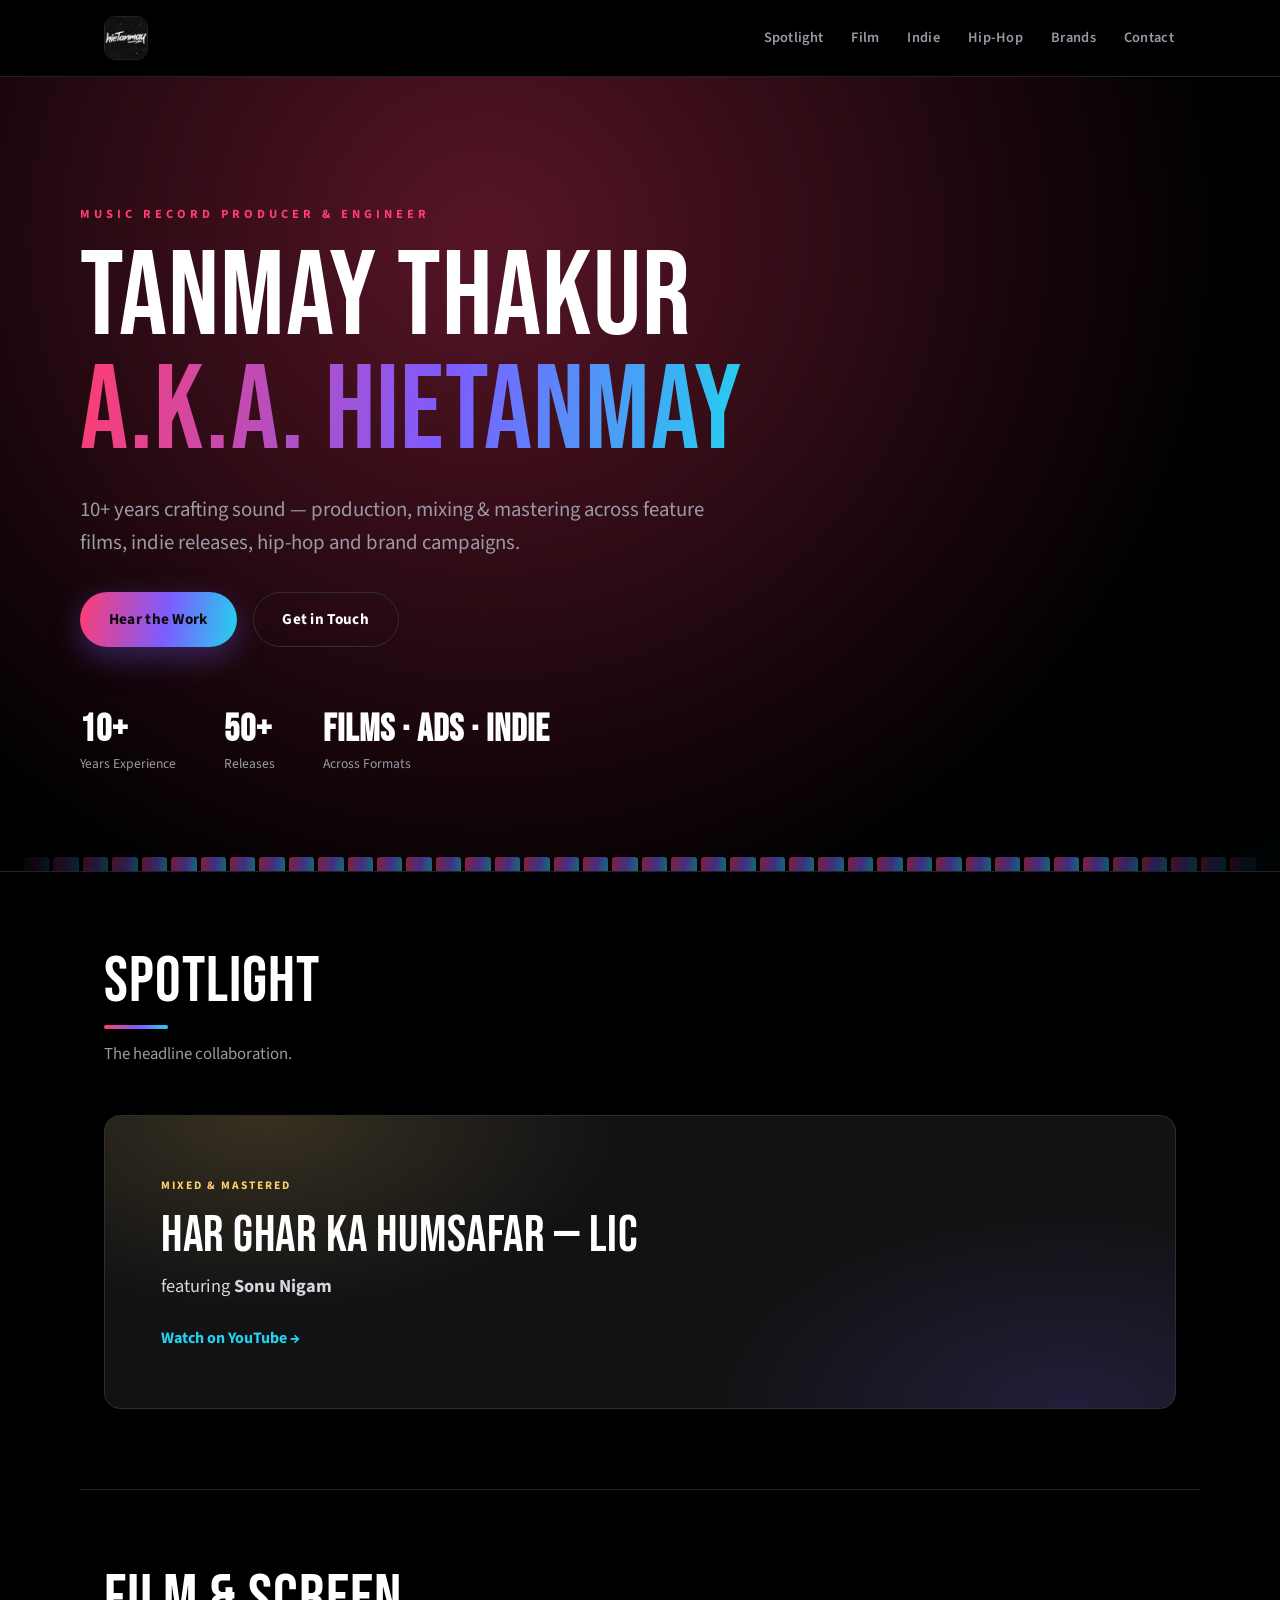
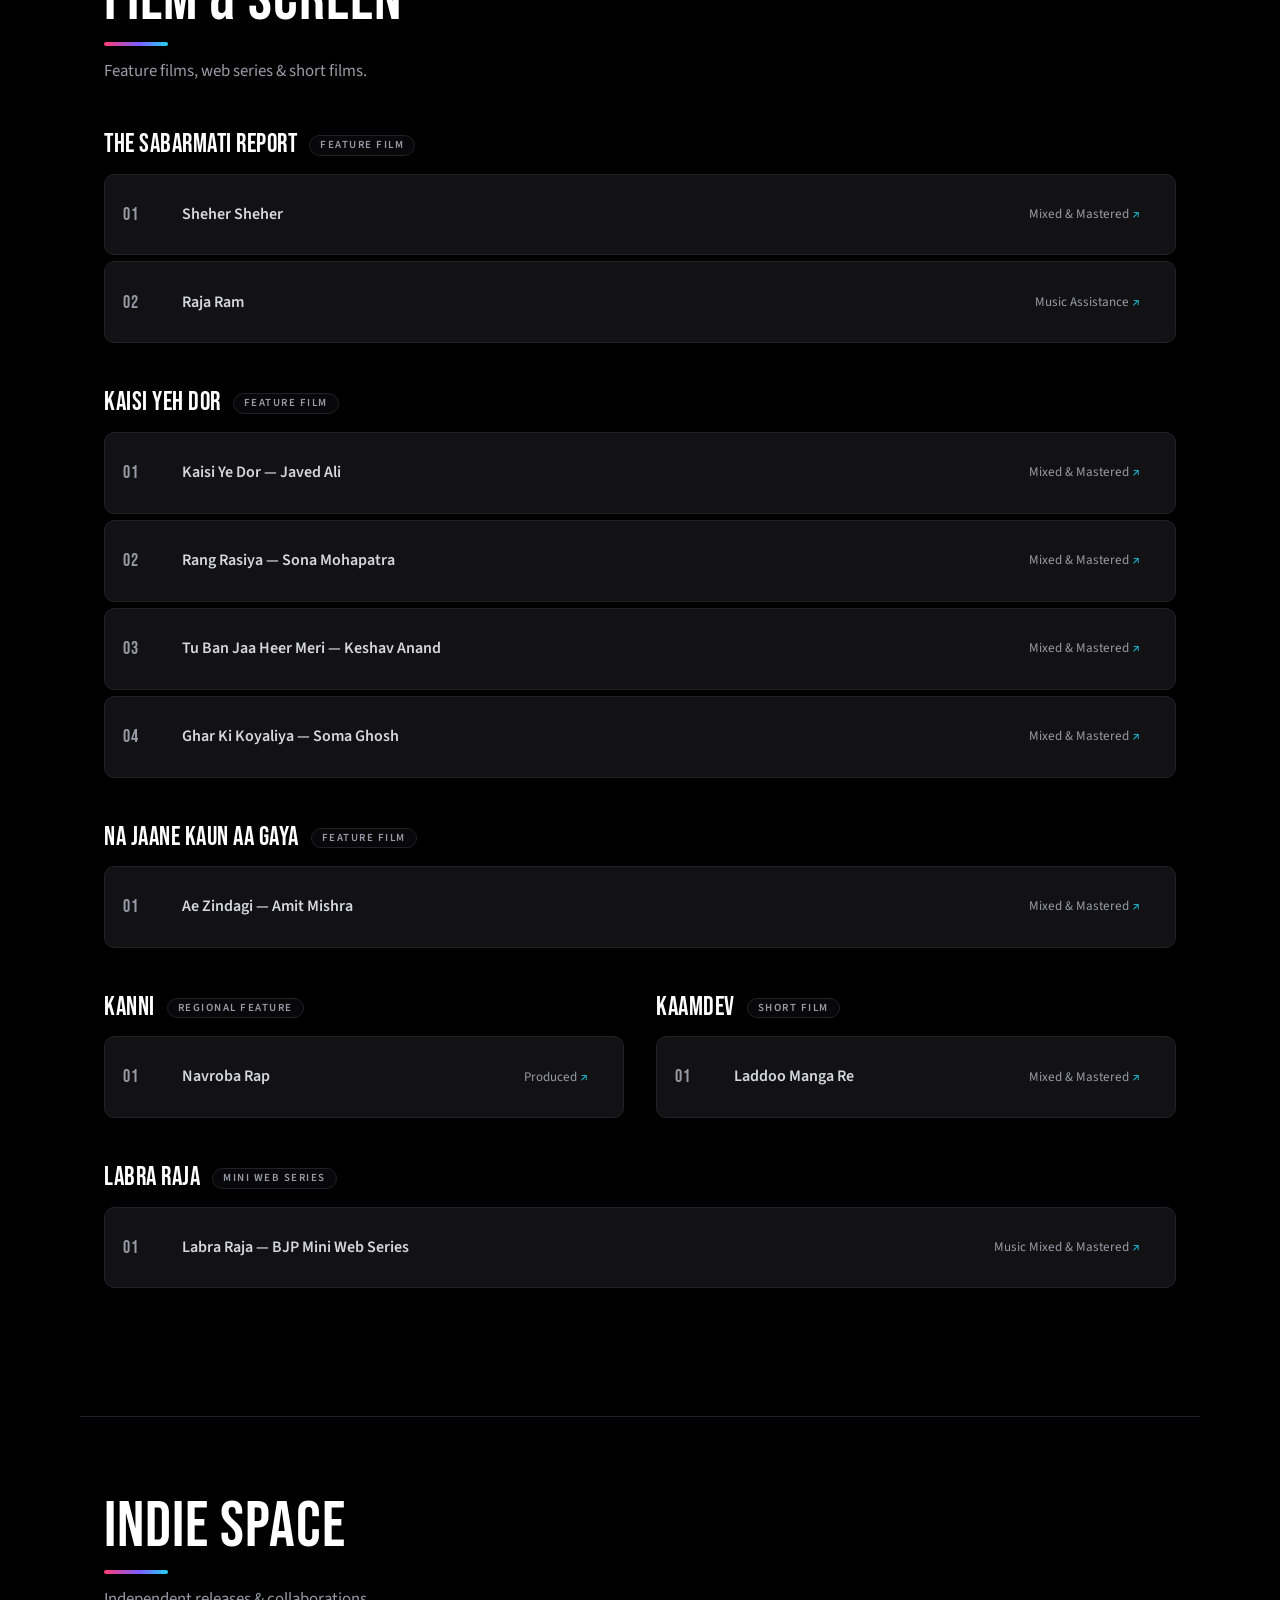
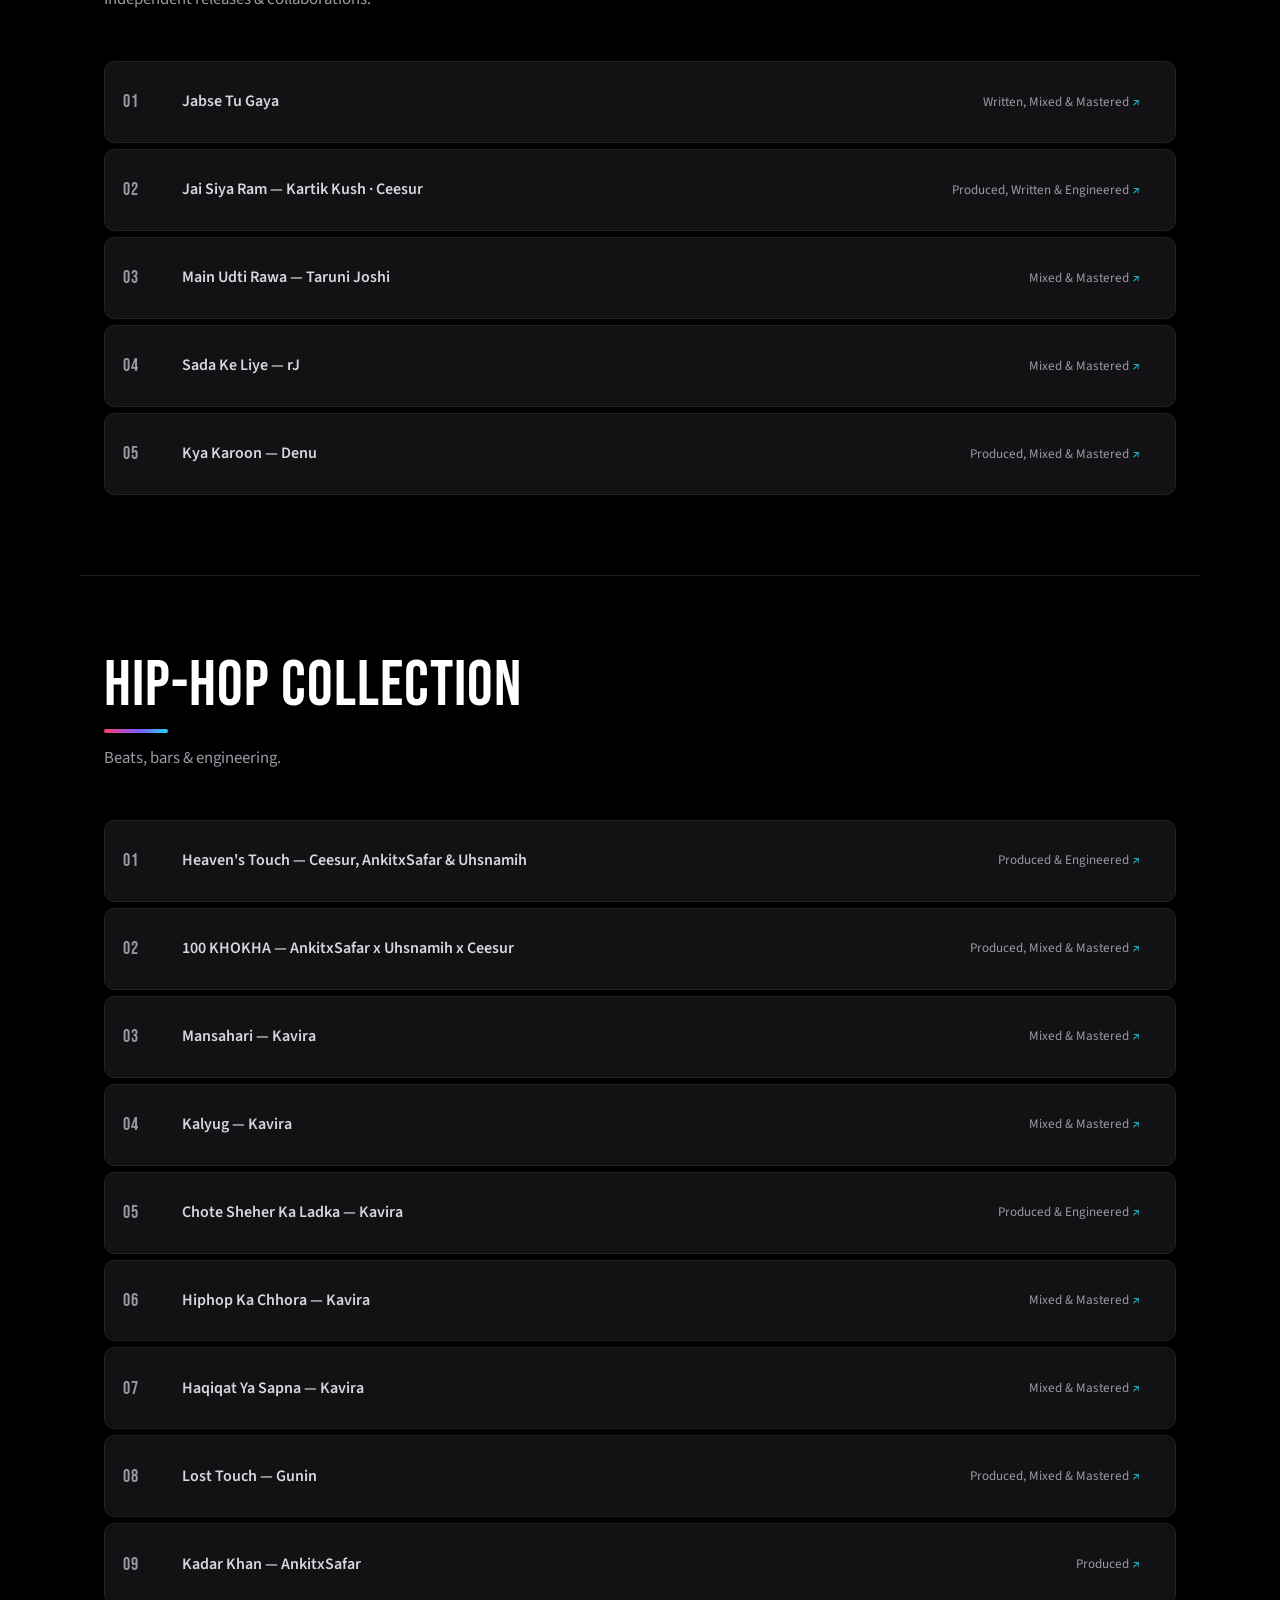
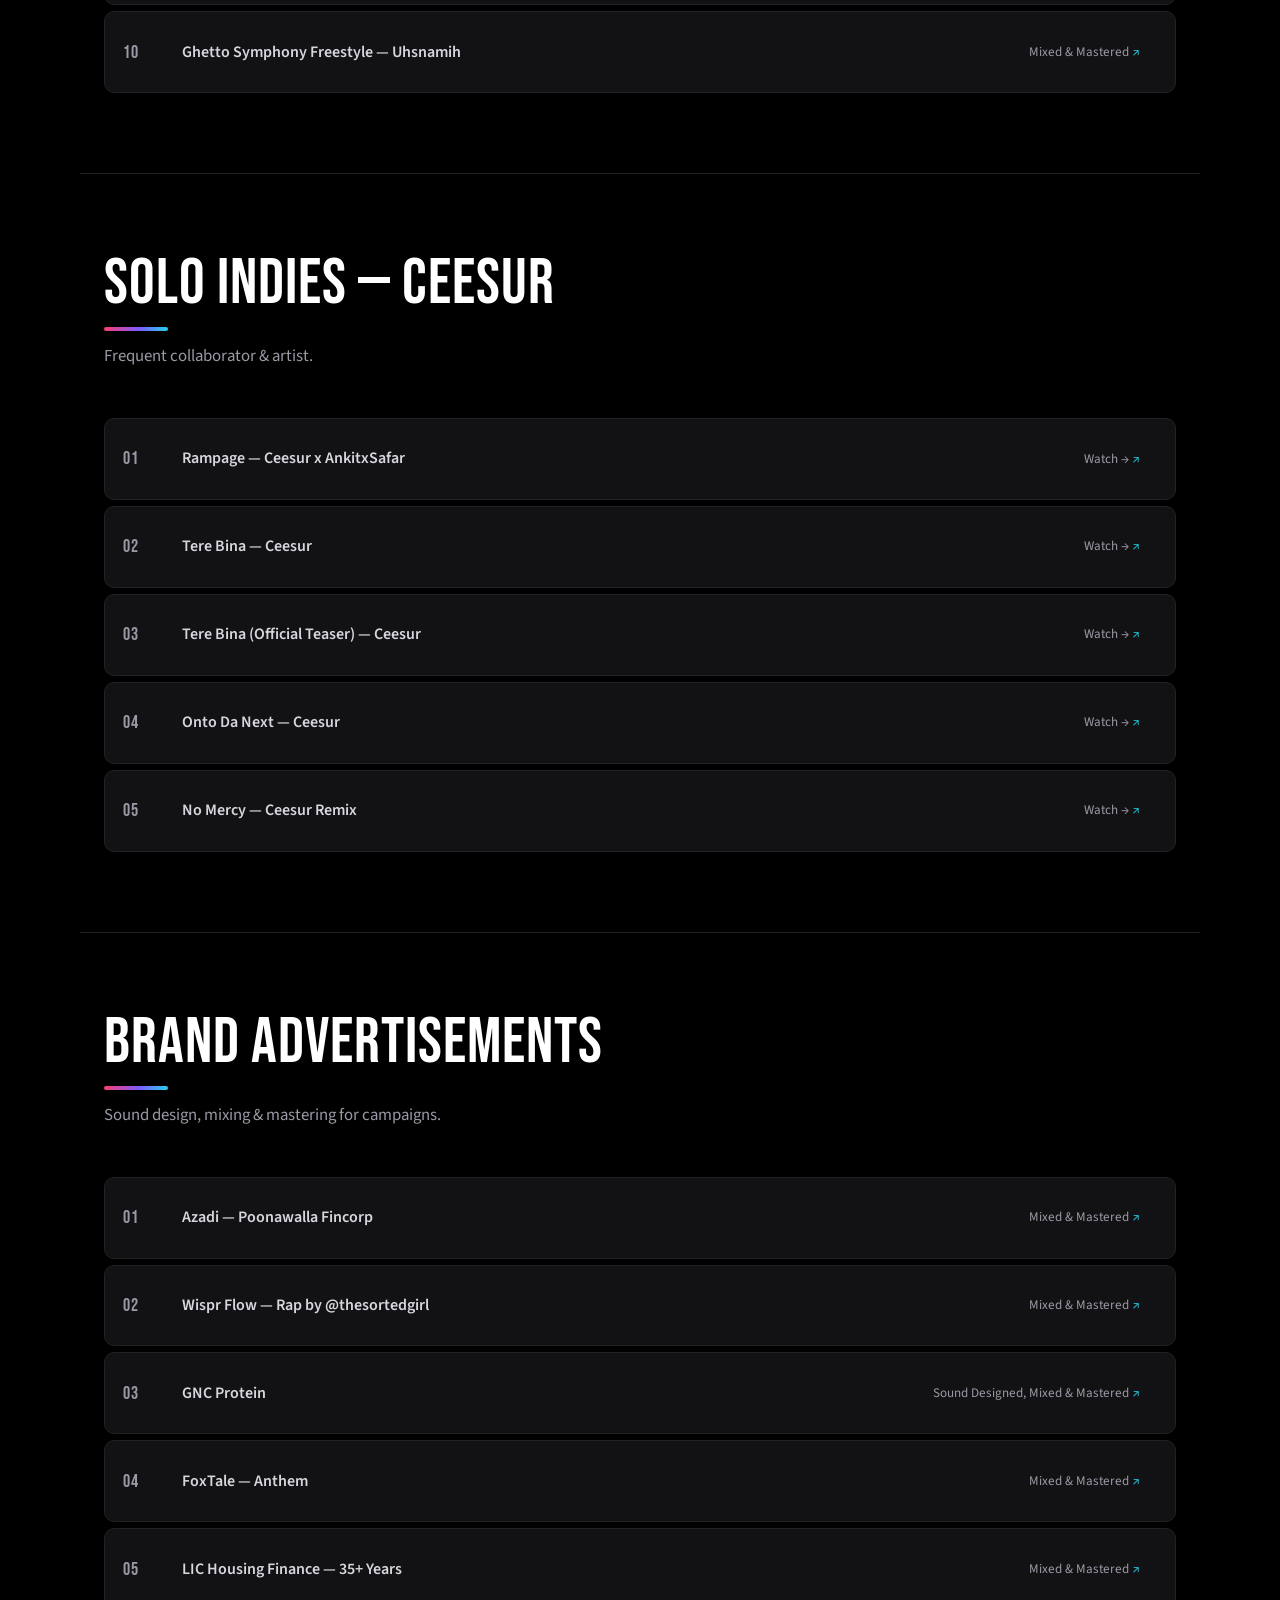
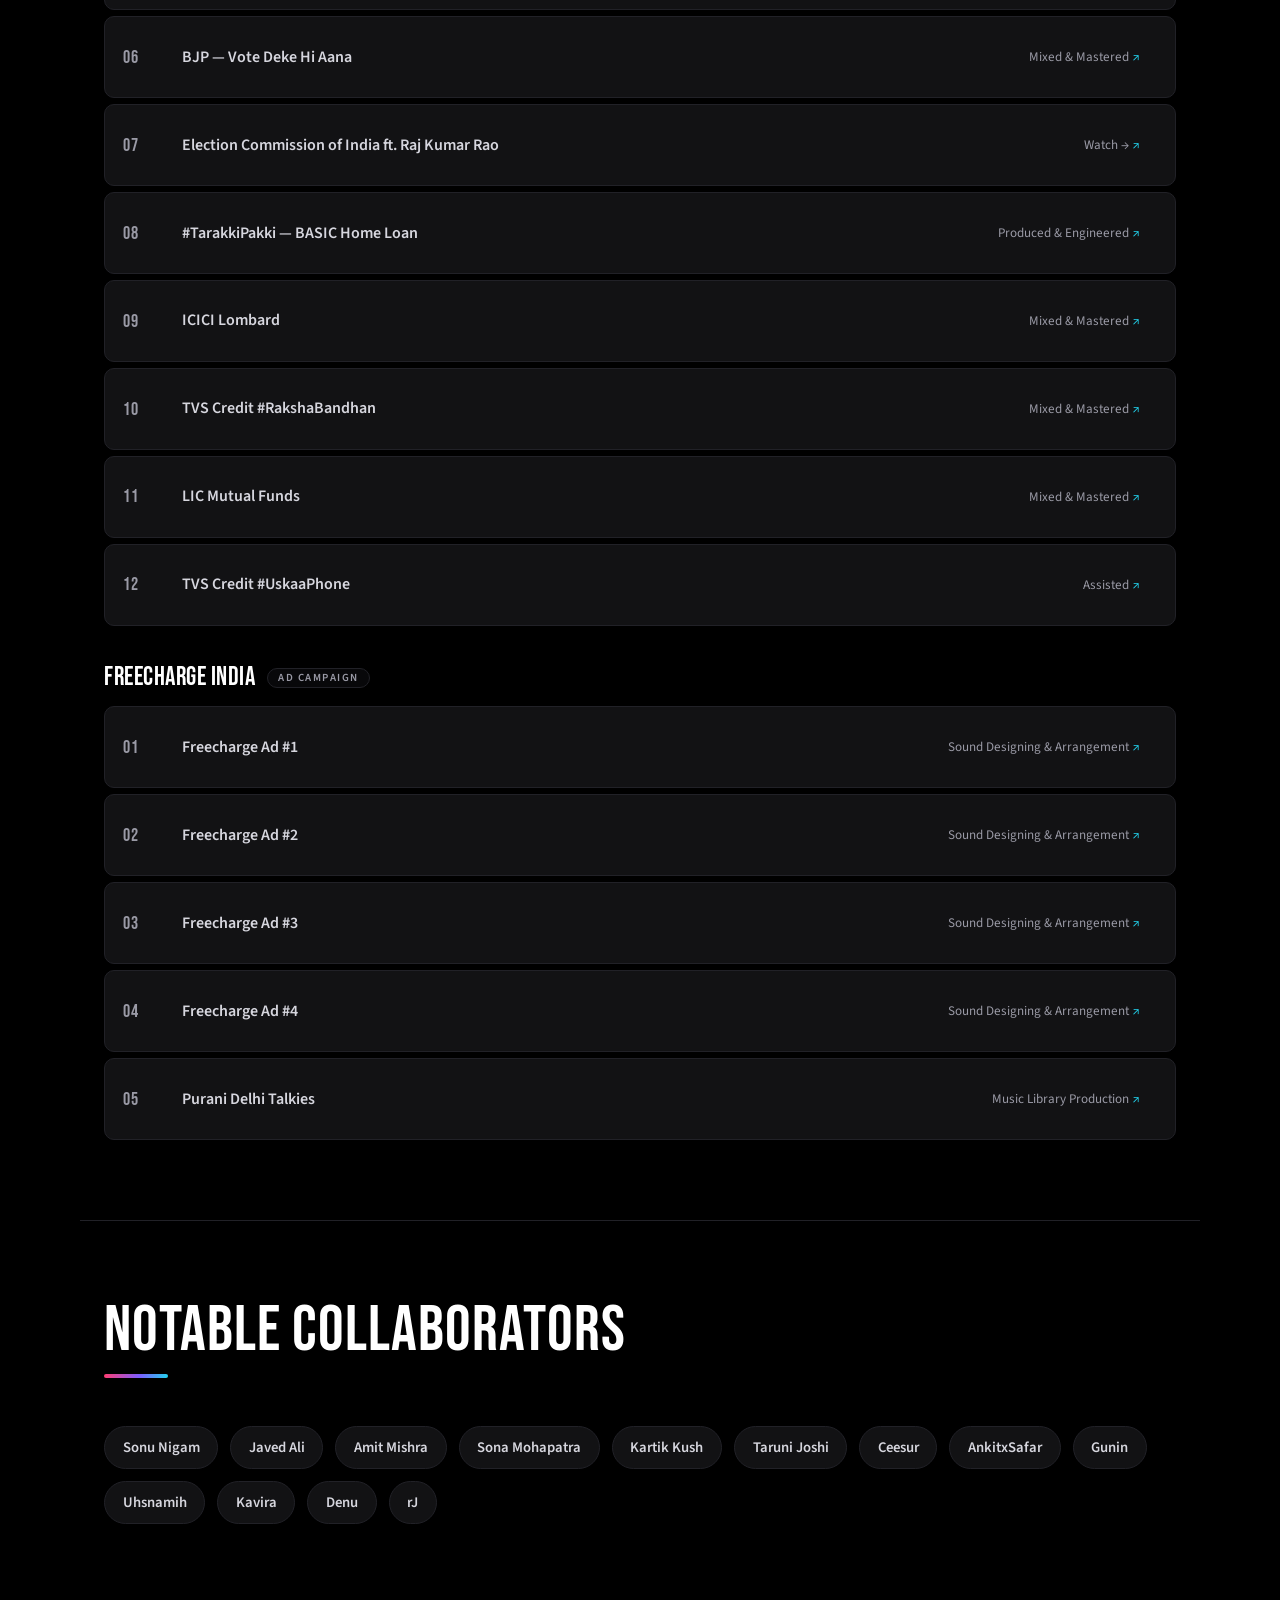
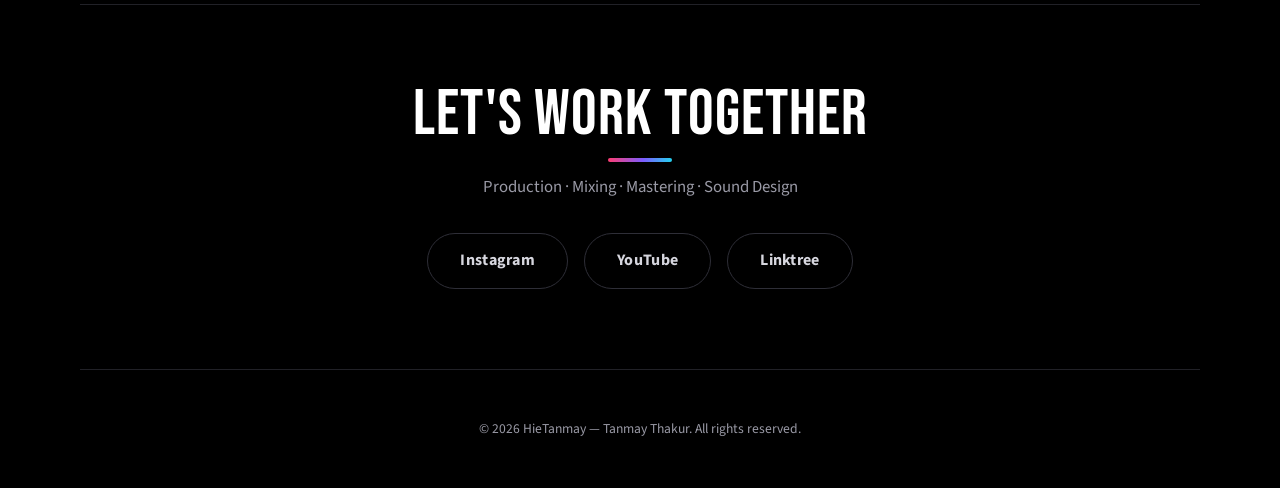
==== index.html @ c46c7f6a "Add HieTanmay logo (from Linktree) as nav logo + favicon Co-Authored-By: Claude Opus 4.8 <noreply@an" ====
<!DOCTYPE html>
<html lang="en">
<head>
<meta charset="UTF-8">
<meta name="viewport" content="width=device-width, initial-scale=1.0">
<title>HieTanmay — Music Record Producer & Engineer</title>
<link rel="icon" type="image/jpeg" href="assets/logo.jpeg">
<meta name="description" content="HieTanmay (Tanmay Thakur) — Music Record Producer, Mixing & Mastering Engineer with 10+ years of experience across films, indie, hip-hop and brand campaigns.">
<link rel="preconnect" href="https://fonts.googleapis.com">
<link rel="preconnect" href="https://fonts.gstatic.com" crossorigin>
<link href="https://fonts.googleapis.com/css2?family=Bebas+Neue&family=Source+Sans+3:wght@400;500;600;700&display=swap" rel="stylesheet">
<link rel="stylesheet" href="styles.css">
</head>
<body>

<!-- ============ NAV ============ -->
<header class="nav" id="top">
  <div class="nav-inner">
    <a href="#top" class="brand" aria-label="HieTanmay home"><img src="assets/logo.jpeg" alt="HieTanmay logo"></a>
    <nav class="nav-links">
      <a href="#spotlight">Spotlight</a>
      <a href="#film">Film</a>
      <a href="#indie">Indie</a>
      <a href="#hiphop">Hip-Hop</a>
      <a href="#brands">Brands</a>
      <a href="#contact">Contact</a>
    </nav>
  </div>
</header>

<!-- ============ HERO ============ -->
<section class="hero">
  <div class="hero-glow"></div>
  <div class="waveform" aria-hidden="true">
    <i style="animation-delay:-.9s"></i><i style="animation-delay:-.2s"></i><i style="animation-delay:-.6s"></i>
    <i style="animation-delay:-.1s"></i><i style="animation-delay:-.7s"></i><i style="animation-delay:-.35s"></i>
    <i style="animation-delay:-.5s"></i><i style="animation-delay:-.15s"></i><i style="animation-delay:-.8s"></i>
    <i style="animation-delay:-.25s"></i><i style="animation-delay:-.65s"></i><i style="animation-delay:-.05s"></i>
    <i style="animation-delay:-.55s"></i><i style="animation-delay:-.3s"></i><i style="animation-delay:-.75s"></i>
    <i style="animation-delay:-.4s"></i><i style="animation-delay:-.85s"></i><i style="animation-delay:-.12s"></i>
    <i style="animation-delay:-.62s"></i><i style="animation-delay:-.22s"></i><i style="animation-delay:-.48s"></i>
    <i style="animation-delay:-.7s"></i><i style="animation-delay:-.18s"></i><i style="animation-delay:-.9s"></i>
    <i style="animation-delay:-.33s"></i><i style="animation-delay:-.58s"></i><i style="animation-delay:-.08s"></i>
    <i style="animation-delay:-.68s"></i><i style="animation-delay:-.28s"></i><i style="animation-delay:-.52s"></i>
    <i style="animation-delay:-.14s"></i><i style="animation-delay:-.78s"></i><i style="animation-delay:-.44s"></i>
    <i style="animation-delay:-.6s"></i><i style="animation-delay:-.2s"></i><i style="animation-delay:-.84s"></i>
    <i style="animation-delay:-.36s"></i><i style="animation-delay:-.72s"></i><i style="animation-delay:-.1s"></i>
    <i style="animation-delay:-.5s"></i><i style="animation-delay:-.26s"></i><i style="animation-delay:-.66s"></i>
  </div>
  <div class="hero-content">
    <p class="eyebrow">Music Record Producer &amp; Engineer</p>
    <h1>Tanmay Thakur<br><span class="accent">a.k.a. HieTanmay</span></h1>
    <p class="lead">10+ years crafting sound — production, mixing &amp; mastering across feature films, indie releases, hip-hop and brand campaigns.</p>
    <div class="hero-cta">
      <a class="btn btn-primary" href="#spotlight">Hear the Work</a>
      <a class="btn btn-ghost" href="#contact">Get in Touch</a>
    </div>
    <div class="hero-stats">
      <div><strong>10+</strong><span>Years Experience</span></div>
      <div><strong>50+</strong><span>Releases</span></div>
      <div><strong>Films · Ads · Indie</strong><span>Across Formats</span></div>
    </div>
  </div>
</section>

<!-- ============ SPOTLIGHT ============ -->
<section class="section" id="spotlight">
  <div class="section-head">
    <h2>Spotlight</h2>
    <p>The headline collaboration.</p>
  </div>
  <a class="spotlight-card" href="https://www.youtube.com/watch?v=28WQ4dsMhh4" target="_blank" rel="noopener">
    <div class="spotlight-text">
      <span class="tag">Mixed &amp; Mastered</span>
      <h3>Har Ghar Ka Humsafar — LIC</h3>
      <p>featuring <strong>Sonu Nigam</strong></p>
      <span class="listen">Watch on YouTube →</span>
    </div>
  </a>
</section>

<!-- ============ FILM & SCREEN ============ -->
<section class="section" id="film">
  <div class="section-head">
    <h2>Film &amp; Screen</h2>
    <p>Feature films, web series &amp; short films.</p>
  </div>

  <div class="group">
    <h3 class="group-title">The Sabarmati Report <span>Feature Film</span></h3>
    <ul class="track-list">
      <li><a href="https://www.youtube.com/watch?v=KBubObHMGU8" target="_blank" rel="noopener"><span class="t-name">Sheher Sheher</span><span class="t-role">Mixed &amp; Mastered</span></a></li>
      <li><a href="https://youtu.be/7DnVIXkqYbg" target="_blank" rel="noopener"><span class="t-name">Raja Ram</span><span class="t-role">Music Assistance</span></a></li>
    </ul>
  </div>

  <div class="group">
    <h3 class="group-title">Kaisi Yeh Dor <span>Feature Film</span></h3>
    <ul class="track-list">
      <li><a href="https://youtu.be/WhIOQU2c2A8" target="_blank" rel="noopener"><span class="t-name">Kaisi Ye Dor — Javed Ali</span><span class="t-role">Mixed &amp; Mastered</span></a></li>
      <li><a href="https://youtu.be/Vo-rQVPGogI" target="_blank" rel="noopener"><span class="t-name">Rang Rasiya — Sona Mohapatra</span><span class="t-role">Mixed &amp; Mastered</span></a></li>
      <li><a href="https://youtu.be/4g4HSRdS-mA" target="_blank" rel="noopener"><span class="t-name">Tu Ban Jaa Heer Meri — Keshav Anand</span><span class="t-role">Mixed &amp; Mastered</span></a></li>
      <li><a href="https://youtu.be/wnR-VU8VIRw" target="_blank" rel="noopener"><span class="t-name">Ghar Ki Koyaliya — Soma Ghosh</span><span class="t-role">Mixed &amp; Mastered</span></a></li>
    </ul>
  </div>

  <div class="group">
    <h3 class="group-title">Na Jaane Kaun Aa Gaya <span>Feature Film</span></h3>
    <ul class="track-list">
      <li><a href="https://youtu.be/AQ9e6ZEaNOk" target="_blank" rel="noopener"><span class="t-name">Ae Zindagi — Amit Mishra</span><span class="t-role">Mixed &amp; Mastered</span></a></li>
    </ul>
  </div>

  <div class="group two-col">
    <div>
      <h3 class="group-title">Kanni <span>Regional Feature</span></h3>
      <ul class="track-list">
        <li><a href="https://youtu.be/ajGck6900o4" target="_blank" rel="noopener"><span class="t-name">Navroba Rap</span><span class="t-role">Produced</span></a></li>
      </ul>
    </div>
    <div>
      <h3 class="group-title">Kaamdev <span>Short Film</span></h3>
      <ul class="track-list">
        <li><a href="https://youtu.be/b9v6oBF8MaY" target="_blank" rel="noopener"><span class="t-name">Laddoo Manga Re</span><span class="t-role">Mixed &amp; Mastered</span></a></li>
      </ul>
    </div>
  </div>

  <div class="group">
    <h3 class="group-title">Labra Raja <span>Mini Web Series</span></h3>
    <ul class="track-list">
      <li><a href="https://youtu.be/9naaES0wUK4" target="_blank" rel="noopener"><span class="t-name">Labra Raja — BJP Mini Web Series</span><span class="t-role">Music Mixed &amp; Mastered</span></a></li>
    </ul>
  </div>
</section>

<!-- ============ INDIE ============ -->
<section class="section" id="indie">
  <div class="section-head">
    <h2>Indie Space</h2>
    <p>Independent releases &amp; collaborations.</p>
  </div>
  <ul class="track-list">
    <li><a href="https://youtu.be/5aG0YL-uLjI" target="_blank" rel="noopener"><span class="t-name">Jabse Tu Gaya</span><span class="t-role">Written, Mixed &amp; Mastered</span></a></li>
    <li><a href="https://youtu.be/6VUktGEpQWU" target="_blank" rel="noopener"><span class="t-name">Jai Siya Ram — Kartik Kush · Ceesur</span><span class="t-role">Produced, Written &amp; Engineered</span></a></li>
    <li><a href="https://youtu.be/uh7iKrB3dpA" target="_blank" rel="noopener"><span class="t-name">Main Udti Rawa — Taruni Joshi</span><span class="t-role">Mixed &amp; Mastered</span></a></li>
    <li><a href="https://youtu.be/3hEZl4NM-uk" target="_blank" rel="noopener"><span class="t-name">Sada Ke Liye — rJ</span><span class="t-role">Mixed &amp; Mastered</span></a></li>
    <li><a href="https://www.youtube.com/watch?v=0CHrp9CIBfk" target="_blank" rel="noopener"><span class="t-name">Kya Karoon — Denu</span><span class="t-role">Produced, Mixed &amp; Mastered</span></a></li>
  </ul>
</section>

<!-- ============ HIP-HOP ============ -->
<section class="section" id="hiphop">
  <div class="section-head">
    <h2>Hip-Hop Collection</h2>
    <p>Beats, bars &amp; engineering.</p>
  </div>
  <ul class="track-list">
    <li><a href="https://www.youtube.com/watch?v=WEizflpI24o" target="_blank" rel="noopener"><span class="t-name">Heaven's Touch — Ceesur, AnkitxSafar &amp; Uhsnamih</span><span class="t-role">Produced &amp; Engineered</span></a></li>
    <li><a href="https://youtu.be/2i54GSx_LKg" target="_blank" rel="noopener"><span class="t-name">100 KHOKHA — AnkitxSafar x Uhsnamih x Ceesur</span><span class="t-role">Produced, Mixed &amp; Mastered</span></a></li>
    <li><a href="https://www.youtube.com/watch?v=sK00ybD5aLk" target="_blank" rel="noopener"><span class="t-name">Mansahari — Kavira</span><span class="t-role">Mixed &amp; Mastered</span></a></li>
    <li><a href="https://youtu.be/P8bXWjnGG08" target="_blank" rel="noopener"><span class="t-name">Kalyug — Kavira</span><span class="t-role">Mixed &amp; Mastered</span></a></li>
    <li><a href="https://youtu.be/6E36OTCtgN0" target="_blank" rel="noopener"><span class="t-name">Chote Sheher Ka Ladka — Kavira</span><span class="t-role">Produced &amp; Engineered</span></a></li>
    <li><a href="https://youtu.be/O5YD7s25F9Q" target="_blank" rel="noopener"><span class="t-name">Hiphop Ka Chhora — Kavira</span><span class="t-role">Mixed &amp; Mastered</span></a></li>
    <li><a href="https://youtu.be/1d1gYlHUFko" target="_blank" rel="noopener"><span class="t-name">Haqiqat Ya Sapna — Kavira</span><span class="t-role">Mixed &amp; Mastered</span></a></li>
    <li><a href="https://youtu.be/47VdOw1UIrs" target="_blank" rel="noopener"><span class="t-name">Lost Touch — Gunin</span><span class="t-role">Produced, Mixed &amp; Mastered</span></a></li>
    <li><a href="https://open.spotify.com/track/3Ndz69t3QJE9ru03mKiEtT" target="_blank" rel="noopener"><span class="t-name">Kadar Khan — AnkitxSafar</span><span class="t-role">Produced</span></a></li>
    <li><a href="https://youtu.be/lDdKvFrygiY" target="_blank" rel="noopener"><span class="t-name">Ghetto Symphony Freestyle — Uhsnamih</span><span class="t-role">Mixed &amp; Mastered</span></a></li>
  </ul>
</section>

<!-- ============ CEESUR ============ -->
<section class="section" id="ceesur">
  <div class="section-head">
    <h2>Solo Indies — Ceesur</h2>
    <p>Frequent collaborator &amp; artist.</p>
  </div>
  <ul class="track-list">
    <li><a href="https://youtu.be/ruZ7LO2Zs80" target="_blank" rel="noopener"><span class="t-name">Rampage — Ceesur x AnkitxSafar</span><span class="t-role">Watch →</span></a></li>
    <li><a href="https://youtu.be/mO9qzL8hhCg" target="_blank" rel="noopener"><span class="t-name">Tere Bina — Ceesur</span><span class="t-role">Watch →</span></a></li>
    <li><a href="https://youtu.be/BxEz0nO3qIs" target="_blank" rel="noopener"><span class="t-name">Tere Bina (Official Teaser) — Ceesur</span><span class="t-role">Watch →</span></a></li>
    <li><a href="https://youtu.be/E_dc5zQ-B-4" target="_blank" rel="noopener"><span class="t-name">Onto Da Next — Ceesur</span><span class="t-role">Watch →</span></a></li>
    <li><a href="https://www.youtube.com/watch?v=Jhg2WNHQ5qU" target="_blank" rel="noopener"><span class="t-name">No Mercy — Ceesur Remix</span><span class="t-role">Watch →</span></a></li>
  </ul>
</section>

<!-- ============ BRANDS ============ -->
<section class="section" id="brands">
  <div class="section-head">
    <h2>Brand Advertisements</h2>
    <p>Sound design, mixing &amp; mastering for campaigns.</p>
  </div>
  <ul class="track-list">
    <li><a href="https://www.instagram.com/reel/Db_KDSuN8kd/" target="_blank" rel="noopener"><span class="t-name">Azadi — Poonawalla Fincorp</span><span class="t-role">Mixed &amp; Mastered</span></a></li>
    <li><a href="https://www.instagram.com/reel/DbpRaiTCwe0/" target="_blank" rel="noopener"><span class="t-name">Wispr Flow — Rap by @thesortedgirl</span><span class="t-role">Mixed &amp; Mastered</span></a></li>
    <li><a href="https://www.instagram.com/reel/DWobAw3DePr/" target="_blank" rel="noopener"><span class="t-name">GNC Protein</span><span class="t-role">Sound Designed, Mixed &amp; Mastered</span></a></li>
    <li><a href="https://www.youtube.com/watch?v=NLTDu9WDmos" target="_blank" rel="noopener"><span class="t-name">FoxTale — Anthem</span><span class="t-role">Mixed &amp; Mastered</span></a></li>
    <li><a href="https://www.youtube.com/watch?v=OR1Y1Y7tIOA" target="_blank" rel="noopener"><span class="t-name">LIC Housing Finance — 35+ Years</span><span class="t-role">Mixed &amp; Mastered</span></a></li>
    <li><a href="https://www.instagram.com/p/C6ohuYyPqn7/" target="_blank" rel="noopener"><span class="t-name">BJP — Vote Deke Hi Aana</span><span class="t-role">Mixed &amp; Mastered</span></a></li>
    <li><a href="https://www.youtube.com/watch?v=yYvDDAagN7s" target="_blank" rel="noopener"><span class="t-name">Election Commission of India ft. Raj Kumar Rao</span><span class="t-role">Watch →</span></a></li>
    <li><a href="https://www.youtube.com/watch?v=gkcVvr-SW3w" target="_blank" rel="noopener"><span class="t-name">#TarakkiPakki — BASIC Home Loan</span><span class="t-role">Produced &amp; Engineered</span></a></li>
    <li><a href="https://www.instagram.com/reel/Cxvbj-NI6zc/" target="_blank" rel="noopener"><span class="t-name">ICICI Lombard</span><span class="t-role">Mixed &amp; Mastered</span></a></li>
    <li><a href="https://www.instagram.com/p/CwiGuTrok8A/" target="_blank" rel="noopener"><span class="t-name">TVS Credit #RakshaBandhan</span><span class="t-role">Mixed &amp; Mastered</span></a></li>
    <li><a href="https://www.youtube.com/watch?v=zYTgA_SrKec" target="_blank" rel="noopener"><span class="t-name">LIC Mutual Funds</span><span class="t-role">Mixed &amp; Mastered</span></a></li>
    <li><a href="https://youtu.be/isP6UEWMmjY" target="_blank" rel="noopener"><span class="t-name">TVS Credit #UskaaPhone</span><span class="t-role">Assisted</span></a></li>
  </ul>

  <h3 class="group-title" style="margin-top:2.5rem">Freecharge India <span>Ad Campaign</span></h3>
  <ul class="track-list">
    <li><a href="https://www.instagram.com/reel/CfwEh07hChK/" target="_blank" rel="noopener"><span class="t-name">Freecharge Ad #1</span><span class="t-role">Sound Designing &amp; Arrangement</span></a></li>
    <li><a href="https://www.instagram.com/p/Cf6VYL2BiJh/" target="_blank" rel="noopener"><span class="t-name">Freecharge Ad #2</span><span class="t-role">Sound Designing &amp; Arrangement</span></a></li>
    <li><a href="https://www.instagram.com/p/CgCEGDdhv_C/" target="_blank" rel="noopener"><span class="t-name">Freecharge Ad #3</span><span class="t-role">Sound Designing &amp; Arrangement</span></a></li>
    <li><a href="https://www.instagram.com/p/CgTiY4FB6pN/" target="_blank" rel="noopener"><span class="t-name">Freecharge Ad #4</span><span class="t-role">Sound Designing &amp; Arrangement</span></a></li>
    <li><a href="https://www.youtube.com/@PDTStories" target="_blank" rel="noopener"><span class="t-name">Purani Delhi Talkies</span><span class="t-role">Music Library Production</span></a></li>
  </ul>
</section>

<!-- ============ COLLABORATORS ============ -->
<section class="section" id="collabs">
  <div class="section-head">
    <h2>Notable Collaborators</h2>
  </div>
  <div class="chips">
    <span>Sonu Nigam</span><span>Javed Ali</span><span>Amit Mishra</span><span>Sona Mohapatra</span>
    <span>Kartik Kush</span><span>Taruni Joshi</span><span>Ceesur</span><span>AnkitxSafar</span>
    <span>Gunin</span><span>Uhsnamih</span><span>Kavira</span><span>Denu</span><span>rJ</span>
  </div>
</section>

<!-- ============ CONTACT ============ -->
<section class="section contact" id="contact">
  <div class="section-head">
    <h2>Let's Work Together</h2>
    <p>Production · Mixing · Mastering · Sound Design</p>
  </div>
  <div class="social-links">
    <a href="https://www.instagram.com/hietanmay" target="_blank" rel="noopener">Instagram</a>
    <a href="https://www.youtube.com/@hietanmay" target="_blank" rel="noopener">YouTube</a>
    <a href="https://linktr.ee/hietanmay" target="_blank" rel="noopener">Linktree</a>
  </div>
</section>

<footer class="footer">
  <p>© <span id="year"></span> HieTanmay — Tanmay Thakur. All rights reserved.</p>
</footer>

<script>
  document.getElementById('year').textContent = new Date().getFullYear();

  // Motion-Driven scroll reveal (respects prefers-reduced-motion)
  (function () {
    var reduce = window.matchMedia('(prefers-reduced-motion: reduce)').matches;
    var targets = document.querySelectorAll('.section-head, .group, .spotlight-card, .chips, .social-links');
    if (reduce || !('IntersectionObserver' in window)) {
      targets.forEach(function (el) { el.classList.add('is-visible'); });
      return;
    }
    targets.forEach(function (el) { el.classList.add('reveal'); });
    var io = new IntersectionObserver(function (entries) {
      entries.forEach(function (e) {
        if (e.isIntersecting) { e.target.classList.add('is-visible'); io.unobserve(e.target); }
      });
    }, { rootMargin: '0px 0px -8% 0px', threshold: 0.08 });
    targets.forEach(function (el) { io.observe(el); });
  })();
</script>
</body>
</html>
---- styles.css ----
/* =====================================================================
   HieTanmay — Design System
   Built with ui-ux-pro-max intelligence:
   • Style:  Dark Mode (OLED) + Motion-Driven + Aurora UI  (music platform)
   • Type:   "Bold Statement" — Bebas Neue (display) + Source Sans 3 (body)
   • Color:  OLED black #000 / #121212 cards + aurora accents + gold
   • A11y:   contrast >=4.5:1, visible focus, 44px targets, reduced-motion
   ===================================================================== */

:root {
  /* Surfaces (Dark Mode OLED) */
  --bg: #000000;
  --surface: #08080a;
  --card: #121214;
  --card-hover: #17171c;
  --border: #212127;
  --border-strong: #2e2e37;

  /* Text — contrast verified on #000/#121214 */
  --text: #ffffff;
  --text-soft: #d6d6de;
  --muted: #9a9aa6;

  /* Aurora accents */
  --accent: #ff3d71;   /* vivid pink   */
  --accent-2: #7c5cff; /* plasma violet*/
  --accent-3: #22d3ee; /* electric cyan*/
  --gold: #ffd166;     /* spotlight    */

  --grad: linear-gradient(100deg, var(--accent), var(--accent-2) 55%, var(--accent-3));

  /* Spacing scale (standard 16-64) */
  --sp-2: 8px;  --sp-3: 12px; --sp-4: 16px; --sp-6: 24px;
  --sp-8: 32px; --sp-12: 48px; --sp-16: 64px; --sp-20: 80px;

  --radius: 16px;
  --radius-sm: 10px;
  --max: 1120px;

  --ease: cubic-bezier(0.22, 1, 0.36, 1);
  --dur: 340ms;
}

* { margin: 0; padding: 0; box-sizing: border-box; }

html { scroll-behavior: smooth; scroll-padding-top: 84px; }

body {
  font-family: 'Source Sans 3', system-ui, -apple-system, sans-serif;
  background: var(--bg);
  color: var(--text-soft);
  line-height: 1.6;
  -webkit-font-smoothing: antialiased;
  overflow-x: hidden;
}

a { color: inherit; text-decoration: none; }

/* Display font for headings + brand */
.brand, h1, h2, .group-title, .spotlight-text h3 {
  font-family: 'Bebas Neue', 'Source Sans 3', sans-serif;
  font-weight: 400;
  letter-spacing: 0.5px;
  line-height: 0.95;
  text-transform: uppercase;
  color: var(--text);
}

/* Accessible focus ring (never removed) */
a:focus-visible, button:focus-visible {
  outline: 2px solid var(--accent-3);
  outline-offset: 3px;
  border-radius: 4px;
}

/* ---------- NAV ---------- */
.nav {
  position: sticky; top: 0; z-index: 100;
  background: rgba(0, 0, 0, 0.72);
  backdrop-filter: blur(14px);
  -webkit-backdrop-filter: blur(14px);
  border-bottom: 1px solid var(--border);
}
.nav-inner {
  max-width: var(--max); margin: 0 auto;
  padding: var(--sp-4) var(--sp-6);
  display: flex; align-items: center; justify-content: space-between;
}
.brand { display: flex; align-items: center; }
.brand img {
  height: 44px; width: 44px; display: block;
  border-radius: 11px; object-fit: cover;
  border: 1px solid var(--border);
  transition: transform 0.2s var(--ease), border-color 0.2s;
}
.brand:hover img { transform: scale(1.05); border-color: var(--accent-2); }
.nav-links { display: flex; gap: var(--sp-6); flex-wrap: wrap; }
.nav-links a {
  color: var(--muted); font-size: 0.9rem; font-weight: 600;
  letter-spacing: 0.3px; transition: color 0.2s;
  padding: 6px 2px; min-height: 44px; display: flex; align-items: center;
}
.nav-links a:hover { color: var(--text); }

/* ---------- HERO (Aurora + Waveform) ---------- */
.hero {
  position: relative; overflow: hidden;
  padding: clamp(4rem, 12vw, 8rem) var(--sp-6) clamp(3rem, 8vw, 6rem);
  border-bottom: 1px solid var(--border);
  isolation: isolate;
}
/* Aurora flowing gradient — best-for: music platforms */
.hero-glow {
  position: absolute; inset: -40% -10% auto -10%;
  height: 150%;
  background:
    radial-gradient(40% 50% at 20% 20%, rgba(255,61,113,0.35), transparent 60%),
    radial-gradient(40% 50% at 80% 30%, rgba(124,92,255,0.35), transparent 60%),
    radial-gradient(45% 55% at 55% 75%, rgba(34,211,238,0.28), transparent 60%);
  filter: blur(30px);
  background-size: 200% 200%;
  animation: aurora 14s ease-in-out infinite;
  z-index: -1; pointer-events: none;
}
@keyframes aurora {
  0%,100% { background-position: 0% 0%, 100% 0%, 50% 100%; }
  50%     { background-position: 40% 20%, 60% 30%, 50% 70%; }
}

/* Animated equalizer / waveform strip */
.waveform {
  position: absolute; left: 0; right: 0; bottom: 0;
  height: 90px; display: flex; align-items: flex-end; gap: 4px;
  padding: 0 var(--sp-6); opacity: 0.5; z-index: -1;
  mask-image: linear-gradient(90deg, transparent, #000 15%, #000 85%, transparent);
}
.waveform i {
  flex: 1; min-width: 3px; height: 14px; border-radius: 3px 3px 0 0;
  background: var(--grad);
  transform-origin: bottom;
  animation: eq 1.1s ease-in-out infinite;
}
@keyframes eq {
  0%,100% { transform: scaleY(0.25); }
  50%     { transform: scaleY(1); }
}

.hero-content { position: relative; max-width: var(--max); margin: 0 auto; }
.eyebrow {
  text-transform: uppercase; letter-spacing: 4px;
  font-size: 0.78rem; color: var(--accent);
  font-weight: 700; margin-bottom: var(--sp-4);
}
.hero h1 {
  font-size: clamp(3.2rem, 12vw, 7.5rem);
  letter-spacing: 1px;
}
.hero h1 .accent {
  background: var(--grad);
  -webkit-background-clip: text; background-clip: text;
  -webkit-text-fill-color: transparent;
}
.lead {
  margin: var(--sp-6) 0 var(--sp-8);
  font-size: clamp(1.05rem, 2.4vw, 1.3rem);
  color: var(--muted); max-width: 640px;
}
.hero-cta { display: flex; gap: var(--sp-4); flex-wrap: wrap; }
.btn {
  padding: 0.9rem 1.8rem; border-radius: 999px;
  font-weight: 700; font-size: 0.95rem; letter-spacing: 0.3px;
  min-height: 44px; display: inline-flex; align-items: center;
  transition: transform 0.18s var(--ease), box-shadow 0.25s, background 0.25s;
}
.btn-primary {
  background: var(--grad); color: #0a0a0a;
  box-shadow: 0 10px 30px rgba(124,92,255,0.35);
}
.btn-primary:hover { transform: translateY(-2px); box-shadow: 0 14px 40px rgba(255,61,113,0.4); }
.btn-ghost { border: 1px solid var(--border-strong); color: var(--text); }
.btn-ghost:hover { background: var(--card-hover); border-color: var(--accent-3); }

.hero-stats {
  display: flex; gap: var(--sp-12); margin-top: clamp(2.5rem, 6vw, 4rem);
  flex-wrap: wrap;
}
.hero-stats div { display: flex; flex-direction: column; }
.hero-stats strong {
  font-family: 'Bebas Neue', sans-serif; font-size: 2.4rem;
  color: var(--text); letter-spacing: 1px; line-height: 1;
}
.hero-stats span { font-size: 0.85rem; color: var(--muted); margin-top: 4px; }

/* ---------- SECTIONS ---------- */
.section {
  max-width: var(--max); margin: 0 auto;
  padding: var(--sp-20) var(--sp-6);
  border-bottom: 1px solid var(--border);
}
.section-head { margin-bottom: var(--sp-12); }
.section-head h2 {
  font-size: clamp(2.4rem, 6vw, 4rem); letter-spacing: 1px;
  display: inline-block;
}
.section-head h2::after {
  content: ""; display: block; width: 64px; height: 4px;
  margin-top: var(--sp-3); border-radius: 4px; background: var(--grad);
}
.section-head p { color: var(--muted); margin-top: var(--sp-3); font-size: 1.05rem; }

/* ---------- SPOTLIGHT ---------- */
.spotlight-card {
  display: block; position: relative; overflow: hidden;
  background: var(--card);
  border: 1px solid var(--border-strong);
  border-radius: var(--radius);
  padding: clamp(2rem, 5vw, 3.5rem);
  transition: transform var(--dur) var(--ease), border-color var(--dur);
}
.spotlight-card::before {
  content: ""; position: absolute; inset: 0;
  background: radial-gradient(60% 120% at 15% 0%, rgba(255,209,102,0.16), transparent 55%),
              radial-gradient(60% 120% at 90% 100%, rgba(124,92,255,0.16), transparent 55%);
  pointer-events: none;
}
.spotlight-card:hover { transform: translateY(-4px); border-color: var(--gold); }
.spotlight-text { position: relative; }
.spotlight-text .tag {
  display: inline-block; font-size: 0.72rem; text-transform: uppercase;
  letter-spacing: 2px; color: var(--gold); font-weight: 700;
  margin-bottom: var(--sp-4);
}
.spotlight-text h3 { font-size: clamp(2rem, 5vw, 3.2rem); letter-spacing: 0.5px; }
.spotlight-text p { color: var(--text-soft); margin-top: var(--sp-3); font-size: 1.15rem; }
.spotlight-text .listen {
  display: inline-flex; align-items: center; gap: 8px;
  margin-top: var(--sp-6); font-weight: 700; color: var(--accent-3);
}

/* ---------- GROUPS & TRACK LISTS (music tracklist styling) ---------- */
.group { margin-bottom: var(--sp-12); }
.group.two-col { display: grid; grid-template-columns: 1fr 1fr; gap: var(--sp-8); }
.group-title {
  font-size: 1.6rem; margin-bottom: var(--sp-4);
  display: flex; align-items: center; gap: var(--sp-3); flex-wrap: wrap;
}
.group-title span {
  font-family: 'Source Sans 3', sans-serif; font-size: 0.68rem;
  text-transform: uppercase; letter-spacing: 1.5px; color: var(--muted);
  background: var(--surface); border: 1px solid var(--border);
  padding: 4px 10px; border-radius: 999px; font-weight: 600;
}

.track-list { list-style: none; display: flex; flex-direction: column; gap: 6px; counter-reset: track; }
.track-list li {
  counter-increment: track;
  background: var(--card); border: 1px solid var(--border);
  border-radius: var(--radius-sm); overflow: hidden;
  transition: background 0.2s var(--ease), border-color 0.2s, transform 0.2s var(--ease);
}
.track-list li:hover { background: var(--card-hover); border-color: var(--border-strong); transform: translateX(4px); }
.track-list li, .track-list li a {
  display: flex; align-items: center; gap: var(--sp-4);
  padding: 0.85rem 1.1rem; min-height: 44px;
}
.track-list li a { width: 100%; }
.track-list li::before {
  content: counter(track, decimal-leading-zero);
  font-family: 'Bebas Neue', sans-serif; font-size: 1.15rem;
  color: var(--muted); min-width: 26px; letter-spacing: 1px;
  transition: color 0.2s;
}
.track-list li:hover::before { color: var(--accent); }
.t-name { font-weight: 600; color: var(--text-soft); flex: 1; transition: color 0.2s; }
.track-list li a:hover .t-name { color: var(--text); }
.t-role {
  color: var(--muted); font-size: 0.82rem; text-align: right;
  white-space: nowrap; flex-shrink: 0;
}
/* external-link cue */
.track-list li a .t-role::after { content: " ↗"; color: var(--accent-3); }

/* ---------- CHIPS ---------- */
.chips { display: flex; flex-wrap: wrap; gap: var(--sp-3); }
.chips span {
  background: var(--card); border: 1px solid var(--border);
  padding: 0.55rem 1.1rem; border-radius: 999px;
  font-size: 0.92rem; font-weight: 600; color: var(--text-soft);
  transition: border-color 0.2s, color 0.2s;
}
.chips span:hover { border-color: var(--accent-2); color: var(--text); }

/* ---------- CONTACT ---------- */
.contact { text-align: center; }
.contact .section-head { margin-bottom: var(--sp-8); }
.contact .section-head h2 { display: inline-block; }
.contact .section-head h2::after { margin-left: auto; margin-right: auto; }
.social-links { display: flex; justify-content: center; gap: var(--sp-4); flex-wrap: wrap; }
.social-links a {
  padding: 0.9rem 2rem; border-radius: 999px; border: 1px solid var(--border-strong);
  font-weight: 700; letter-spacing: 0.3px; min-height: 44px;
  display: inline-flex; align-items: center;
  transition: background 0.25s, border-color 0.25s, transform 0.18s var(--ease), color 0.25s;
}
.social-links a:hover {
  background: var(--grad); border-color: transparent; color: #0a0a0a;
  transform: translateY(-2px);
}

/* ---------- FOOTER ---------- */
.footer {
  text-align: center; padding: var(--sp-12) var(--sp-6);
  color: var(--muted); font-size: 0.85rem;
}

/* ---------- SCROLL REVEAL (Motion-Driven) ---------- */
.reveal { opacity: 0; transform: translateY(24px); transition: opacity var(--dur) var(--ease), transform var(--dur) var(--ease); }
.reveal.is-visible { opacity: 1; transform: none; }

/* ---------- RESPONSIVE ---------- */
@media (max-width: 640px) {
  .nav-links { display: none; }
  .group.two-col { grid-template-columns: 1fr; }
  .track-list li, .track-list li a { flex-wrap: wrap; }
  .t-role { text-align: left; width: 100%; padding-left: 42px; }
  .hero-stats { gap: var(--sp-8); }
}

/* ---------- REDUCED MOTION (accessibility) ---------- */
@media (prefers-reduced-motion: reduce) {
  *, *::before, *::after { animation-duration: 0.001ms !important; animation-iteration-count: 1 !important; transition-duration: 0.001ms !important; scroll-behavior: auto !important; }
  .reveal { opacity: 1; transform: none; }
  .waveform i { transform: scaleY(0.5); }
}
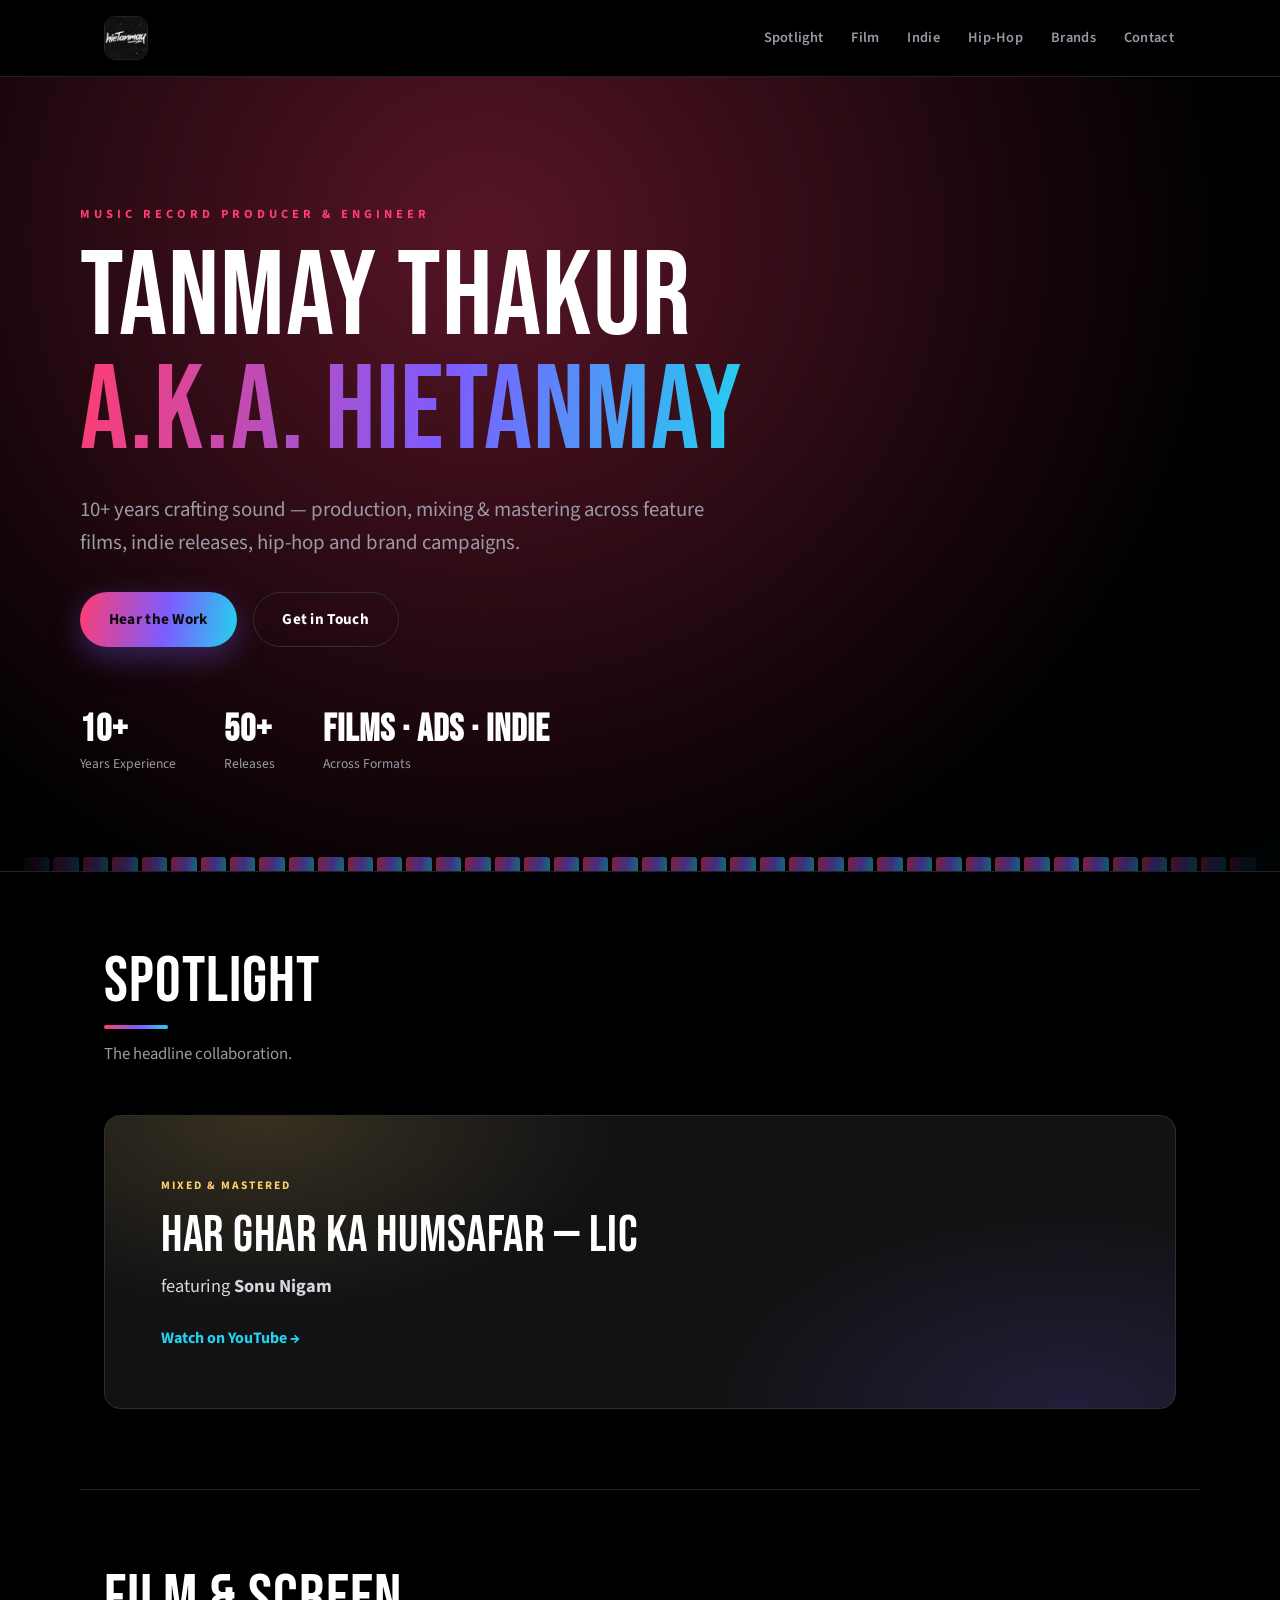
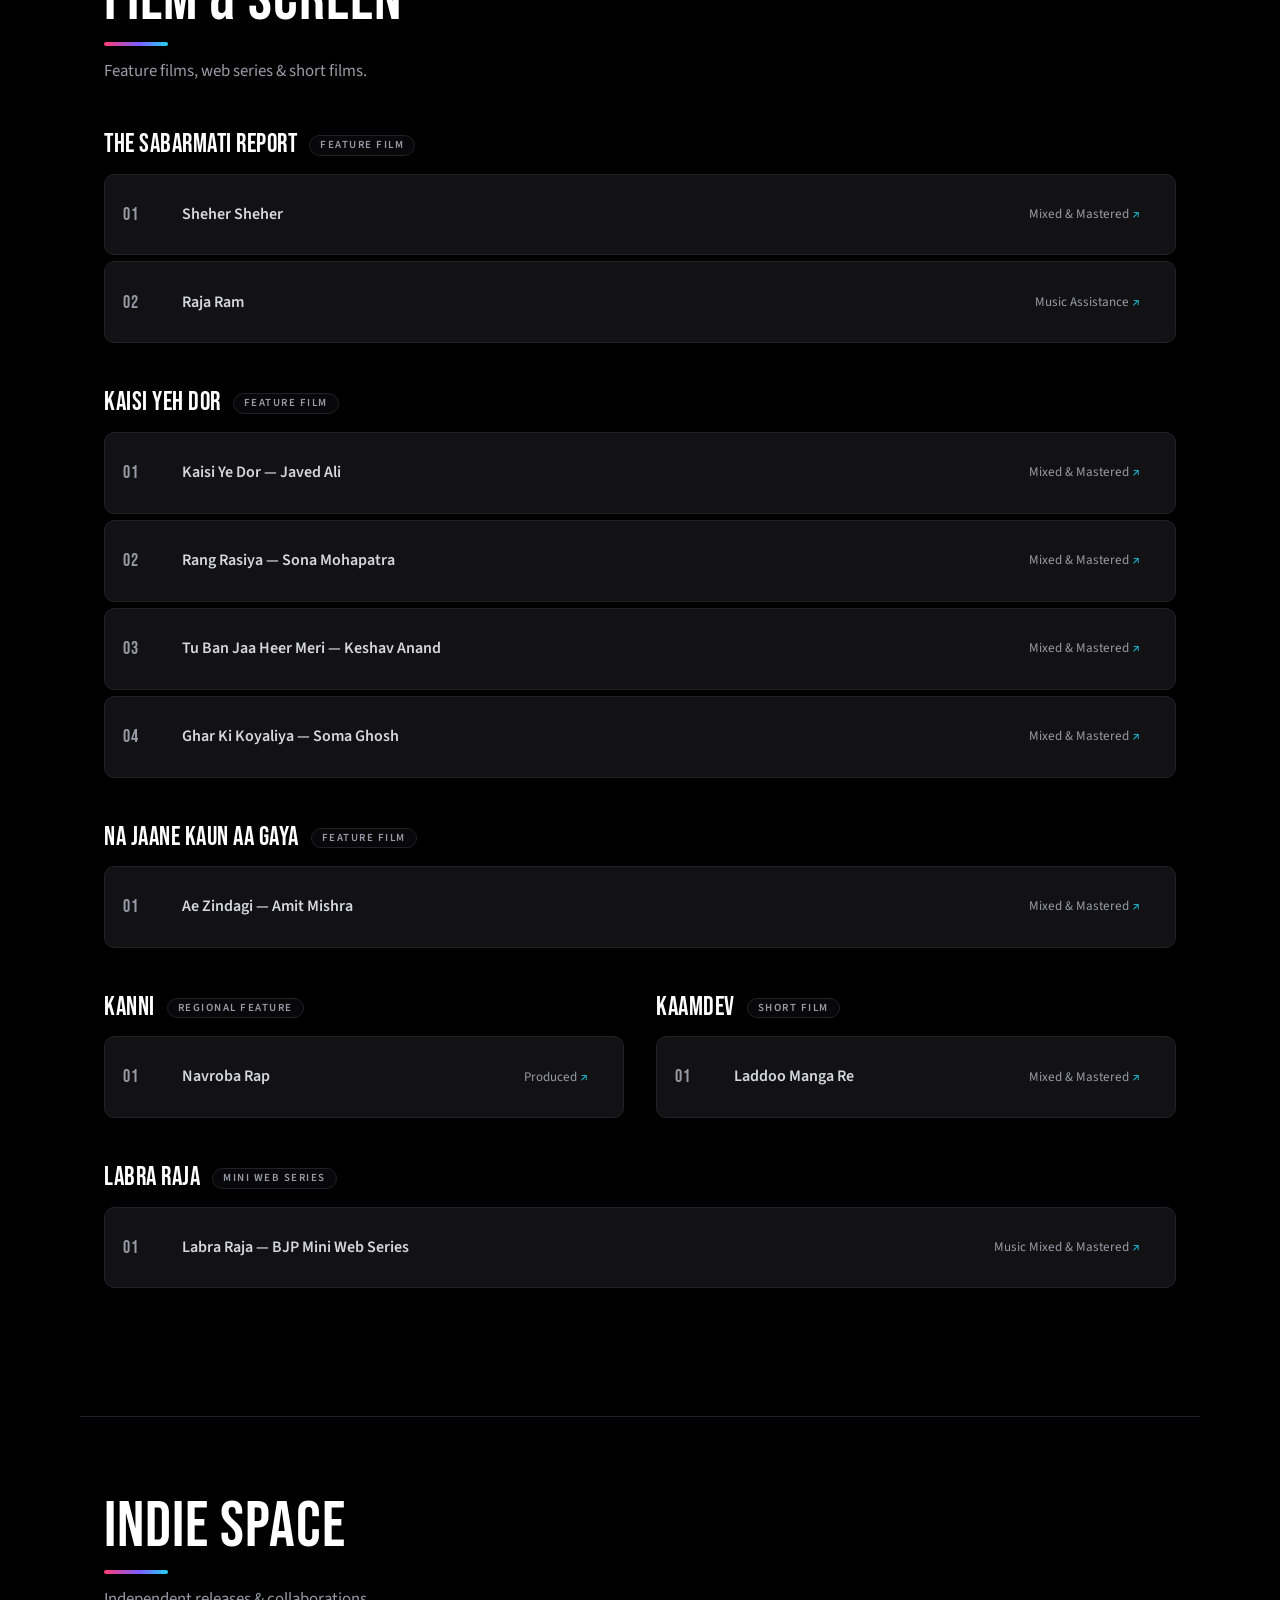
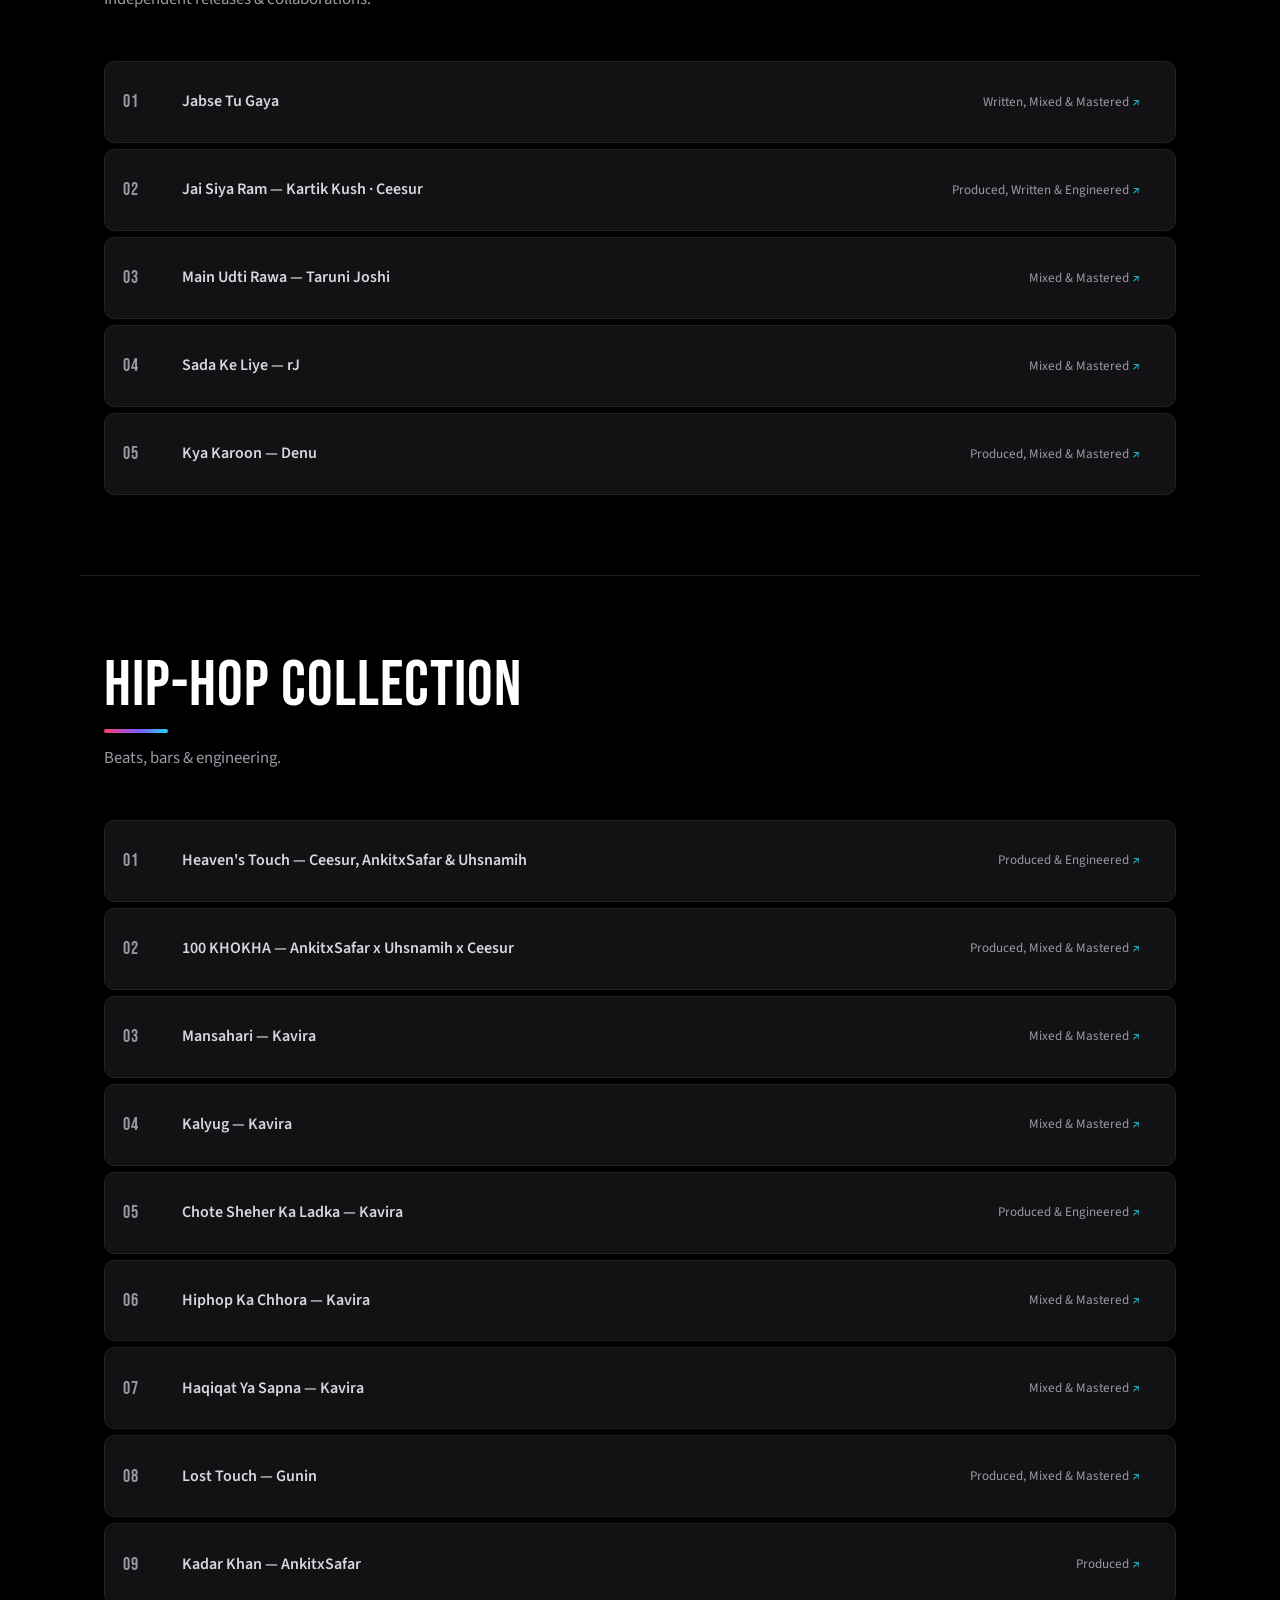
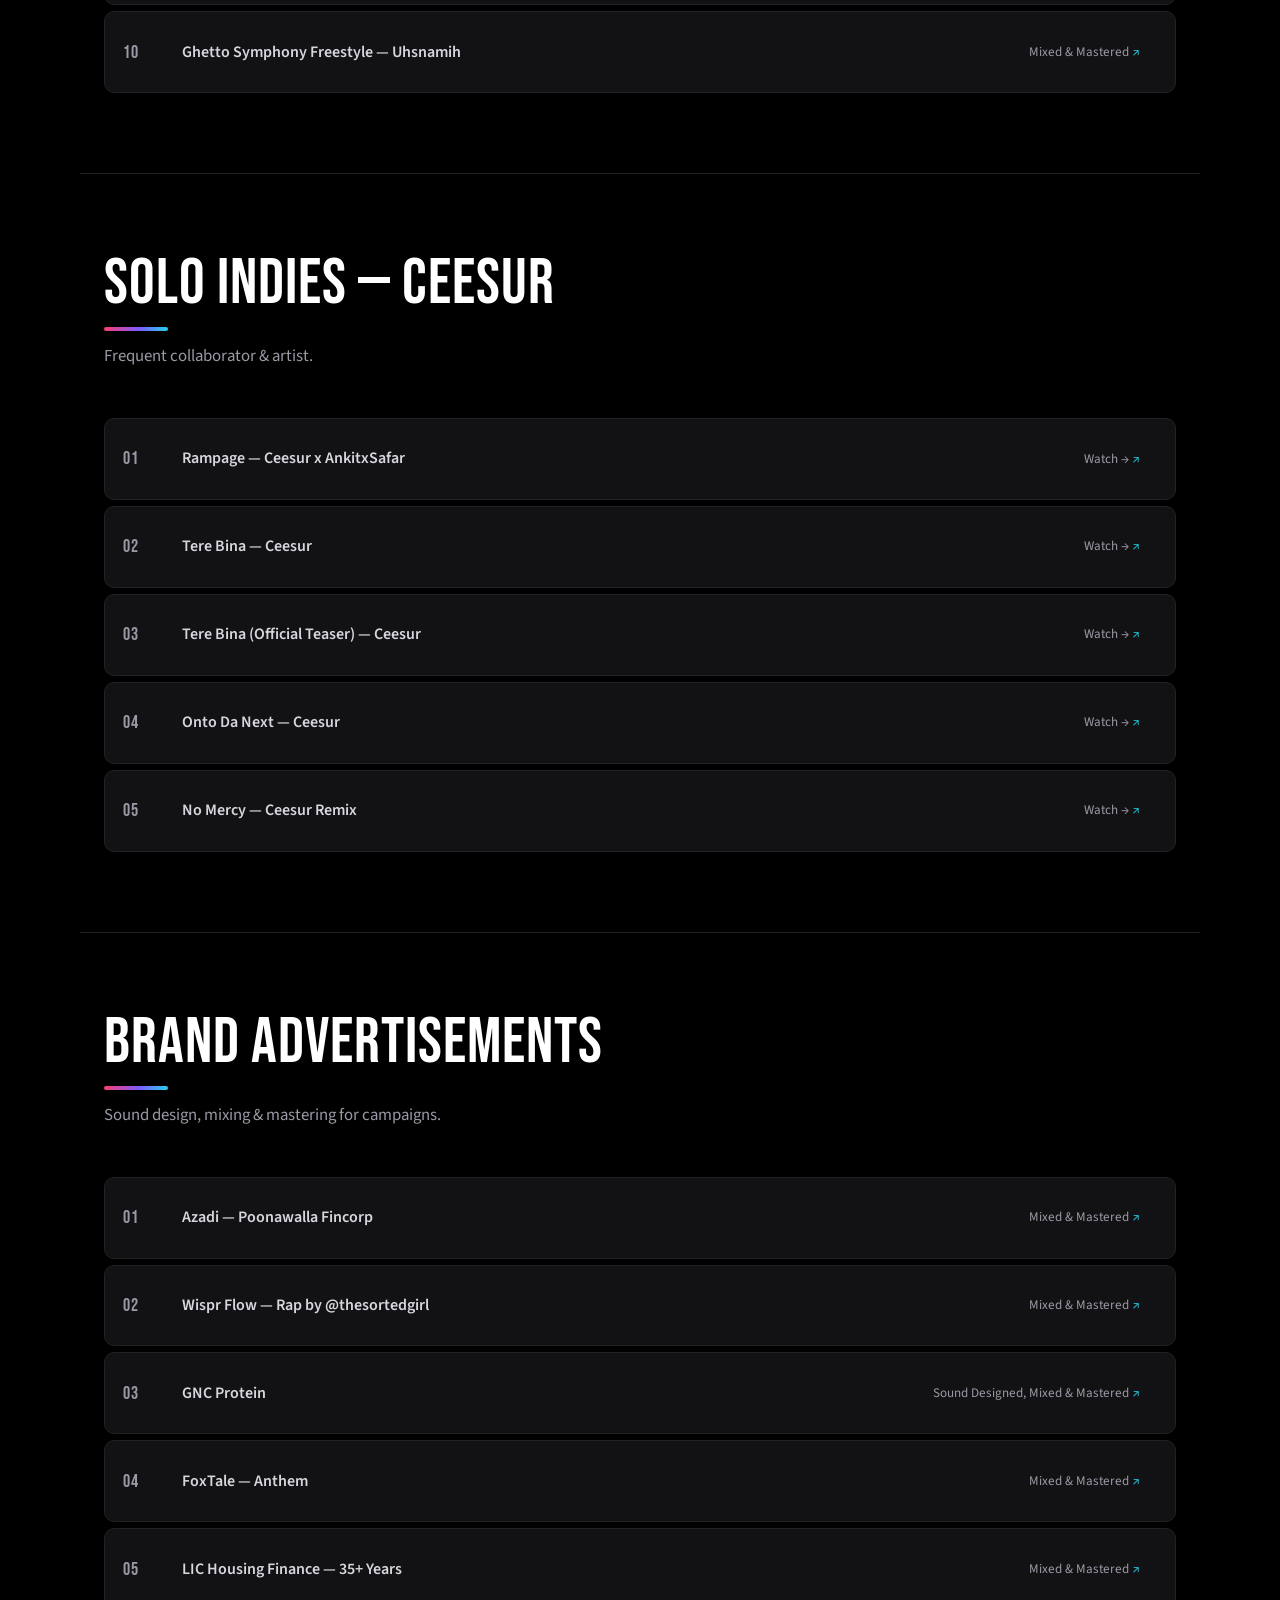
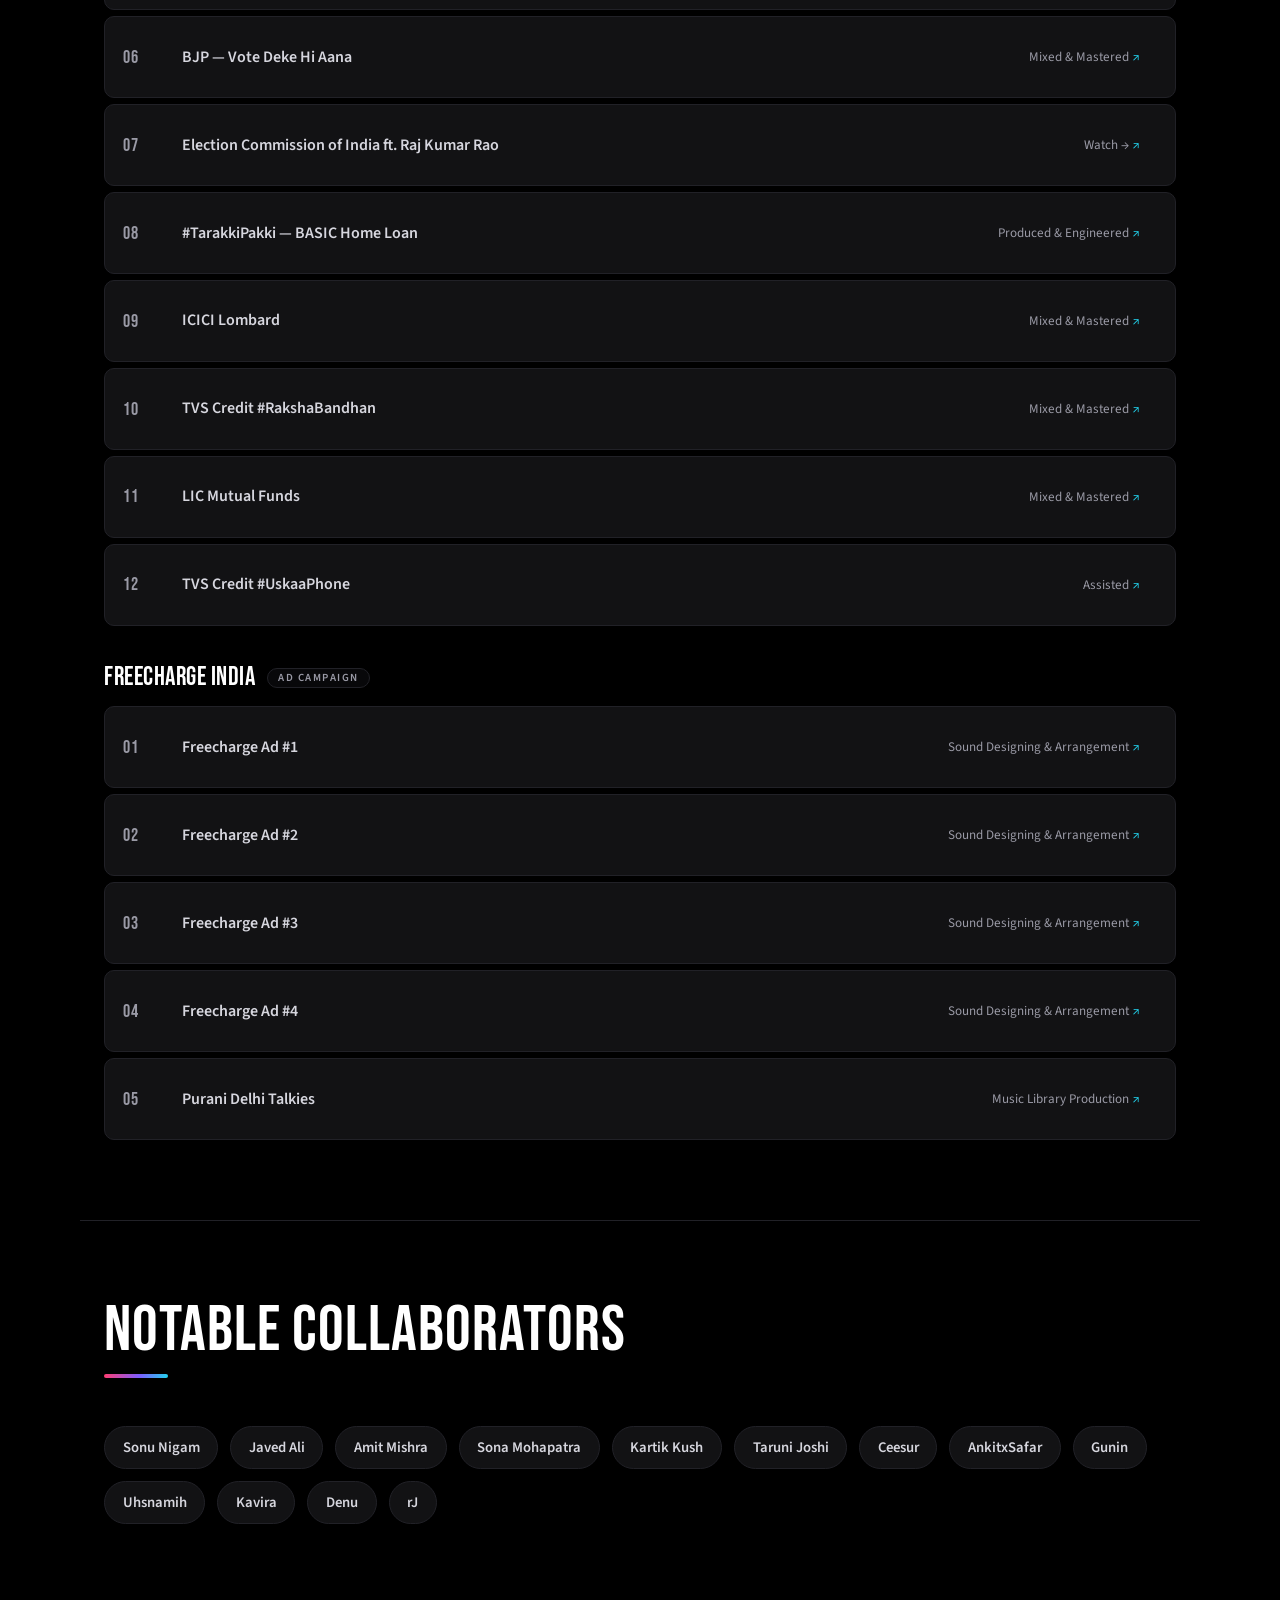
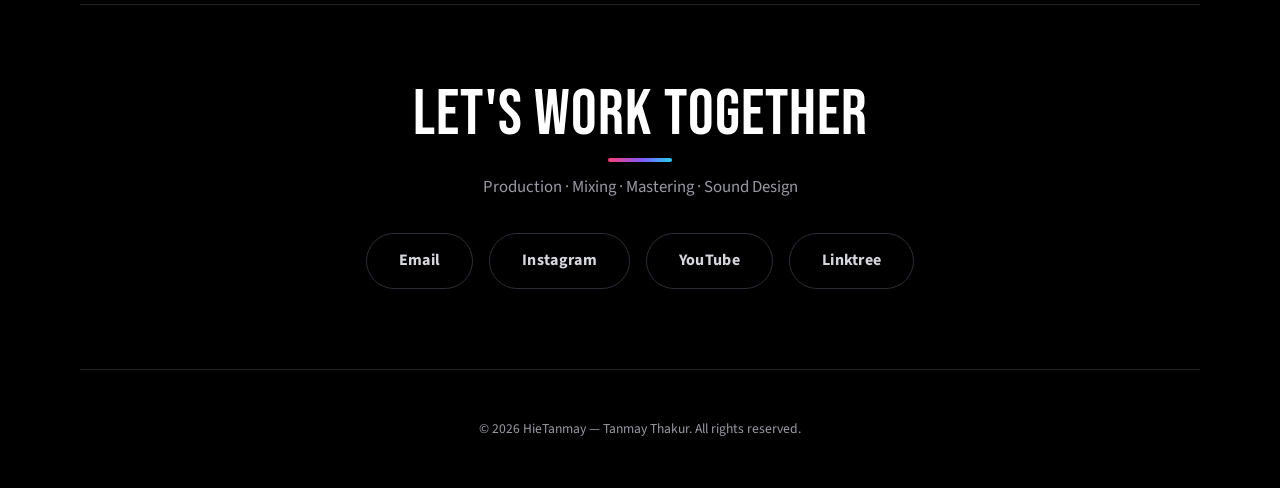
==== commit 3b43e04a: "Add email contact option Co-Authored-By: Claude Opus 4.8 <noreply@anthropic.com>" ====
--- a/index.html
+++ b/index.html
@@ -234,6 +234,7 @@
     <p>Production · Mixing · Mastering · Sound Design</p>
   </div>
   <div class="social-links">
+    <a href="mailto:tanmaythakur01@gmail.com">Email</a>
     <a href="https://www.instagram.com/hietanmay" target="_blank" rel="noopener">Instagram</a>
     <a href="https://www.youtube.com/@hietanmay" target="_blank" rel="noopener">YouTube</a>
     <a href="https://linktr.ee/hietanmay" target="_blank" rel="noopener">Linktree</a>
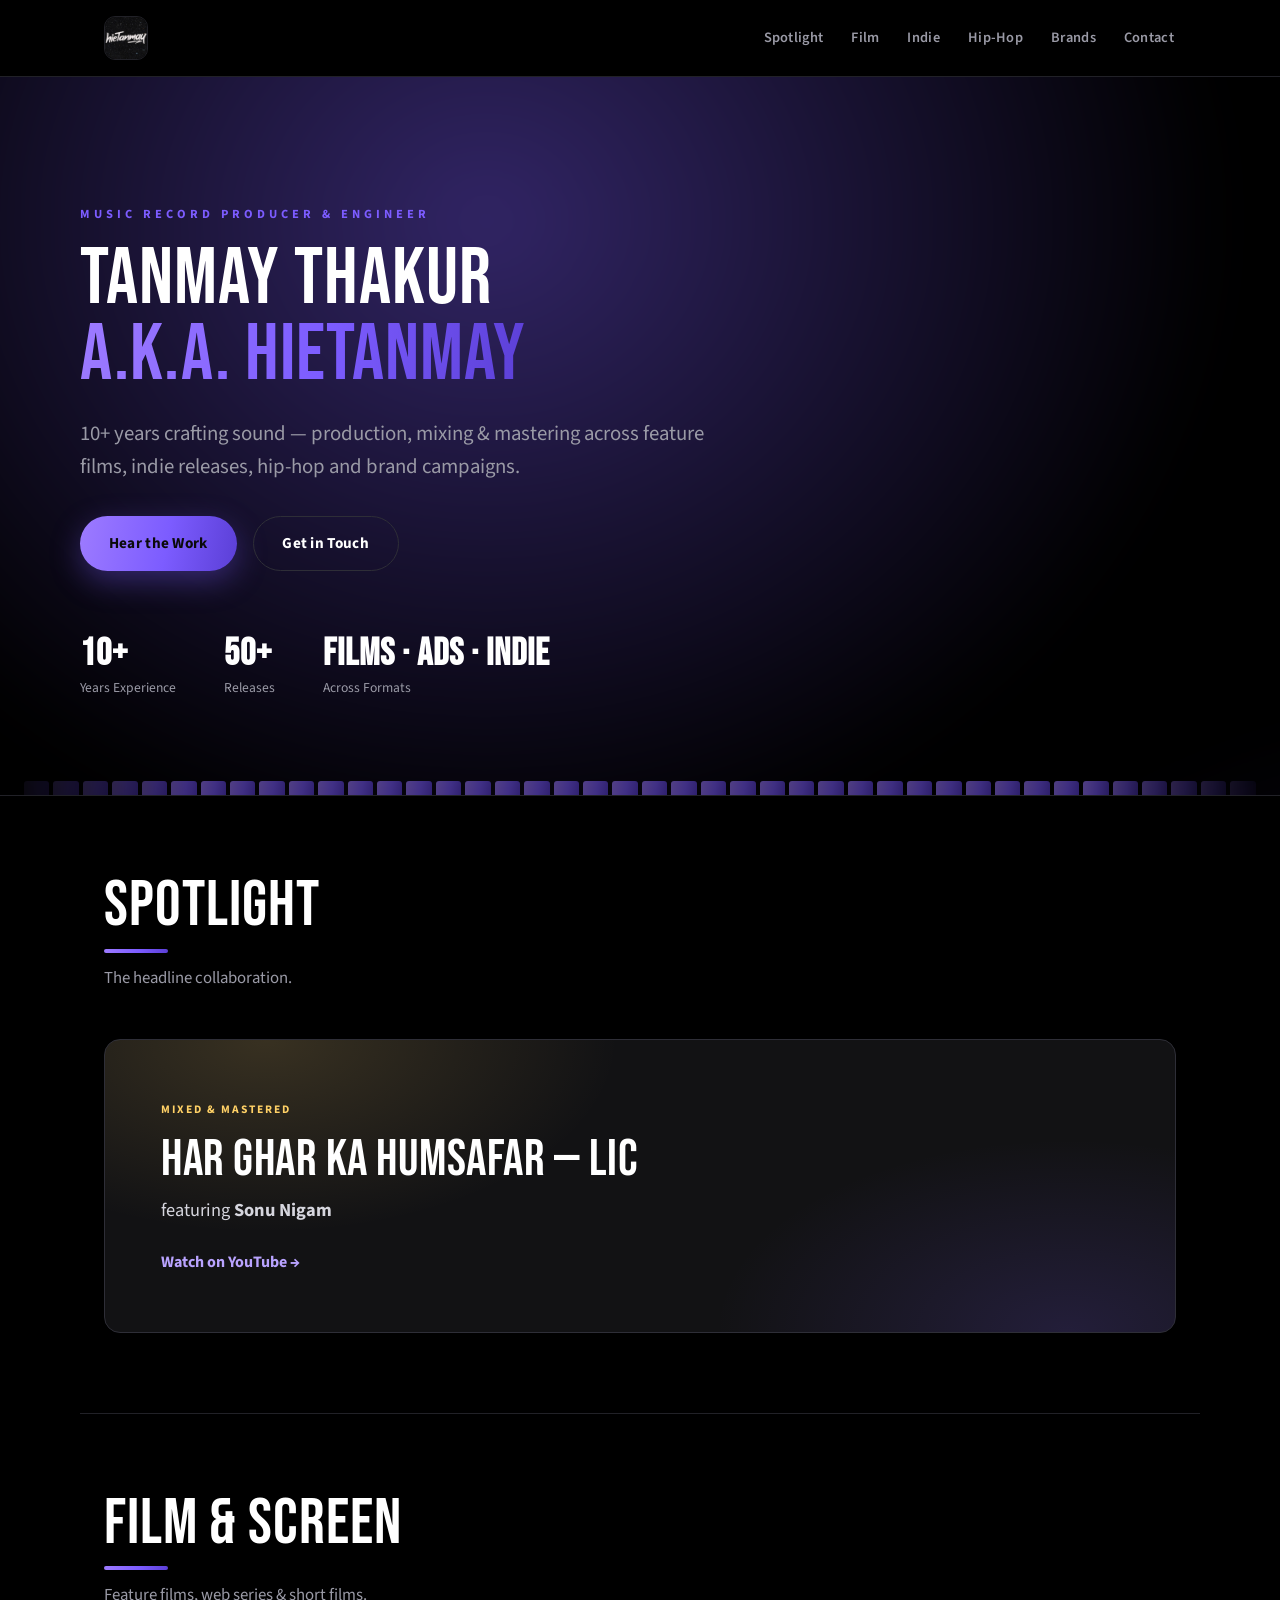
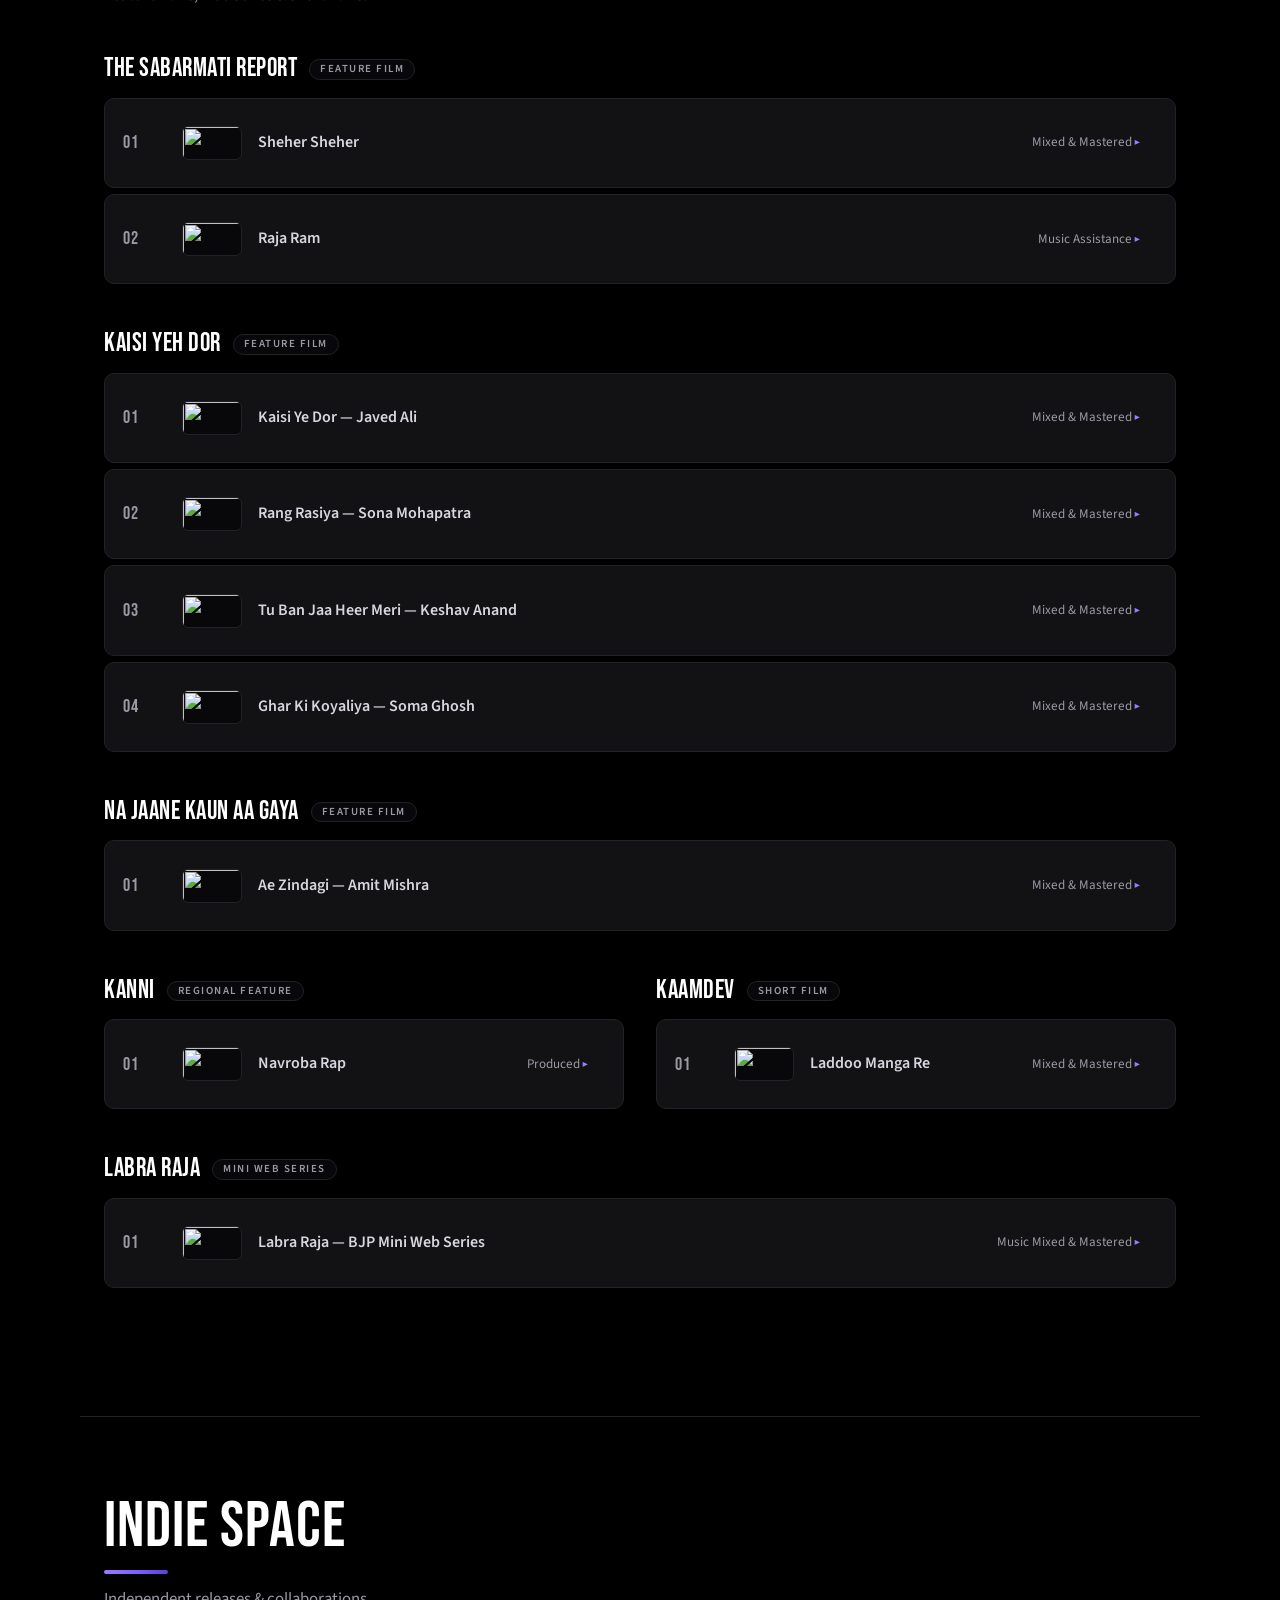
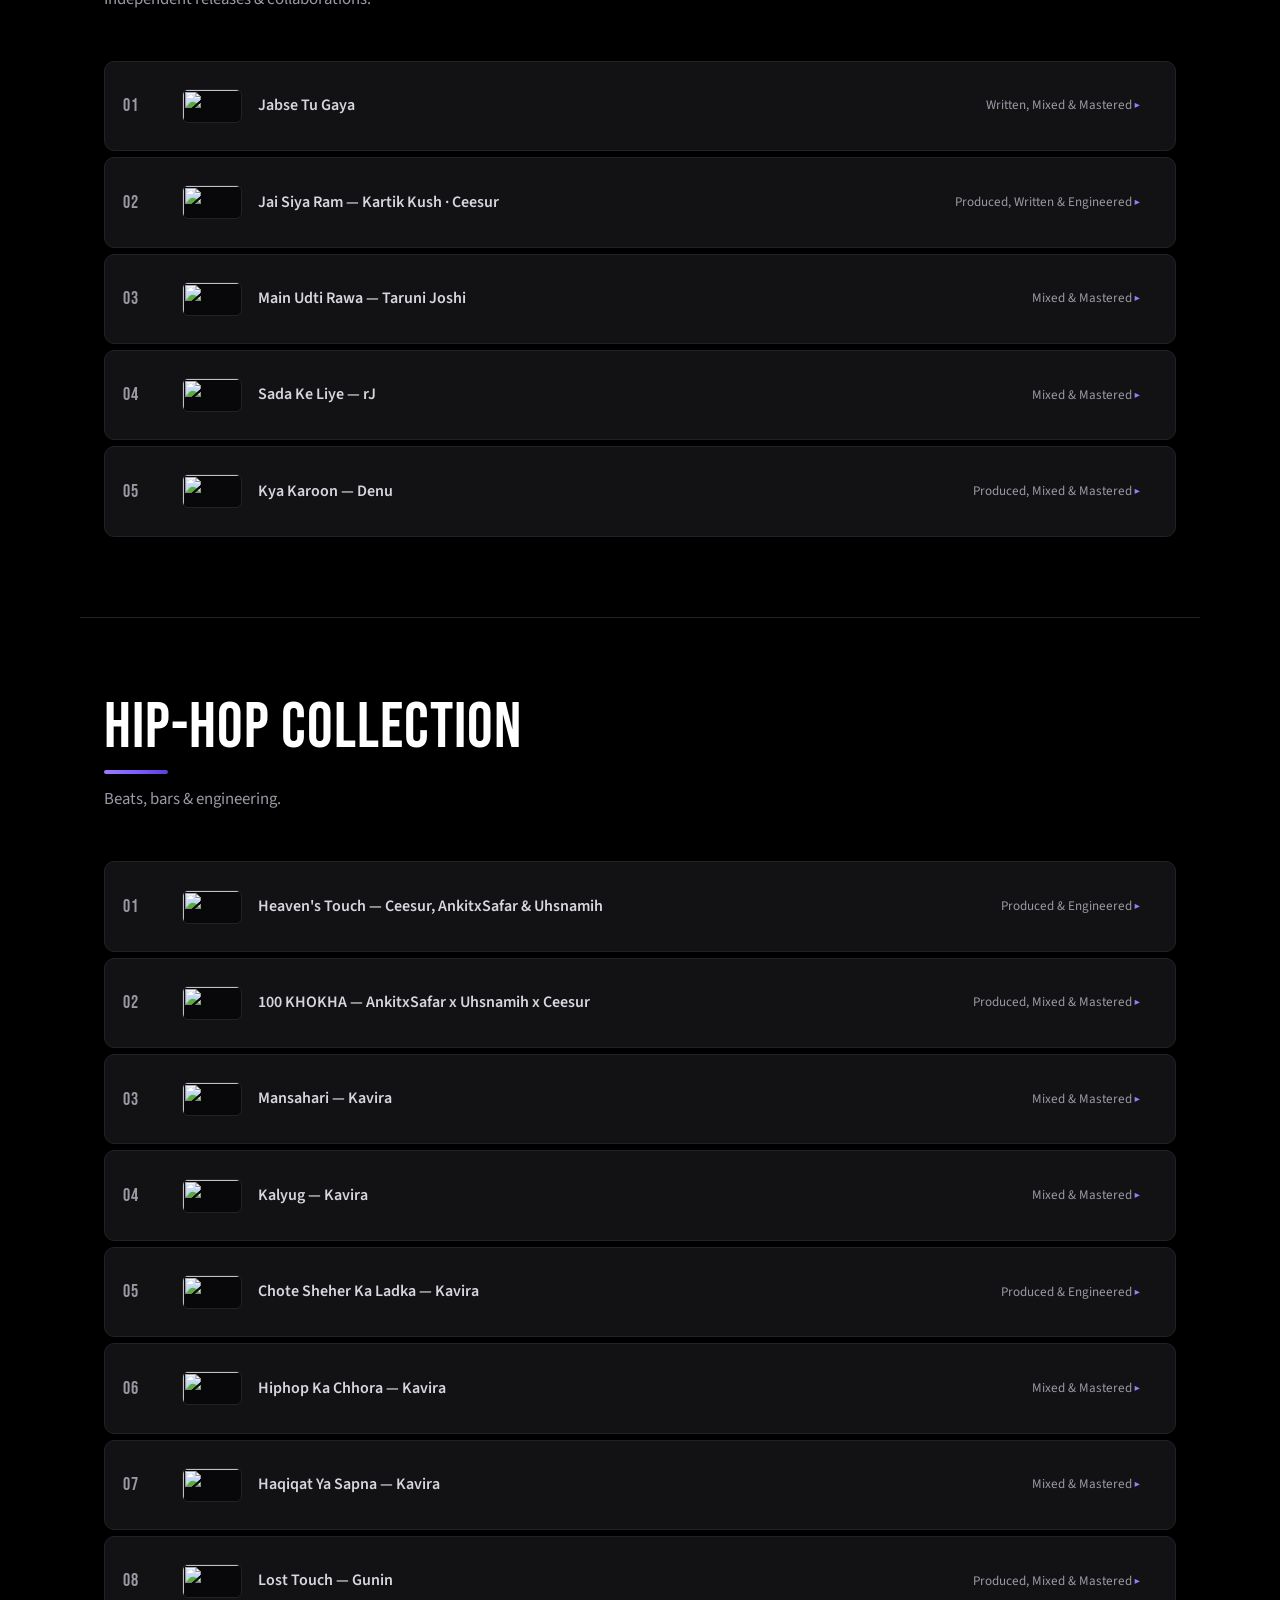
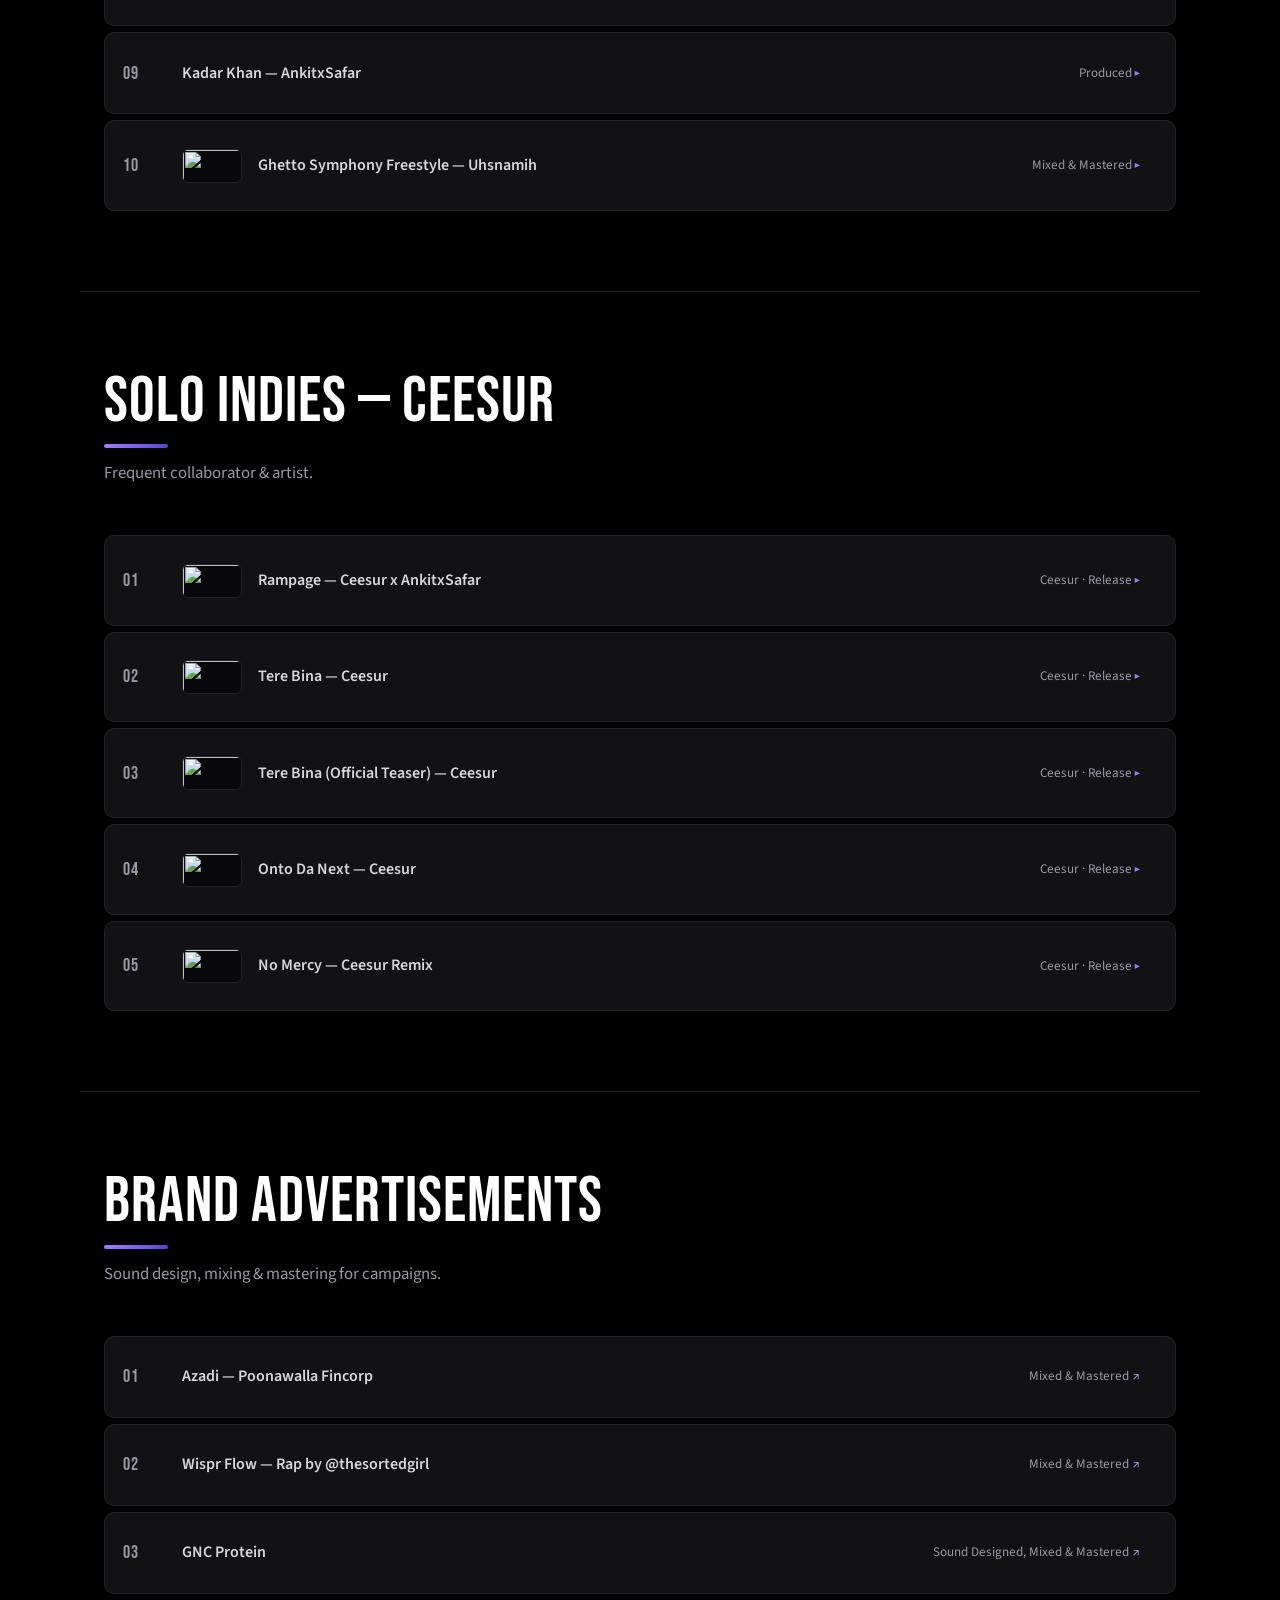
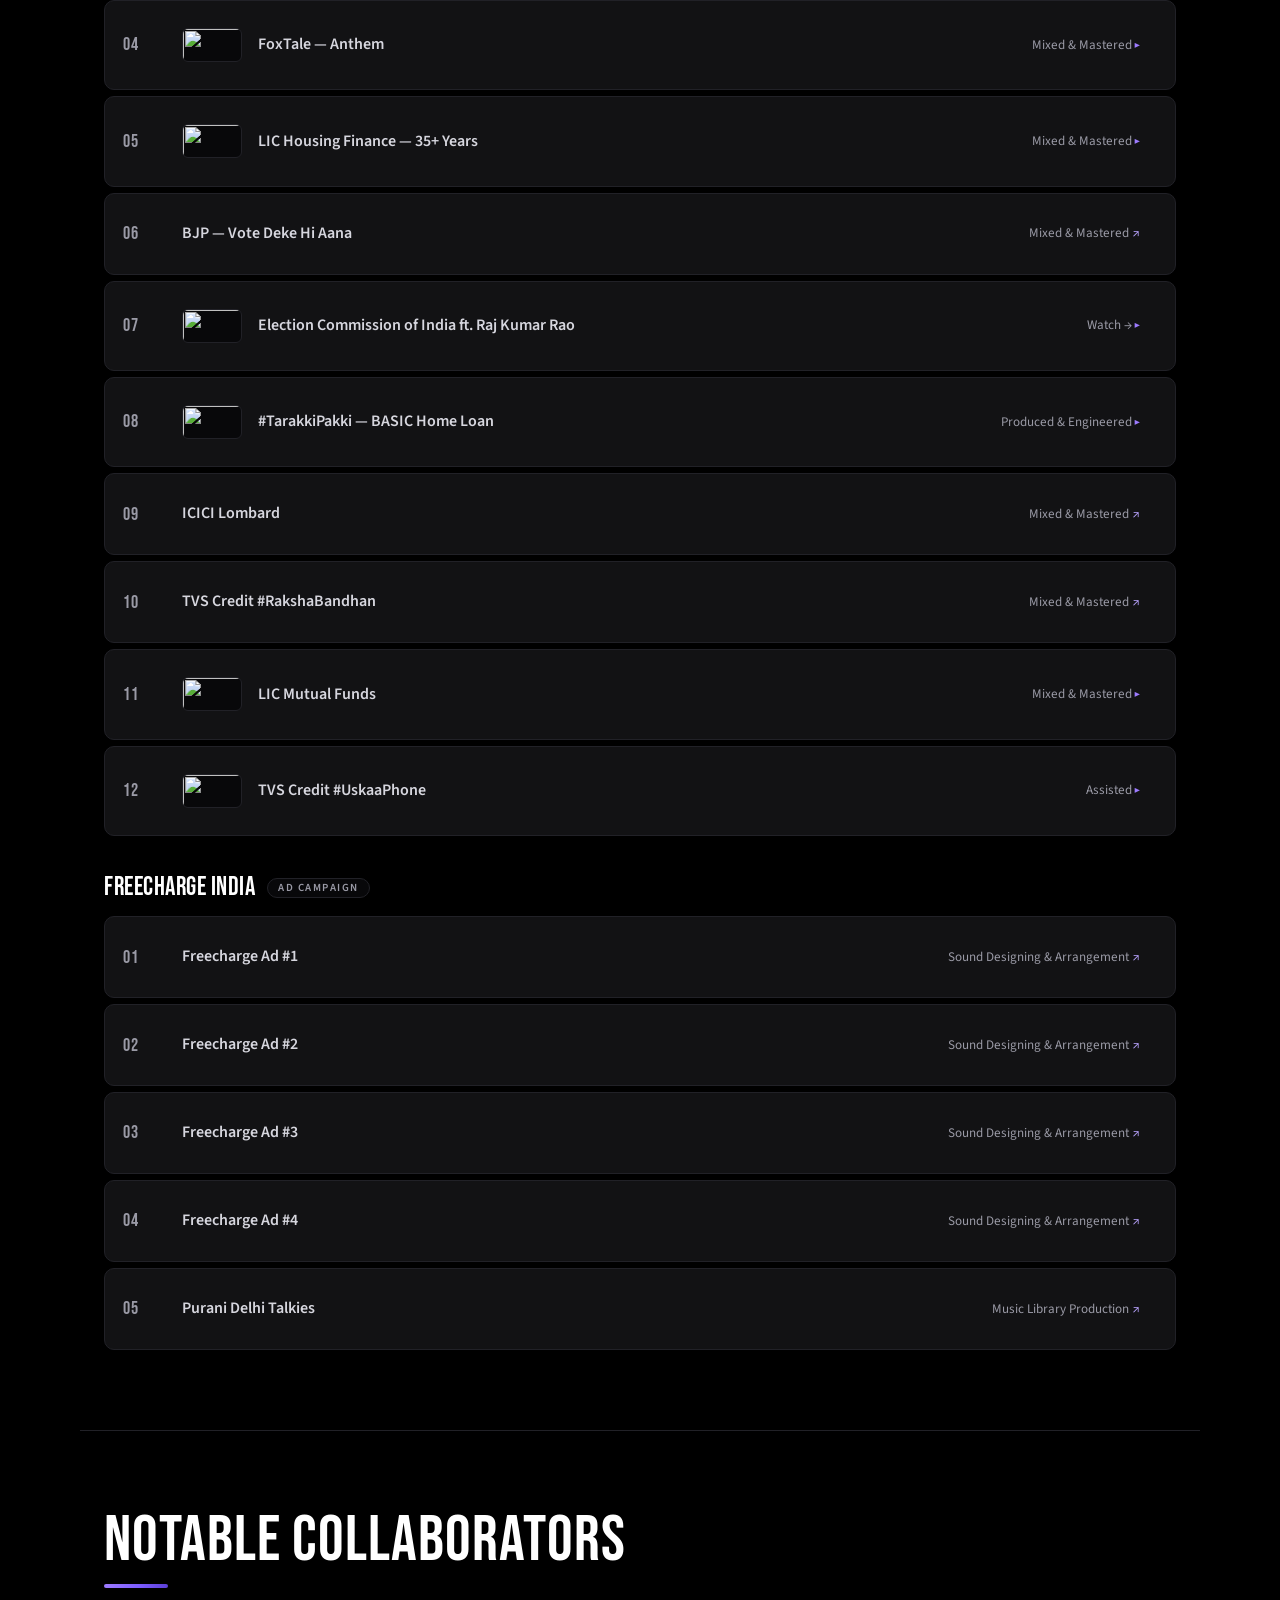
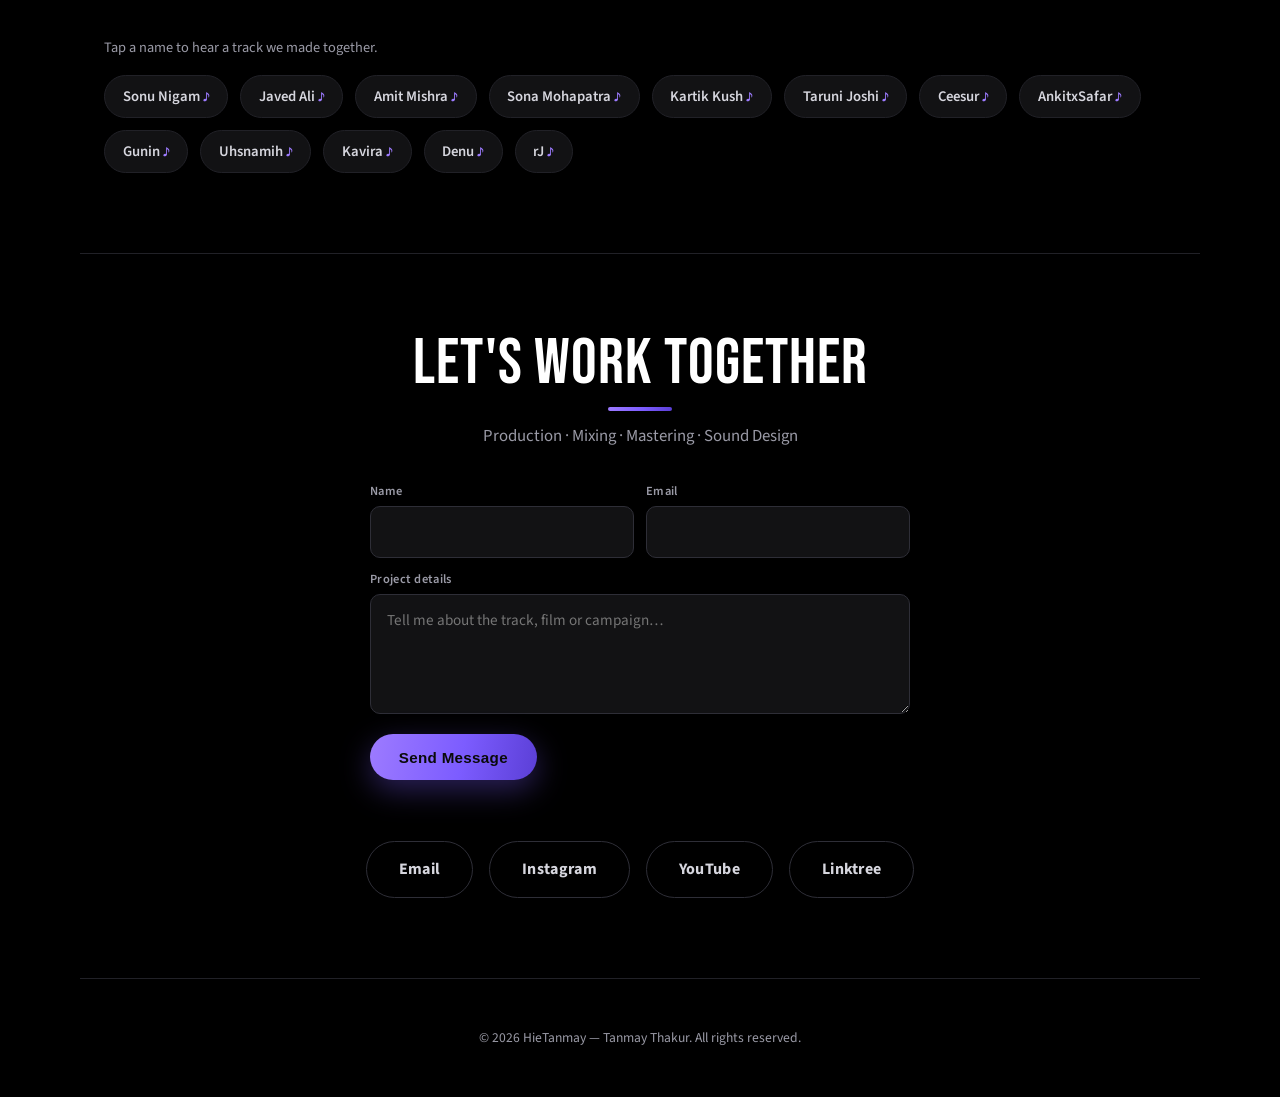
==== commit d0d3e959: "Enhance: inline players, YT thumbnails, violet accent, collaborator links, OG tags, lead form, small" ====
--- a/index.html
+++ b/index.html
@@ -5,7 +5,22 @@
 <meta name="viewport" content="width=device-width, initial-scale=1.0">
 <title>HieTanmay — Music Record Producer & Engineer</title>
 <link rel="icon" type="image/jpeg" href="assets/logo.jpeg">
-<meta name="description" content="HieTanmay (Tanmay Thakur) — Music Record Producer, Mixing & Mastering Engineer with 10+ years of experience across films, indie, hip-hop and brand campaigns.">
+<meta name="description" content="HieTanmay (Tanmay Thakur) is a music record producer and mixing & mastering engineer with 10+ years of experience — feature films, indie releases, hip-hop and brand campaigns. Credits with Sonu Nigam, Javed Ali, Ceesur and more.">
+<meta name="author" content="Tanmay Thakur (HieTanmay)">
+
+<!-- Open Graph / social share -->
+<meta property="og:type" content="website">
+<meta property="og:site_name" content="HieTanmay">
+<meta property="og:title" content="HieTanmay — Music Record Producer & Engineer">
+<meta property="og:description" content="10+ years producing, mixing & mastering across films, indie, hip-hop and brand campaigns. Credits with Sonu Nigam, Javed Ali, Ceesur and more.">
+<meta property="og:url" content="https://mittal0ye.github.io/HieTanmay/">
+<meta property="og:image" content="https://mittal0ye.github.io/HieTanmay/assets/logo.jpeg">
+<meta property="og:image:alt" content="HieTanmay logo">
+<meta name="twitter:card" content="summary_large_image">
+<meta name="twitter:title" content="HieTanmay — Music Record Producer & Engineer">
+<meta name="twitter:description" content="10+ years producing, mixing & mastering across films, indie, hip-hop and brand campaigns.">
+<meta name="twitter:image" content="https://mittal0ye.github.io/HieTanmay/assets/logo.jpeg">
+
 <link rel="preconnect" href="https://fonts.googleapis.com">
 <link rel="preconnect" href="https://fonts.gstatic.com" crossorigin>
 <link href="https://fonts.googleapis.com/css2?family=Bebas+Neue&family=Source+Sans+3:wght@400;500;600;700&display=swap" rel="stylesheet">
@@ -176,11 +191,11 @@
     <p>Frequent collaborator &amp; artist.</p>
   </div>
   <ul class="track-list">
-    <li><a href="https://youtu.be/ruZ7LO2Zs80" target="_blank" rel="noopener"><span class="t-name">Rampage — Ceesur x AnkitxSafar</span><span class="t-role">Watch →</span></a></li>
-    <li><a href="https://youtu.be/mO9qzL8hhCg" target="_blank" rel="noopener"><span class="t-name">Tere Bina — Ceesur</span><span class="t-role">Watch →</span></a></li>
-    <li><a href="https://youtu.be/BxEz0nO3qIs" target="_blank" rel="noopener"><span class="t-name">Tere Bina (Official Teaser) — Ceesur</span><span class="t-role">Watch →</span></a></li>
-    <li><a href="https://youtu.be/E_dc5zQ-B-4" target="_blank" rel="noopener"><span class="t-name">Onto Da Next — Ceesur</span><span class="t-role">Watch →</span></a></li>
-    <li><a href="https://www.youtube.com/watch?v=Jhg2WNHQ5qU" target="_blank" rel="noopener"><span class="t-name">No Mercy — Ceesur Remix</span><span class="t-role">Watch →</span></a></li>
+    <li><a href="https://youtu.be/ruZ7LO2Zs80" target="_blank" rel="noopener"><span class="t-name">Rampage — Ceesur x AnkitxSafar</span><span class="t-role">Ceesur · Release</span></a></li>
+    <li><a href="https://youtu.be/mO9qzL8hhCg" target="_blank" rel="noopener"><span class="t-name">Tere Bina — Ceesur</span><span class="t-role">Ceesur · Release</span></a></li>
+    <li><a href="https://youtu.be/BxEz0nO3qIs" target="_blank" rel="noopener"><span class="t-name">Tere Bina (Official Teaser) — Ceesur</span><span class="t-role">Ceesur · Release</span></a></li>
+    <li><a href="https://youtu.be/E_dc5zQ-B-4" target="_blank" rel="noopener"><span class="t-name">Onto Da Next — Ceesur</span><span class="t-role">Ceesur · Release</span></a></li>
+    <li><a href="https://www.youtube.com/watch?v=Jhg2WNHQ5qU" target="_blank" rel="noopener"><span class="t-name">No Mercy — Ceesur Remix</span><span class="t-role">Ceesur · Release</span></a></li>
   </ul>
 </section>
 
@@ -220,10 +235,21 @@
   <div class="section-head">
     <h2>Notable Collaborators</h2>
   </div>
+  <p class="chips-hint">Tap a name to hear a track we made together.</p>
   <div class="chips">
-    <span>Sonu Nigam</span><span>Javed Ali</span><span>Amit Mishra</span><span>Sona Mohapatra</span>
-    <span>Kartik Kush</span><span>Taruni Joshi</span><span>Ceesur</span><span>AnkitxSafar</span>
-    <span>Gunin</span><span>Uhsnamih</span><span>Kavira</span><span>Denu</span><span>rJ</span>
+    <a href="https://www.youtube.com/watch?v=28WQ4dsMhh4" target="_blank" rel="noopener">Sonu Nigam</a>
+    <a href="https://youtu.be/WhIOQU2c2A8" target="_blank" rel="noopener">Javed Ali</a>
+    <a href="https://youtu.be/AQ9e6ZEaNOk" target="_blank" rel="noopener">Amit Mishra</a>
+    <a href="https://youtu.be/Vo-rQVPGogI" target="_blank" rel="noopener">Sona Mohapatra</a>
+    <a href="https://youtu.be/6VUktGEpQWU" target="_blank" rel="noopener">Kartik Kush</a>
+    <a href="https://youtu.be/uh7iKrB3dpA" target="_blank" rel="noopener">Taruni Joshi</a>
+    <a href="https://youtu.be/mO9qzL8hhCg" target="_blank" rel="noopener">Ceesur</a>
+    <a href="https://youtu.be/2i54GSx_LKg" target="_blank" rel="noopener">AnkitxSafar</a>
+    <a href="https://youtu.be/47VdOw1UIrs" target="_blank" rel="noopener">Gunin</a>
+    <a href="https://youtu.be/lDdKvFrygiY" target="_blank" rel="noopener">Uhsnamih</a>
+    <a href="https://www.youtube.com/watch?v=sK00ybD5aLk" target="_blank" rel="noopener">Kavira</a>
+    <a href="https://www.youtube.com/watch?v=0CHrp9CIBfk" target="_blank" rel="noopener">Denu</a>
+    <a href="https://youtu.be/3hEZl4NM-uk" target="_blank" rel="noopener">rJ</a>
   </div>
 </section>
 
@@ -233,6 +259,28 @@
     <h2>Let's Work Together</h2>
     <p>Production · Mixing · Mastering · Sound Design</p>
   </div>
+
+  <!-- Lead form — replace the action URL with your Formspree endpoint (https://formspree.io/f/XXXXXXXX) -->
+  <form class="lead-form" id="lead-form" action="https://formspree.io/f/REPLACE_WITH_YOUR_ID" method="POST">
+    <div class="row2">
+      <div>
+        <label for="lf-name">Name</label>
+        <input id="lf-name" type="text" name="name" autocomplete="name" required>
+      </div>
+      <div>
+        <label for="lf-email">Email</label>
+        <input id="lf-email" type="email" name="email" autocomplete="email" required>
+      </div>
+    </div>
+    <div>
+      <label for="lf-msg">Project details</label>
+      <textarea id="lf-msg" name="message" placeholder="Tell me about the track, film or campaign…" required></textarea>
+    </div>
+    <input type="text" name="_gotcha" style="display:none" tabindex="-1" autocomplete="off" aria-hidden="true">
+    <button class="btn btn-primary" type="submit">Send Message</button>
+    <p class="form-status" id="form-status" role="status" aria-live="polite"></p>
+  </form>
+
   <div class="social-links">
     <a href="mailto:tanmaythakur01@gmail.com">Email</a>
     <a href="https://www.instagram.com/hietanmay" target="_blank" rel="noopener">Instagram</a>
@@ -264,6 +312,74 @@
     }, { rootMargin: '0px 0px -8% 0px', threshold: 0.08 });
     targets.forEach(function (el) { io.observe(el); });
   })();
+
+  // Inline players (expand on click) + YouTube thumbnails
+  (function () {
+    function parse(href) {
+      if (!href) return null;
+      var m = href.match(/(?:youtu\.be\/|youtube\.com\/(?:watch\?v=|embed\/))([\w-]{11})/);
+      if (m) return { type: 'yt', id: m[1], embed: 'https://www.youtube.com/embed/' + m[1] + '?rel=0&autoplay=1' };
+      m = href.match(/open\.spotify\.com\/track\/([A-Za-z0-9]+)/);
+      if (m) return { type: 'sp', id: m[1], embed: 'https://open.spotify.com/embed/track/' + m[1] };
+      return null;
+    }
+    document.querySelectorAll('.track-list li').forEach(function (li) {
+      var a = li.querySelector('a[href]');
+      if (!a) return;
+      var info = parse(a.getAttribute('href'));
+      if (!info) return; // non-embeddable (Instagram, channels) stay as external links
+
+      // thumbnail artwork for YouTube
+      if (info.type === 'yt') {
+        var img = document.createElement('img');
+        img.className = 'thumb'; img.loading = 'lazy'; img.alt = '';
+        img.src = 'https://i.ytimg.com/vi/' + info.id + '/mqdefault.jpg';
+        a.insertBefore(img, a.firstChild);
+      }
+      li.classList.add('has-player');
+      a.setAttribute('role', 'button');
+
+      a.addEventListener('click', function (e) {
+        e.preventDefault();
+        var open = li.nextElementSibling;
+        if (open && open.classList.contains('player-row')) { open.remove(); li.classList.remove('open'); return; }
+        // close any other open player
+        document.querySelectorAll('.track-list li.player-row').forEach(function (p) {
+          if (p.previousElementSibling) p.previousElementSibling.classList.remove('open');
+          p.remove();
+        });
+        var row = document.createElement('li');
+        row.className = 'player-row';
+        row.innerHTML = info.type === 'yt'
+          ? '<div class="pl pl-yt"><iframe src="' + info.embed + '" title="Video player" loading="lazy" allow="accelerometer; autoplay; clipboard-write; encrypted-media; gyroscope; picture-in-picture; web-share" allowfullscreen></iframe></div>'
+          : '<div class="pl pl-sp"><iframe src="' + info.embed + '" title="Spotify player" loading="lazy" allow="autoplay; clipboard-write; encrypted-media; fullscreen; picture-in-picture" allowfullscreen></iframe></div>';
+        li.after(row);
+        li.classList.add('open');
+      });
+    });
+  })();
+
+  // Formspree lead form (AJAX submit, no page reload)
+  (function () {
+    var form = document.getElementById('lead-form');
+    if (!form) return;
+    var status = document.getElementById('form-status');
+    form.addEventListener('submit', function (e) {
+      e.preventDefault();
+      if (form.action.indexOf('REPLACE_WITH_YOUR_ID') !== -1) {
+        status.textContent = 'Form not yet connected — add your Formspree endpoint. Meanwhile, email tanmaythakur01@gmail.com.';
+        status.className = 'form-status err';
+        return;
+      }
+      status.textContent = 'Sending…'; status.className = 'form-status';
+      fetch(form.action, { method: 'POST', body: new FormData(form), headers: { Accept: 'application/json' } })
+        .then(function (r) {
+          if (r.ok) { form.reset(); status.textContent = 'Thanks — your message is on its way. I’ll get back to you soon.'; status.className = 'form-status ok'; }
+          else { status.textContent = 'Something went wrong. Please email tanmaythakur01@gmail.com.'; status.className = 'form-status err'; }
+        })
+        .catch(function () { status.textContent = 'Network error. Please email tanmaythakur01@gmail.com.'; status.className = 'form-status err'; });
+    });
+  })();
 </script>
 </body>
 </html>
--- a/styles.css
+++ b/styles.css
@@ -21,13 +21,14 @@
   --text-soft: #d6d6de;
   --muted: #9a9aa6;
 
-  /* Aurora accents */
-  --accent: #ff3d71;   /* vivid pink   */
-  --accent-2: #7c5cff; /* plasma violet*/
-  --accent-3: #22d3ee; /* electric cyan*/
-  --gold: #ffd166;     /* spotlight    */
-
-  --grad: linear-gradient(100deg, var(--accent), var(--accent-2) 55%, var(--accent-3));
+  /* Accent — single violet family (gold reserved for Spotlight) */
+  --accent: #7c5cff;     /* primary violet */
+  --accent-2: #9d7bff;   /* light violet   */
+  --accent-3: #b9a3ff;   /* pale violet — focus rings & cues */
+  --accent-deep: #5b3fd6;/* deep violet    */
+  --gold: #ffd166;       /* Spotlight only */
+
+  --grad: linear-gradient(100deg, var(--accent-2), var(--accent) 55%, var(--accent-deep));
 
   /* Spacing scale (standard 16-64) */
   --sp-2: 8px;  --sp-3: 12px; --sp-4: 16px; --sp-6: 24px;
@@ -114,9 +115,9 @@
   position: absolute; inset: -40% -10% auto -10%;
   height: 150%;
   background:
-    radial-gradient(40% 50% at 20% 20%, rgba(255,61,113,0.35), transparent 60%),
-    radial-gradient(40% 50% at 80% 30%, rgba(124,92,255,0.35), transparent 60%),
-    radial-gradient(45% 55% at 55% 75%, rgba(34,211,238,0.28), transparent 60%);
+    radial-gradient(40% 50% at 20% 20%, rgba(124,92,255,0.40), transparent 60%),
+    radial-gradient(40% 50% at 80% 30%, rgba(157,123,255,0.32), transparent 60%),
+    radial-gradient(45% 55% at 55% 75%, rgba(91,63,214,0.32), transparent 60%);
   filter: blur(30px);
   background-size: 200% 200%;
   animation: aurora 14s ease-in-out infinite;
@@ -152,7 +153,7 @@
   font-weight: 700; margin-bottom: var(--sp-4);
 }
 .hero h1 {
-  font-size: clamp(3.2rem, 12vw, 7.5rem);
+  font-size: clamp(2.6rem, 9vw, 5rem);
   letter-spacing: 1px;
 }
 .hero h1 .accent {
@@ -277,18 +278,67 @@
   color: var(--muted); font-size: 0.82rem; text-align: right;
   white-space: nowrap; flex-shrink: 0;
 }
-/* external-link cue */
+/* external-link cue (opens in new tab) */
 .track-list li a .t-role::after { content: " ↗"; color: var(--accent-3); }
 
-/* ---------- CHIPS ---------- */
+/* thumbnail artwork (YouTube) */
+.track-list li .thumb {
+  width: 60px; height: 34px; flex-shrink: 0;
+  border-radius: 6px; object-fit: cover;
+  background: var(--surface); border: 1px solid var(--border);
+}
+
+/* embeddable rows expand a player on click */
+.track-list li.has-player a { cursor: pointer; }
+.track-list li.has-player a .t-role::after { content: " ▶"; color: var(--accent-2); font-size: 0.8em; }
+.track-list li.open a .t-role::after { content: " ✕"; color: var(--accent); }
+
+/* inline player panel (not counted in the track numbering) */
+.track-list li.player-row {
+  display: block; counter-increment: none;
+  background: transparent !important; border: none; padding: 6px 0 4px;
+  transform: none !important; overflow: visible;
+}
+.track-list li.player-row::before { content: none; }
+.track-list li.player-row:hover { transform: none; }
+.pl { width: 100%; border-radius: 12px; overflow: hidden; border: 1px solid var(--border-strong); background: #000; }
+.pl-yt { position: relative; aspect-ratio: 16 / 9; }
+.pl-yt iframe { position: absolute; inset: 0; width: 100%; height: 100%; border: 0; }
+.pl-sp iframe { width: 100%; height: 152px; border: 0; display: block; }
+
+/* ---------- CHIPS (collaborators — now links) ---------- */
+.chips-hint { color: var(--muted); font-size: 0.9rem; margin-bottom: var(--sp-4); }
 .chips { display: flex; flex-wrap: wrap; gap: var(--sp-3); }
-.chips span {
+.chips span, .chips a {
+  display: inline-block;
   background: var(--card); border: 1px solid var(--border);
   padding: 0.55rem 1.1rem; border-radius: 999px;
   font-size: 0.92rem; font-weight: 600; color: var(--text-soft);
-  transition: border-color 0.2s, color 0.2s;
-}
-.chips span:hover { border-color: var(--accent-2); color: var(--text); }
+  transition: border-color 0.2s, color 0.2s, transform 0.18s var(--ease);
+}
+.chips a:hover { border-color: var(--accent); color: var(--text); transform: translateY(-2px); }
+.chips a::after { content: " ♪"; color: var(--accent-2); font-size: 0.85em; }
+
+/* ---------- LEAD FORM (Formspree) ---------- */
+.lead-form {
+  max-width: 540px; margin: 0 auto var(--sp-8);
+  display: grid; gap: var(--sp-3); text-align: left;
+}
+.lead-form .row2 { display: grid; grid-template-columns: 1fr 1fr; gap: var(--sp-3); }
+.lead-form label { font-size: 0.78rem; color: var(--muted); font-weight: 600; letter-spacing: 0.3px; margin-bottom: 4px; display: block; }
+.lead-form input, .lead-form textarea {
+  width: 100%; background: var(--card); border: 1px solid var(--border-strong);
+  border-radius: 10px; padding: 0.8rem 1rem; color: var(--text);
+  font: inherit; font-size: 0.95rem;
+}
+.lead-form input:focus, .lead-form textarea:focus {
+  outline: 2px solid var(--accent); outline-offset: 1px; border-color: var(--accent);
+}
+.lead-form textarea { min-height: 120px; resize: vertical; }
+.lead-form button { justify-self: start; border: none; cursor: pointer; }
+.form-status { font-size: 0.9rem; min-height: 1.2em; color: var(--muted); }
+.form-status.ok { color: #4ade80; }
+.form-status.err { color: #f87171; }
 
 /* ---------- CONTACT ---------- */
 .contact { text-align: center; }
@@ -323,6 +373,9 @@
   .group.two-col { grid-template-columns: 1fr; }
   .track-list li, .track-list li a { flex-wrap: wrap; }
   .t-role { text-align: left; width: 100%; padding-left: 42px; }
+  .track-list li.player-row .t-role,
+  .track-list li.player-row { padding-left: 0; }
+  .lead-form .row2 { grid-template-columns: 1fr; }
   .hero-stats { gap: var(--sp-8); }
 }
 
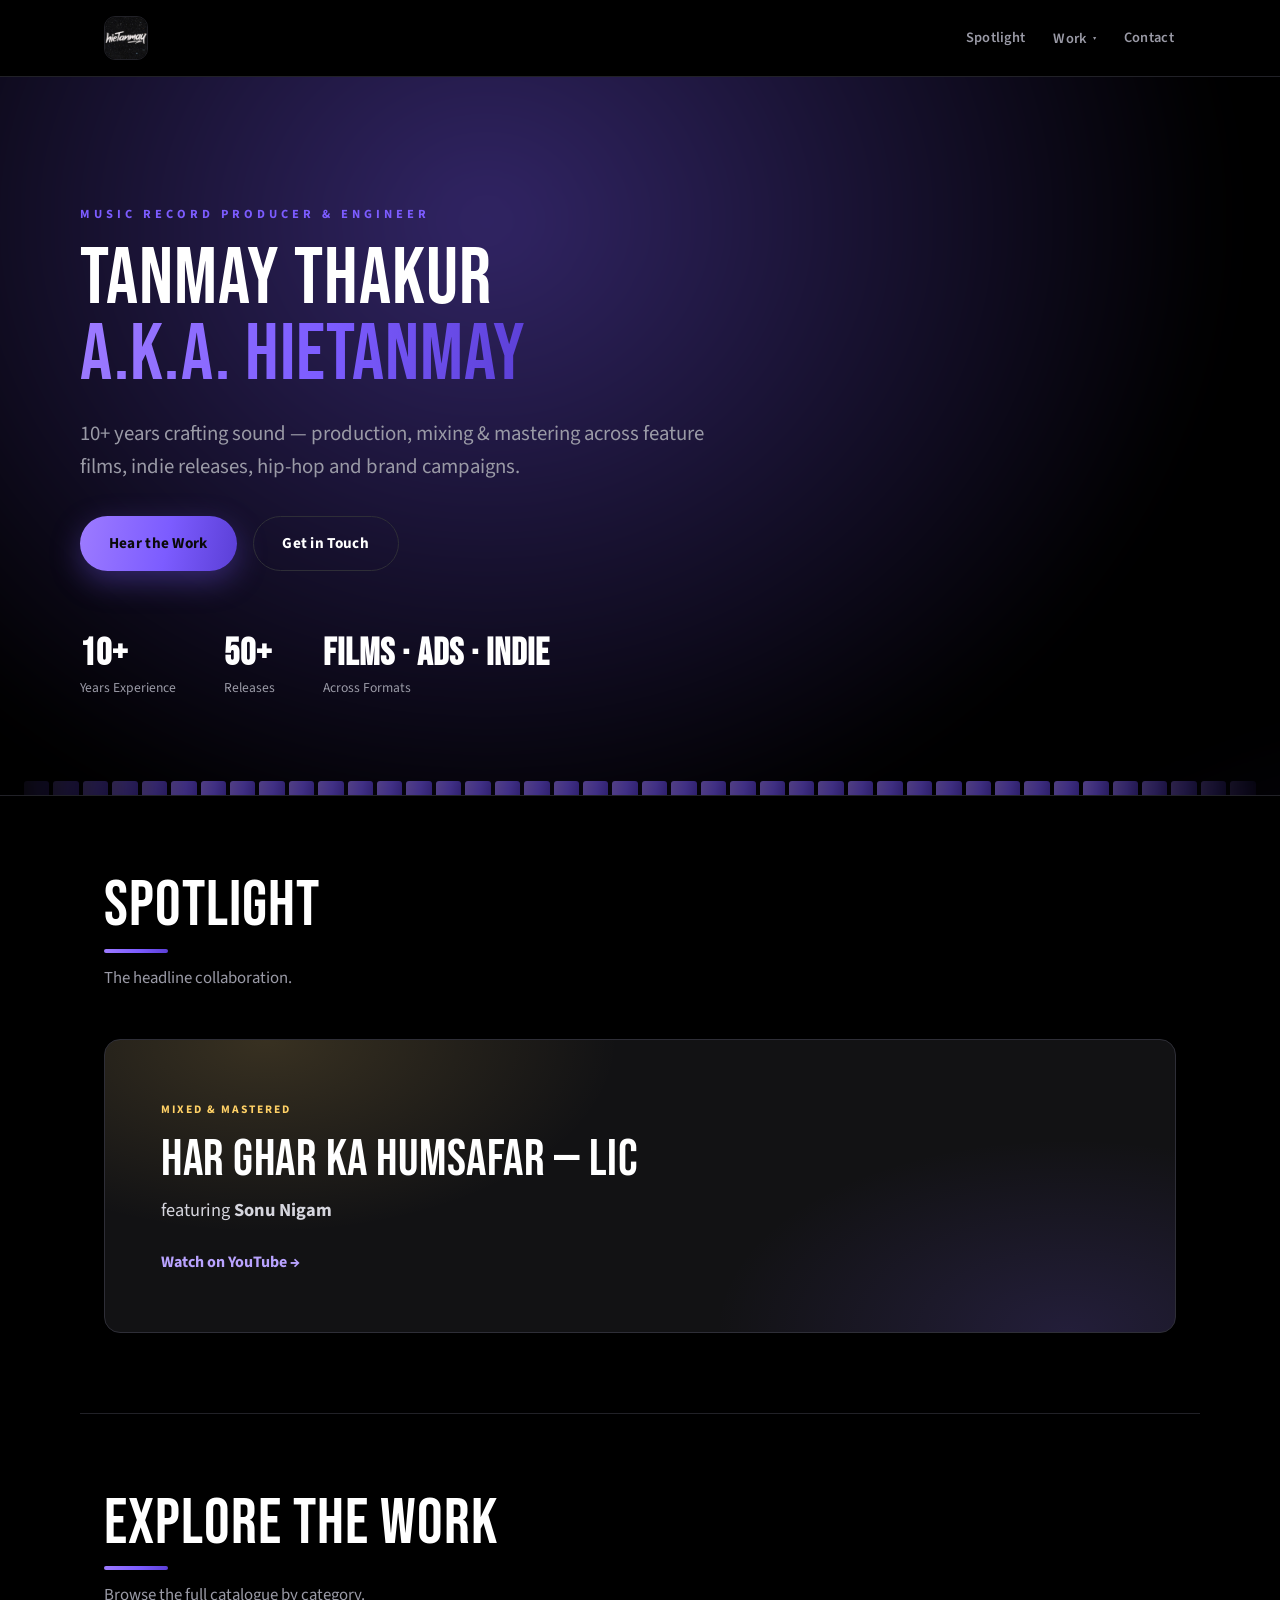
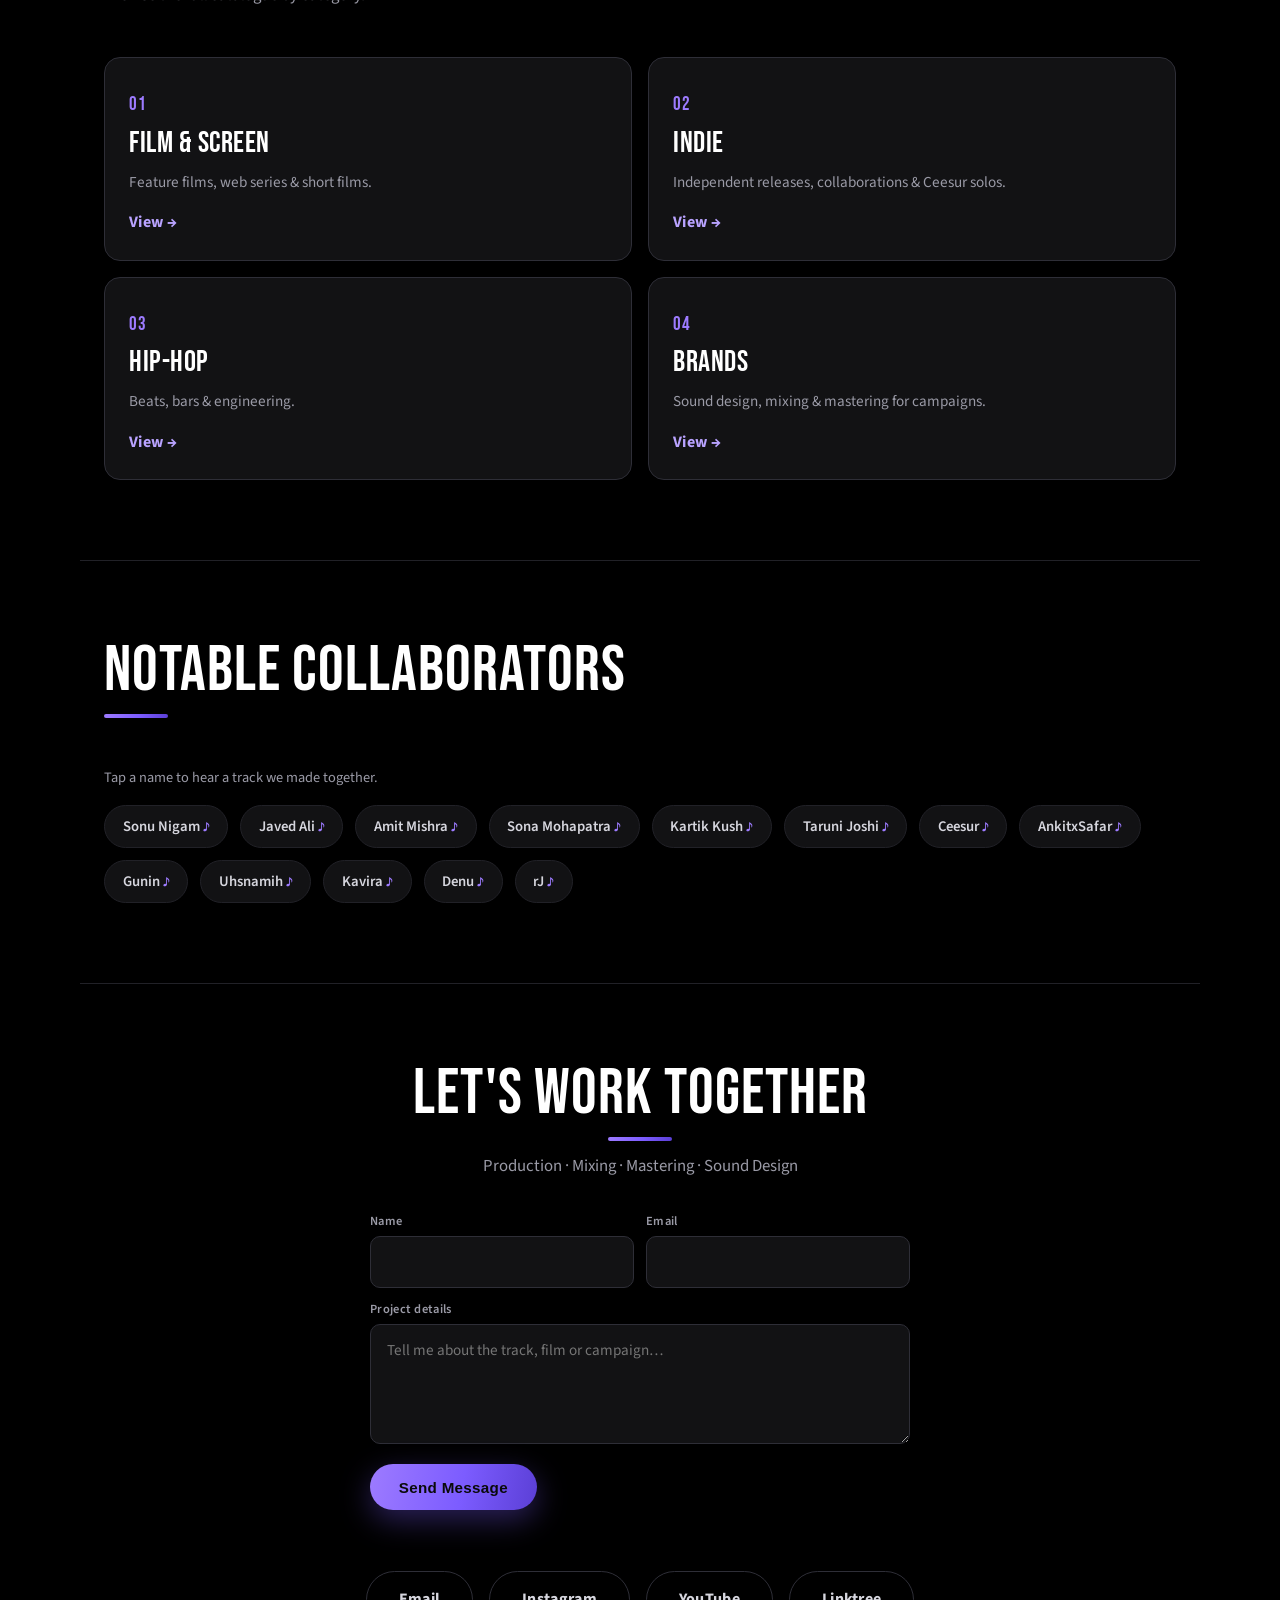
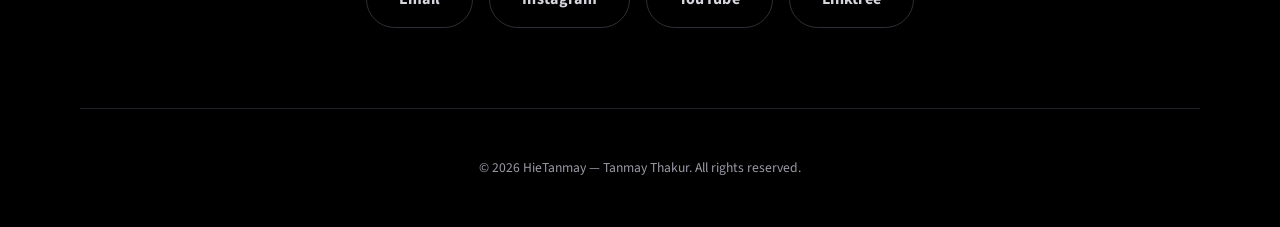
==== commit 8c25be5d: "Add multi-page nav: Work dropdown + dedicated Film/Indie/Hip-Hop/Brands pages - New 'Work' dropdown " ====
--- a/index.html
+++ b/index.html
@@ -34,10 +34,15 @@
     <a href="#top" class="brand" aria-label="HieTanmay home"><img src="assets/logo.jpeg" alt="HieTanmay logo"></a>
     <nav class="nav-links">
       <a href="#spotlight">Spotlight</a>
-      <a href="#film">Film</a>
-      <a href="#indie">Indie</a>
-      <a href="#hiphop">Hip-Hop</a>
-      <a href="#brands">Brands</a>
+      <div class="dropdown">
+        <button type="button" class="dropbtn" aria-haspopup="true" aria-expanded="false" aria-controls="work-menu">Work <span class="caret" aria-hidden="true">▾</span></button>
+        <div class="dropdown-menu" id="work-menu" role="menu">
+          <a href="film.html" role="menuitem">Film &amp; Screen</a>
+          <a href="indie.html" role="menuitem">Indie</a>
+          <a href="hiphop.html" role="menuitem">Hip-Hop</a>
+          <a href="brands.html" role="menuitem">Brands</a>
+        </div>
+      </div>
       <a href="#contact">Contact</a>
     </nav>
   </div>
@@ -67,7 +72,7 @@
     <h1>Tanmay Thakur<br><span class="accent">a.k.a. HieTanmay</span></h1>
     <p class="lead">10+ years crafting sound — production, mixing &amp; mastering across feature films, indie releases, hip-hop and brand campaigns.</p>
     <div class="hero-cta">
-      <a class="btn btn-primary" href="#spotlight">Hear the Work</a>
+      <a class="btn btn-primary" href="film.html">Hear the Work</a>
       <a class="btn btn-ghost" href="#contact">Get in Touch</a>
     </div>
     <div class="hero-stats">
@@ -94,140 +99,38 @@
   </a>
 </section>
 
-<!-- ============ FILM & SCREEN ============ -->
-<section class="section" id="film">
-  <div class="section-head">
-    <h2>Film &amp; Screen</h2>
-    <p>Feature films, web series &amp; short films.</p>
-  </div>
-
-  <div class="group">
-    <h3 class="group-title">The Sabarmati Report <span>Feature Film</span></h3>
-    <ul class="track-list">
-      <li><a href="https://www.youtube.com/watch?v=KBubObHMGU8" target="_blank" rel="noopener"><span class="t-name">Sheher Sheher</span><span class="t-role">Mixed &amp; Mastered</span></a></li>
-      <li><a href="https://youtu.be/7DnVIXkqYbg" target="_blank" rel="noopener"><span class="t-name">Raja Ram</span><span class="t-role">Music Assistance</span></a></li>
-    </ul>
-  </div>
-
-  <div class="group">
-    <h3 class="group-title">Kaisi Yeh Dor <span>Feature Film</span></h3>
-    <ul class="track-list">
-      <li><a href="https://youtu.be/WhIOQU2c2A8" target="_blank" rel="noopener"><span class="t-name">Kaisi Ye Dor — Javed Ali</span><span class="t-role">Mixed &amp; Mastered</span></a></li>
-      <li><a href="https://youtu.be/Vo-rQVPGogI" target="_blank" rel="noopener"><span class="t-name">Rang Rasiya — Sona Mohapatra</span><span class="t-role">Mixed &amp; Mastered</span></a></li>
-      <li><a href="https://youtu.be/4g4HSRdS-mA" target="_blank" rel="noopener"><span class="t-name">Tu Ban Jaa Heer Meri — Keshav Anand</span><span class="t-role">Mixed &amp; Mastered</span></a></li>
-      <li><a href="https://youtu.be/wnR-VU8VIRw" target="_blank" rel="noopener"><span class="t-name">Ghar Ki Koyaliya — Soma Ghosh</span><span class="t-role">Mixed &amp; Mastered</span></a></li>
-    </ul>
-  </div>
-
-  <div class="group">
-    <h3 class="group-title">Na Jaane Kaun Aa Gaya <span>Feature Film</span></h3>
-    <ul class="track-list">
-      <li><a href="https://youtu.be/AQ9e6ZEaNOk" target="_blank" rel="noopener"><span class="t-name">Ae Zindagi — Amit Mishra</span><span class="t-role">Mixed &amp; Mastered</span></a></li>
-    </ul>
-  </div>
-
-  <div class="group two-col">
-    <div>
-      <h3 class="group-title">Kanni <span>Regional Feature</span></h3>
-      <ul class="track-list">
-        <li><a href="https://youtu.be/ajGck6900o4" target="_blank" rel="noopener"><span class="t-name">Navroba Rap</span><span class="t-role">Produced</span></a></li>
-      </ul>
-    </div>
-    <div>
-      <h3 class="group-title">Kaamdev <span>Short Film</span></h3>
-      <ul class="track-list">
-        <li><a href="https://youtu.be/b9v6oBF8MaY" target="_blank" rel="noopener"><span class="t-name">Laddoo Manga Re</span><span class="t-role">Mixed &amp; Mastered</span></a></li>
-      </ul>
-    </div>
-  </div>
-
-  <div class="group">
-    <h3 class="group-title">Labra Raja <span>Mini Web Series</span></h3>
-    <ul class="track-list">
-      <li><a href="https://youtu.be/9naaES0wUK4" target="_blank" rel="noopener"><span class="t-name">Labra Raja — BJP Mini Web Series</span><span class="t-role">Music Mixed &amp; Mastered</span></a></li>
-    </ul>
-  </div>
-</section>
-
-<!-- ============ INDIE ============ -->
-<section class="section" id="indie">
-  <div class="section-head">
-    <h2>Indie Space</h2>
-    <p>Independent releases &amp; collaborations.</p>
-  </div>
-  <ul class="track-list">
-    <li><a href="https://youtu.be/5aG0YL-uLjI" target="_blank" rel="noopener"><span class="t-name">Jabse Tu Gaya</span><span class="t-role">Written, Mixed &amp; Mastered</span></a></li>
-    <li><a href="https://youtu.be/6VUktGEpQWU" target="_blank" rel="noopener"><span class="t-name">Jai Siya Ram — Kartik Kush · Ceesur</span><span class="t-role">Produced, Written &amp; Engineered</span></a></li>
-    <li><a href="https://youtu.be/uh7iKrB3dpA" target="_blank" rel="noopener"><span class="t-name">Main Udti Rawa — Taruni Joshi</span><span class="t-role">Mixed &amp; Mastered</span></a></li>
-    <li><a href="https://youtu.be/3hEZl4NM-uk" target="_blank" rel="noopener"><span class="t-name">Sada Ke Liye — rJ</span><span class="t-role">Mixed &amp; Mastered</span></a></li>
-    <li><a href="https://www.youtube.com/watch?v=0CHrp9CIBfk" target="_blank" rel="noopener"><span class="t-name">Kya Karoon — Denu</span><span class="t-role">Produced, Mixed &amp; Mastered</span></a></li>
-  </ul>
-</section>
-
-<!-- ============ HIP-HOP ============ -->
-<section class="section" id="hiphop">
-  <div class="section-head">
-    <h2>Hip-Hop Collection</h2>
-    <p>Beats, bars &amp; engineering.</p>
-  </div>
-  <ul class="track-list">
-    <li><a href="https://www.youtube.com/watch?v=WEizflpI24o" target="_blank" rel="noopener"><span class="t-name">Heaven's Touch — Ceesur, AnkitxSafar &amp; Uhsnamih</span><span class="t-role">Produced &amp; Engineered</span></a></li>
-    <li><a href="https://youtu.be/2i54GSx_LKg" target="_blank" rel="noopener"><span class="t-name">100 KHOKHA — AnkitxSafar x Uhsnamih x Ceesur</span><span class="t-role">Produced, Mixed &amp; Mastered</span></a></li>
-    <li><a href="https://www.youtube.com/watch?v=sK00ybD5aLk" target="_blank" rel="noopener"><span class="t-name">Mansahari — Kavira</span><span class="t-role">Mixed &amp; Mastered</span></a></li>
-    <li><a href="https://youtu.be/P8bXWjnGG08" target="_blank" rel="noopener"><span class="t-name">Kalyug — Kavira</span><span class="t-role">Mixed &amp; Mastered</span></a></li>
-    <li><a href="https://youtu.be/6E36OTCtgN0" target="_blank" rel="noopener"><span class="t-name">Chote Sheher Ka Ladka — Kavira</span><span class="t-role">Produced &amp; Engineered</span></a></li>
-    <li><a href="https://youtu.be/O5YD7s25F9Q" target="_blank" rel="noopener"><span class="t-name">Hiphop Ka Chhora — Kavira</span><span class="t-role">Mixed &amp; Mastered</span></a></li>
-    <li><a href="https://youtu.be/1d1gYlHUFko" target="_blank" rel="noopener"><span class="t-name">Haqiqat Ya Sapna — Kavira</span><span class="t-role">Mixed &amp; Mastered</span></a></li>
-    <li><a href="https://youtu.be/47VdOw1UIrs" target="_blank" rel="noopener"><span class="t-name">Lost Touch — Gunin</span><span class="t-role">Produced, Mixed &amp; Mastered</span></a></li>
-    <li><a href="https://open.spotify.com/track/3Ndz69t3QJE9ru03mKiEtT" target="_blank" rel="noopener"><span class="t-name">Kadar Khan — AnkitxSafar</span><span class="t-role">Produced</span></a></li>
-    <li><a href="https://youtu.be/lDdKvFrygiY" target="_blank" rel="noopener"><span class="t-name">Ghetto Symphony Freestyle — Uhsnamih</span><span class="t-role">Mixed &amp; Mastered</span></a></li>
-  </ul>
-</section>
-
-<!-- ============ CEESUR ============ -->
-<section class="section" id="ceesur">
-  <div class="section-head">
-    <h2>Solo Indies — Ceesur</h2>
-    <p>Frequent collaborator &amp; artist.</p>
-  </div>
-  <ul class="track-list">
-    <li><a href="https://youtu.be/ruZ7LO2Zs80" target="_blank" rel="noopener"><span class="t-name">Rampage — Ceesur x AnkitxSafar</span><span class="t-role">Ceesur · Release</span></a></li>
-    <li><a href="https://youtu.be/mO9qzL8hhCg" target="_blank" rel="noopener"><span class="t-name">Tere Bina — Ceesur</span><span class="t-role">Ceesur · Release</span></a></li>
-    <li><a href="https://youtu.be/BxEz0nO3qIs" target="_blank" rel="noopener"><span class="t-name">Tere Bina (Official Teaser) — Ceesur</span><span class="t-role">Ceesur · Release</span></a></li>
-    <li><a href="https://youtu.be/E_dc5zQ-B-4" target="_blank" rel="noopener"><span class="t-name">Onto Da Next — Ceesur</span><span class="t-role">Ceesur · Release</span></a></li>
-    <li><a href="https://www.youtube.com/watch?v=Jhg2WNHQ5qU" target="_blank" rel="noopener"><span class="t-name">No Mercy — Ceesur Remix</span><span class="t-role">Ceesur · Release</span></a></li>
-  </ul>
-</section>
-
-<!-- ============ BRANDS ============ -->
-<section class="section" id="brands">
-  <div class="section-head">
-    <h2>Brand Advertisements</h2>
-    <p>Sound design, mixing &amp; mastering for campaigns.</p>
-  </div>
-  <ul class="track-list">
-    <li><a href="https://www.instagram.com/reel/Db_KDSuN8kd/" target="_blank" rel="noopener"><span class="t-name">Azadi — Poonawalla Fincorp</span><span class="t-role">Mixed &amp; Mastered</span></a></li>
-    <li><a href="https://www.instagram.com/reel/DbpRaiTCwe0/" target="_blank" rel="noopener"><span class="t-name">Wispr Flow — Rap by @thesortedgirl</span><span class="t-role">Mixed &amp; Mastered</span></a></li>
-    <li><a href="https://www.instagram.com/reel/DWobAw3DePr/" target="_blank" rel="noopener"><span class="t-name">GNC Protein</span><span class="t-role">Sound Designed, Mixed &amp; Mastered</span></a></li>
-    <li><a href="https://www.youtube.com/watch?v=NLTDu9WDmos" target="_blank" rel="noopener"><span class="t-name">FoxTale — Anthem</span><span class="t-role">Mixed &amp; Mastered</span></a></li>
-    <li><a href="https://www.youtube.com/watch?v=OR1Y1Y7tIOA" target="_blank" rel="noopener"><span class="t-name">LIC Housing Finance — 35+ Years</span><span class="t-role">Mixed &amp; Mastered</span></a></li>
-    <li><a href="https://www.instagram.com/p/C6ohuYyPqn7/" target="_blank" rel="noopener"><span class="t-name">BJP — Vote Deke Hi Aana</span><span class="t-role">Mixed &amp; Mastered</span></a></li>
-    <li><a href="https://www.youtube.com/watch?v=yYvDDAagN7s" target="_blank" rel="noopener"><span class="t-name">Election Commission of India ft. Raj Kumar Rao</span><span class="t-role">Watch →</span></a></li>
-    <li><a href="https://www.youtube.com/watch?v=gkcVvr-SW3w" target="_blank" rel="noopener"><span class="t-name">#TarakkiPakki — BASIC Home Loan</span><span class="t-role">Produced &amp; Engineered</span></a></li>
-    <li><a href="https://www.instagram.com/reel/Cxvbj-NI6zc/" target="_blank" rel="noopener"><span class="t-name">ICICI Lombard</span><span class="t-role">Mixed &amp; Mastered</span></a></li>
-    <li><a href="https://www.instagram.com/p/CwiGuTrok8A/" target="_blank" rel="noopener"><span class="t-name">TVS Credit #RakshaBandhan</span><span class="t-role">Mixed &amp; Mastered</span></a></li>
-    <li><a href="https://www.youtube.com/watch?v=zYTgA_SrKec" target="_blank" rel="noopener"><span class="t-name">LIC Mutual Funds</span><span class="t-role">Mixed &amp; Mastered</span></a></li>
-    <li><a href="https://youtu.be/isP6UEWMmjY" target="_blank" rel="noopener"><span class="t-name">TVS Credit #UskaaPhone</span><span class="t-role">Assisted</span></a></li>
-  </ul>
-
-  <h3 class="group-title" style="margin-top:2.5rem">Freecharge India <span>Ad Campaign</span></h3>
-  <ul class="track-list">
-    <li><a href="https://www.instagram.com/reel/CfwEh07hChK/" target="_blank" rel="noopener"><span class="t-name">Freecharge Ad #1</span><span class="t-role">Sound Designing &amp; Arrangement</span></a></li>
-    <li><a href="https://www.instagram.com/p/Cf6VYL2BiJh/" target="_blank" rel="noopener"><span class="t-name">Freecharge Ad #2</span><span class="t-role">Sound Designing &amp; Arrangement</span></a></li>
-    <li><a href="https://www.instagram.com/p/CgCEGDdhv_C/" target="_blank" rel="noopener"><span class="t-name">Freecharge Ad #3</span><span class="t-role">Sound Designing &amp; Arrangement</span></a></li>
-    <li><a href="https://www.instagram.com/p/CgTiY4FB6pN/" target="_blank" rel="noopener"><span class="t-name">Freecharge Ad #4</span><span class="t-role">Sound Designing &amp; Arrangement</span></a></li>
-    <li><a href="https://www.youtube.com/@PDTStories" target="_blank" rel="noopener"><span class="t-name">Purani Delhi Talkies</span><span class="t-role">Music Library Production</span></a></li>
-  </ul>
+<!-- ============ EXPLORE THE WORK ============ -->
+<section class="section" id="explore">
+  <div class="section-head">
+    <h2>Explore the Work</h2>
+    <p>Browse the full catalogue by category.</p>
+  </div>
+  <div class="explore-grid">
+    <a class="explore-card" href="film.html">
+      <span class="explore-kicker">01</span>
+      <h3 class="group-title">Film &amp; Screen</h3>
+      <p>Feature films, web series &amp; short films.</p>
+      <span class="explore-go">View →</span>
+    </a>
+    <a class="explore-card" href="indie.html">
+      <span class="explore-kicker">02</span>
+      <h3 class="group-title">Indie</h3>
+      <p>Independent releases, collaborations &amp; Ceesur solos.</p>
+      <span class="explore-go">View →</span>
+    </a>
+    <a class="explore-card" href="hiphop.html">
+      <span class="explore-kicker">03</span>
+      <h3 class="group-title">Hip-Hop</h3>
+      <p>Beats, bars &amp; engineering.</p>
+      <span class="explore-go">View →</span>
+    </a>
+    <a class="explore-card" href="brands.html">
+      <span class="explore-kicker">04</span>
+      <h3 class="group-title">Brands</h3>
+      <p>Sound design, mixing &amp; mastering for campaigns.</p>
+      <span class="explore-go">View →</span>
+    </a>
+  </div>
 </section>
 
 <!-- ============ COLLABORATORS ============ -->
@@ -260,8 +163,8 @@
     <p>Production · Mixing · Mastering · Sound Design</p>
   </div>
 
-  <!-- Lead form — replace the action URL with your Formspree endpoint (https://formspree.io/f/XXXXXXXX) -->
-  <form class="lead-form" id="lead-form" action="https://formspree.io/f/REPLACE_WITH_YOUR_ID" method="POST">
+  <!-- Lead form — Formspree endpoint (delivers to gbaburaoapte@gmail.com) -->
+  <form class="lead-form" id="lead-form" action="https://formspree.io/f/mrpgklan" method="POST">
     <div class="row2">
       <div>
         <label for="lf-name">Name</label>
@@ -276,6 +179,7 @@
       <label for="lf-msg">Project details</label>
       <textarea id="lf-msg" name="message" placeholder="Tell me about the track, film or campaign…" required></textarea>
     </div>
+    <input type="hidden" name="_subject" value="New enquiry from the HieTanmay website">
     <input type="text" name="_gotcha" style="display:none" tabindex="-1" autocomplete="off" aria-hidden="true">
     <button class="btn btn-primary" type="submit">Send Message</button>
     <p class="form-status" id="form-status" role="status" aria-live="polite"></p>
@@ -293,93 +197,6 @@
   <p>© <span id="year"></span> HieTanmay — Tanmay Thakur. All rights reserved.</p>
 </footer>
 
-<script>
-  document.getElementById('year').textContent = new Date().getFullYear();
-
-  // Motion-Driven scroll reveal (respects prefers-reduced-motion)
-  (function () {
-    var reduce = window.matchMedia('(prefers-reduced-motion: reduce)').matches;
-    var targets = document.querySelectorAll('.section-head, .group, .spotlight-card, .chips, .social-links');
-    if (reduce || !('IntersectionObserver' in window)) {
-      targets.forEach(function (el) { el.classList.add('is-visible'); });
-      return;
-    }
-    targets.forEach(function (el) { el.classList.add('reveal'); });
-    var io = new IntersectionObserver(function (entries) {
-      entries.forEach(function (e) {
-        if (e.isIntersecting) { e.target.classList.add('is-visible'); io.unobserve(e.target); }
-      });
-    }, { rootMargin: '0px 0px -8% 0px', threshold: 0.08 });
-    targets.forEach(function (el) { io.observe(el); });
-  })();
-
-  // Inline players (expand on click) + YouTube thumbnails
-  (function () {
-    function parse(href) {
-      if (!href) return null;
-      var m = href.match(/(?:youtu\.be\/|youtube\.com\/(?:watch\?v=|embed\/))([\w-]{11})/);
-      if (m) return { type: 'yt', id: m[1], embed: 'https://www.youtube.com/embed/' + m[1] + '?rel=0&autoplay=1' };
-      m = href.match(/open\.spotify\.com\/track\/([A-Za-z0-9]+)/);
-      if (m) return { type: 'sp', id: m[1], embed: 'https://open.spotify.com/embed/track/' + m[1] };
-      return null;
-    }
-    document.querySelectorAll('.track-list li').forEach(function (li) {
-      var a = li.querySelector('a[href]');
-      if (!a) return;
-      var info = parse(a.getAttribute('href'));
-      if (!info) return; // non-embeddable (Instagram, channels) stay as external links
-
-      // thumbnail artwork for YouTube
-      if (info.type === 'yt') {
-        var img = document.createElement('img');
-        img.className = 'thumb'; img.loading = 'lazy'; img.alt = '';
-        img.src = 'https://i.ytimg.com/vi/' + info.id + '/mqdefault.jpg';
-        a.insertBefore(img, a.firstChild);
-      }
-      li.classList.add('has-player');
-      a.setAttribute('role', 'button');
-
-      a.addEventListener('click', function (e) {
-        e.preventDefault();
-        var open = li.nextElementSibling;
-        if (open && open.classList.contains('player-row')) { open.remove(); li.classList.remove('open'); return; }
-        // close any other open player
-        document.querySelectorAll('.track-list li.player-row').forEach(function (p) {
-          if (p.previousElementSibling) p.previousElementSibling.classList.remove('open');
-          p.remove();
-        });
-        var row = document.createElement('li');
-        row.className = 'player-row';
-        row.innerHTML = info.type === 'yt'
-          ? '<div class="pl pl-yt"><iframe src="' + info.embed + '" title="Video player" loading="lazy" allow="accelerometer; autoplay; clipboard-write; encrypted-media; gyroscope; picture-in-picture; web-share" allowfullscreen></iframe></div>'
-          : '<div class="pl pl-sp"><iframe src="' + info.embed + '" title="Spotify player" loading="lazy" allow="autoplay; clipboard-write; encrypted-media; fullscreen; picture-in-picture" allowfullscreen></iframe></div>';
-        li.after(row);
-        li.classList.add('open');
-      });
-    });
-  })();
-
-  // Formspree lead form (AJAX submit, no page reload)
-  (function () {
-    var form = document.getElementById('lead-form');
-    if (!form) return;
-    var status = document.getElementById('form-status');
-    form.addEventListener('submit', function (e) {
-      e.preventDefault();
-      if (form.action.indexOf('REPLACE_WITH_YOUR_ID') !== -1) {
-        status.textContent = 'Form not yet connected — add your Formspree endpoint. Meanwhile, email tanmaythakur01@gmail.com.';
-        status.className = 'form-status err';
-        return;
-      }
-      status.textContent = 'Sending…'; status.className = 'form-status';
-      fetch(form.action, { method: 'POST', body: new FormData(form), headers: { Accept: 'application/json' } })
-        .then(function (r) {
-          if (r.ok) { form.reset(); status.textContent = 'Thanks — your message is on its way. I’ll get back to you soon.'; status.className = 'form-status ok'; }
-          else { status.textContent = 'Something went wrong. Please email tanmaythakur01@gmail.com.'; status.className = 'form-status err'; }
-        })
-        .catch(function () { status.textContent = 'Network error. Please email tanmaythakur01@gmail.com.'; status.className = 'form-status err'; });
-    });
-  })();
-</script>
+<script src="script.js"></script>
 </body>
 </html>
--- a/styles.css
+++ b/styles.css
@@ -102,6 +102,54 @@
   padding: 6px 2px; min-height: 44px; display: flex; align-items: center;
 }
 .nav-links a:hover { color: var(--text); }
+.nav-links > a[aria-current="page"] { color: var(--text); }
+
+/* ---------- WORK DROPDOWN ---------- */
+.dropdown { position: relative; display: flex; align-items: center; }
+.dropbtn {
+  background: none; border: none; cursor: pointer;
+  font-family: 'Source Sans 3', sans-serif; font-size: 0.9rem; font-weight: 600;
+  letter-spacing: 0.3px; color: var(--muted);
+  padding: 6px 2px; min-height: 44px; display: inline-flex; align-items: center; gap: 5px;
+  transition: color 0.2s;
+}
+.dropbtn:hover, .dropdown.open .dropbtn, .dropbtn.active { color: var(--text); }
+.dropbtn .caret { font-size: 0.7em; transition: transform 0.2s var(--ease); }
+.dropdown.open .caret { transform: rotate(180deg); }
+.dropdown-menu {
+  position: absolute; top: calc(100% + 10px); right: 0; min-width: 210px;
+  background: var(--card); border: 1px solid var(--border-strong);
+  border-radius: 12px; padding: 8px; display: flex; flex-direction: column; gap: 2px;
+  box-shadow: 0 18px 44px rgba(0, 0, 0, 0.55);
+  opacity: 0; visibility: hidden; transform: translateY(-8px);
+  transition: opacity 0.2s var(--ease), transform 0.2s var(--ease), visibility 0.2s;
+  z-index: 120;
+}
+.dropdown:hover .dropdown-menu, .dropdown.open .dropdown-menu { opacity: 1; visibility: visible; transform: none; }
+.dropdown-menu a {
+  display: block; min-height: auto; padding: 0.62rem 0.9rem; border-radius: 8px;
+  color: var(--text-soft); font-weight: 600; font-size: 0.92rem; letter-spacing: 0.2px;
+  transition: background 0.15s, color 0.15s;
+}
+.dropdown-menu a:hover { background: var(--card-hover); color: var(--text); }
+.dropdown-menu a[aria-current="page"] { background: var(--card-hover); color: var(--accent-2); }
+
+/* ---------- SUB-PAGE HEADER ---------- */
+.page-head {
+  position: relative; overflow: hidden; isolation: isolate;
+  padding: clamp(3rem, 8vw, 5.5rem) var(--sp-6) clamp(2rem, 5vw, 3rem);
+  border-bottom: 1px solid var(--border);
+}
+.page-head::before {
+  content: ""; position: absolute; inset: -50% -10% auto -10%; height: 170%;
+  background:
+    radial-gradient(40% 60% at 25% 15%, rgba(124,92,255,0.30), transparent 60%),
+    radial-gradient(42% 60% at 82% 5%, rgba(91,63,214,0.24), transparent 60%);
+  filter: blur(30px); z-index: -1; pointer-events: none;
+}
+.page-head-inner { max-width: var(--max); margin: 0 auto; }
+.page-head h1 { font-size: clamp(2.6rem, 8vw, 4.5rem); letter-spacing: 1px; }
+.page-head .lead { margin-top: var(--sp-4); margin-bottom: 0; }
 
 /* ---------- HERO (Aurora + Waveform) ---------- */
 .hero {
@@ -238,6 +286,26 @@
   margin-top: var(--sp-6); font-weight: 700; color: var(--accent-3);
 }
 
+/* ---------- EXPLORE GRID (homepage → work pages) ---------- */
+.explore-grid { display: grid; grid-template-columns: repeat(2, 1fr); gap: var(--sp-4); }
+.explore-card {
+  position: relative; display: block;
+  background: var(--card); border: 1px solid var(--border-strong);
+  border-radius: var(--radius); padding: var(--sp-8) var(--sp-6) var(--sp-6);
+  transition: transform var(--dur) var(--ease), border-color var(--dur), background var(--dur);
+}
+.explore-card:hover { transform: translateY(-4px); border-color: var(--accent); background: var(--card-hover); }
+.explore-kicker {
+  font-family: 'Bebas Neue', sans-serif; font-size: 1.2rem; letter-spacing: 1px;
+  color: var(--accent-2);
+}
+.explore-card .group-title { margin: var(--sp-2) 0 var(--sp-3); font-size: 1.9rem; }
+.explore-card p { color: var(--muted); font-size: 0.95rem; }
+.explore-go {
+  display: inline-block; margin-top: var(--sp-4);
+  font-weight: 700; color: var(--accent-3); letter-spacing: 0.3px;
+}
+
 /* ---------- GROUPS & TRACK LISTS (music tracklist styling) ---------- */
 .group { margin-bottom: var(--sp-12); }
 .group.two-col { display: grid; grid-template-columns: 1fr 1fr; gap: var(--sp-8); }
@@ -369,7 +437,11 @@
 
 /* ---------- RESPONSIVE ---------- */
 @media (max-width: 640px) {
-  .nav-links { display: none; }
+  .nav-inner { padding: var(--sp-3) var(--sp-4); }
+  .nav-links { gap: 14px; }
+  .nav-links > a, .dropbtn { font-size: 0.82rem; }
+  .dropdown-menu { min-width: 180px; }
+  .explore-grid { grid-template-columns: 1fr; }
   .group.two-col { grid-template-columns: 1fr; }
   .track-list li, .track-list li a { flex-wrap: wrap; }
   .t-role { text-align: left; width: 100%; padding-left: 42px; }
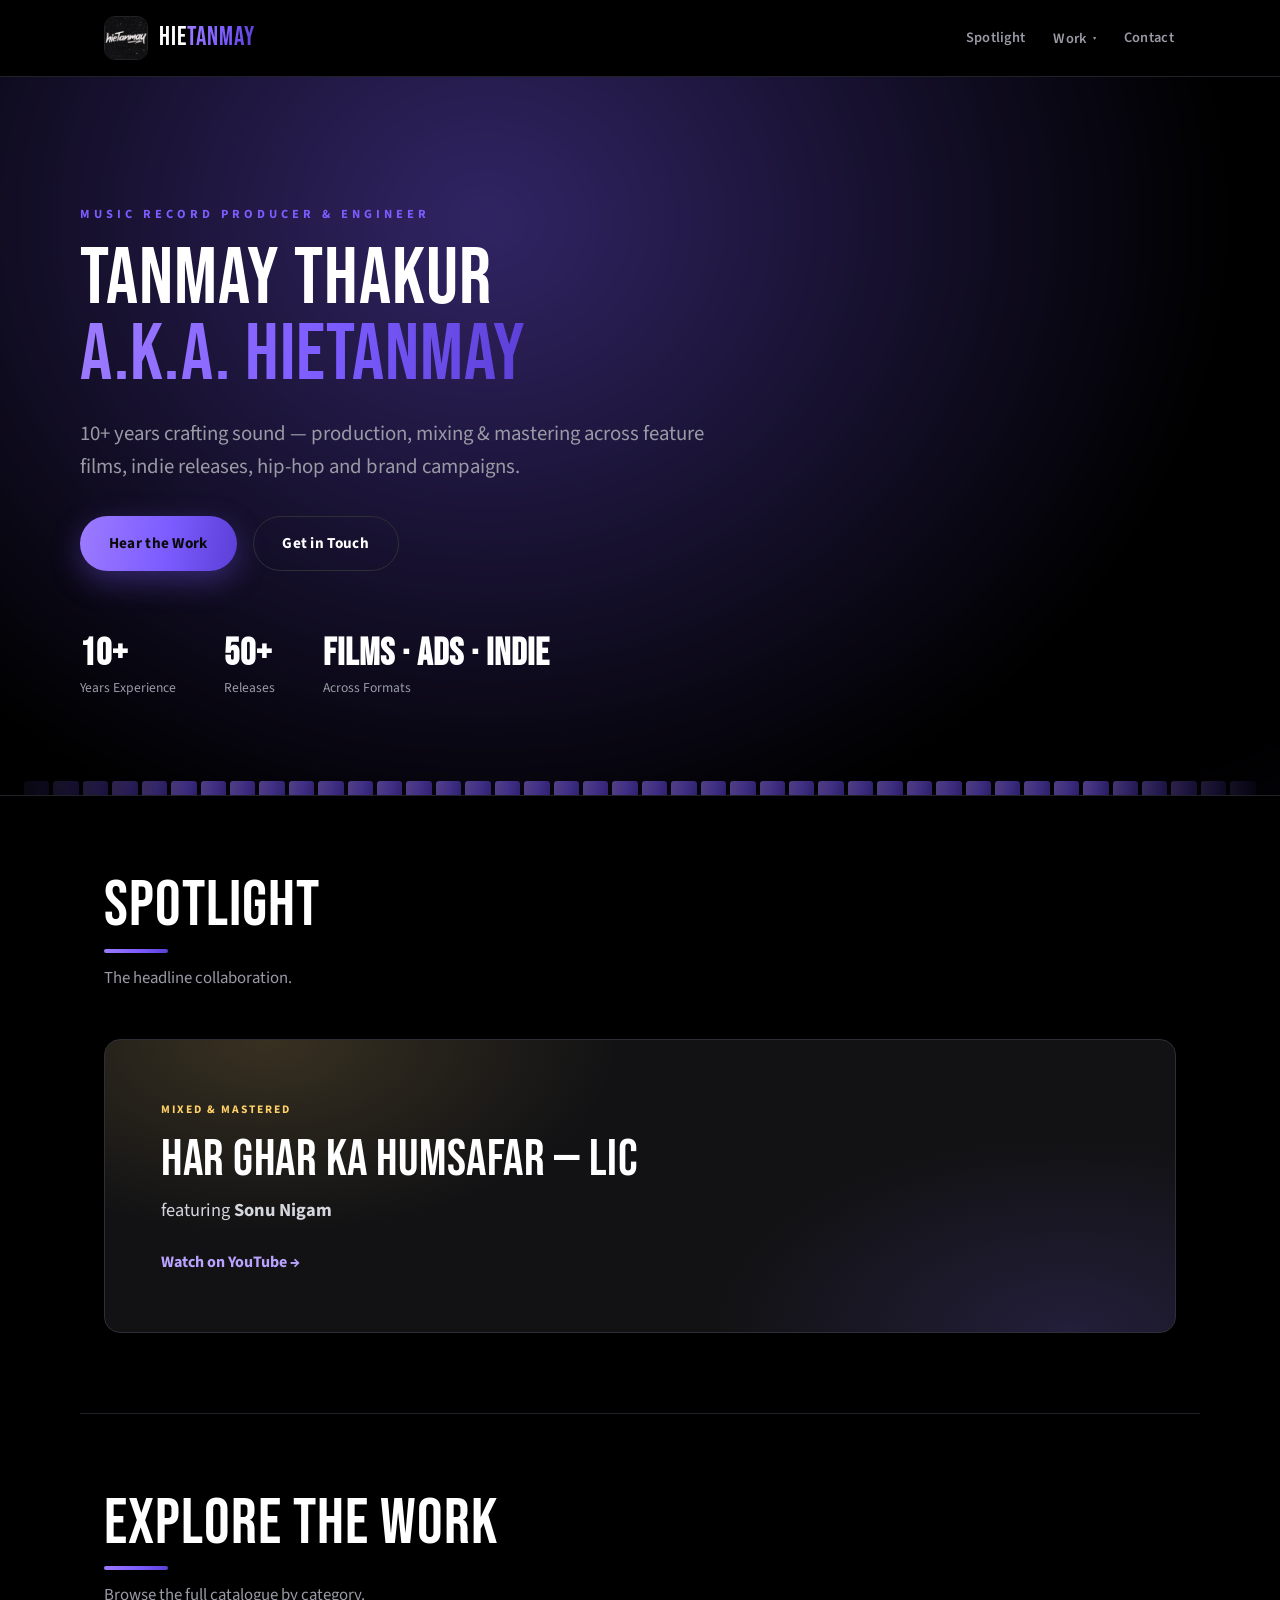
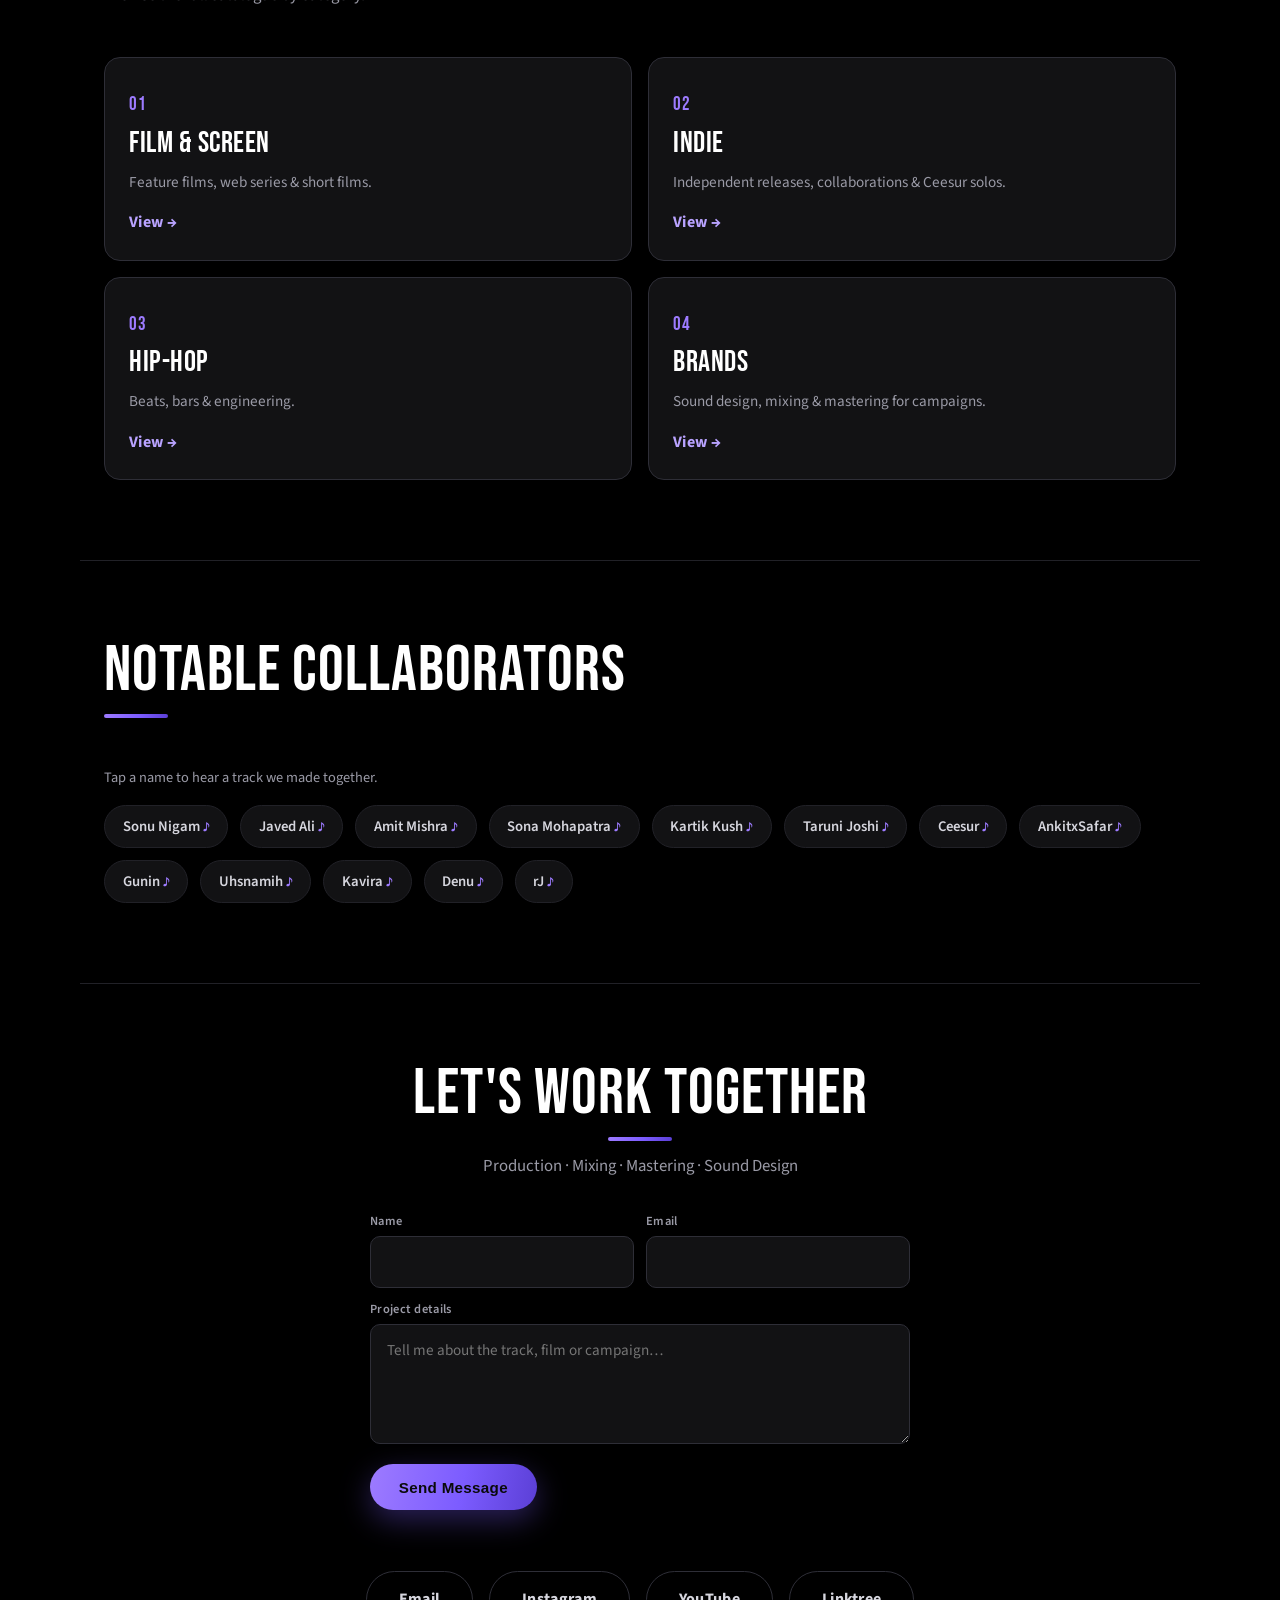
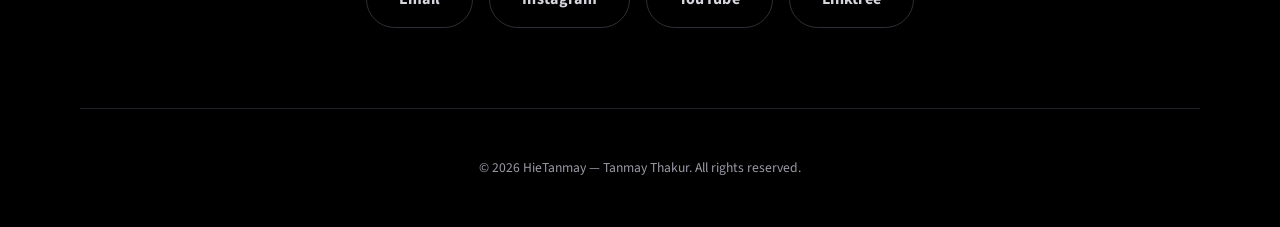
==== commit f8c2a3cc: "Add HieTanmay wordmark beside logo; whole brand links home Co-Authored-By: Claude Opus 4.8 <noreply@" ====
--- a/index.html
+++ b/index.html
@@ -31,7 +31,7 @@
 <!-- ============ NAV ============ -->
 <header class="nav" id="top">
   <div class="nav-inner">
-    <a href="#top" class="brand" aria-label="HieTanmay home"><img src="assets/logo.jpeg" alt="HieTanmay logo"></a>
+    <a href="#top" class="brand" aria-label="HieTanmay home"><img src="assets/logo.jpeg" alt=""><span class="brand-name">Hie<b>Tanmay</b></span></a>
     <nav class="nav-links">
       <a href="#spotlight">Spotlight</a>
       <div class="dropdown">
--- a/styles.css
+++ b/styles.css
@@ -87,7 +87,7 @@
   padding: var(--sp-4) var(--sp-6);
   display: flex; align-items: center; justify-content: space-between;
 }
-.brand { display: flex; align-items: center; }
+.brand { display: flex; align-items: center; gap: 11px; }
 .brand img {
   height: 44px; width: 44px; display: block;
   border-radius: 11px; object-fit: cover;
@@ -95,6 +95,17 @@
   transition: transform 0.2s var(--ease), border-color 0.2s;
 }
 .brand:hover img { transform: scale(1.05); border-color: var(--accent-2); }
+.brand-name {
+  font-family: 'Bebas Neue', 'Source Sans 3', sans-serif;
+  font-size: 1.6rem; letter-spacing: 1px; line-height: 1;
+  text-transform: uppercase; color: var(--text);
+}
+.brand-name b {
+  font-weight: 400;
+  background: var(--grad);
+  -webkit-background-clip: text; background-clip: text;
+  -webkit-text-fill-color: transparent;
+}
 .nav-links { display: flex; gap: var(--sp-6); flex-wrap: wrap; }
 .nav-links a {
   color: var(--muted); font-size: 0.9rem; font-weight: 600;
@@ -438,6 +449,9 @@
 /* ---------- RESPONSIVE ---------- */
 @media (max-width: 640px) {
   .nav-inner { padding: var(--sp-3) var(--sp-4); }
+  .brand { gap: 8px; }
+  .brand img { height: 38px; width: 38px; }
+  .brand-name { font-size: 1.3rem; }
   .nav-links { gap: 14px; }
   .nav-links > a, .dropbtn { font-size: 0.82rem; }
   .dropdown-menu { min-width: 180px; }
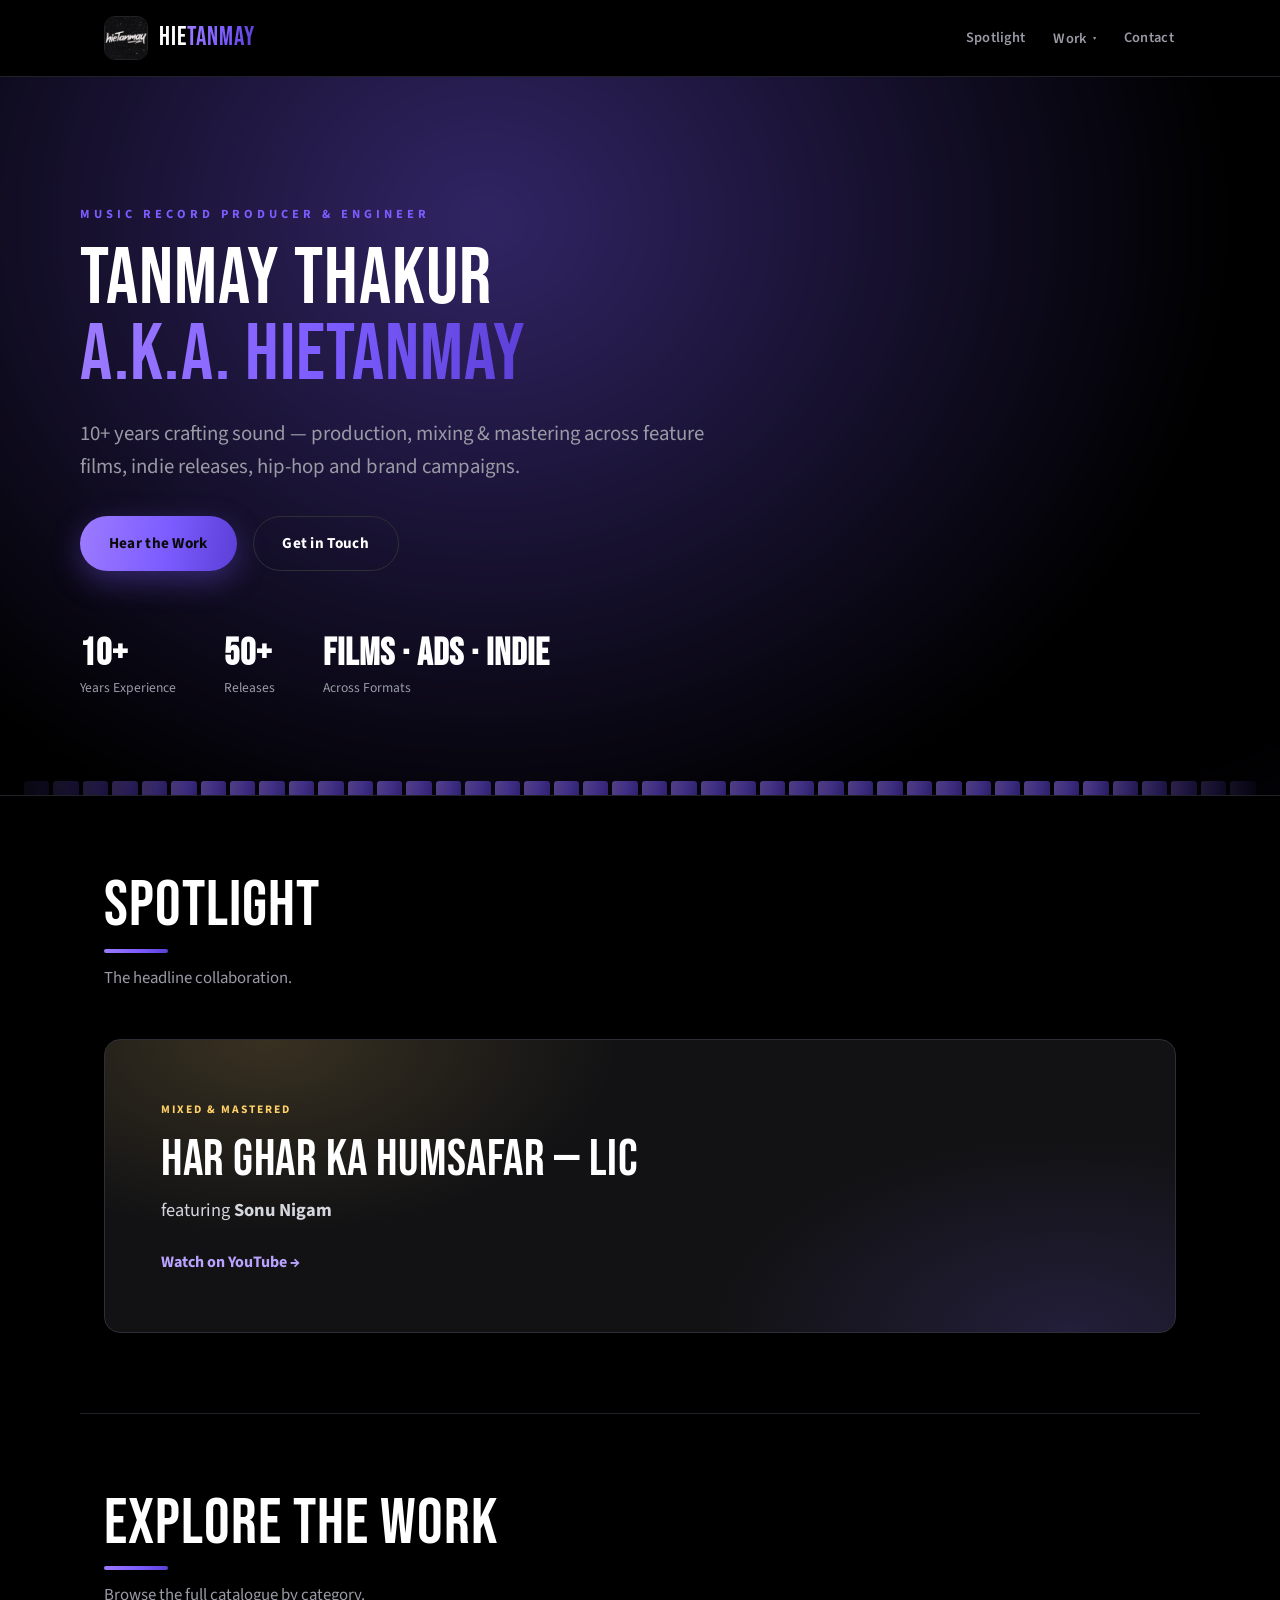
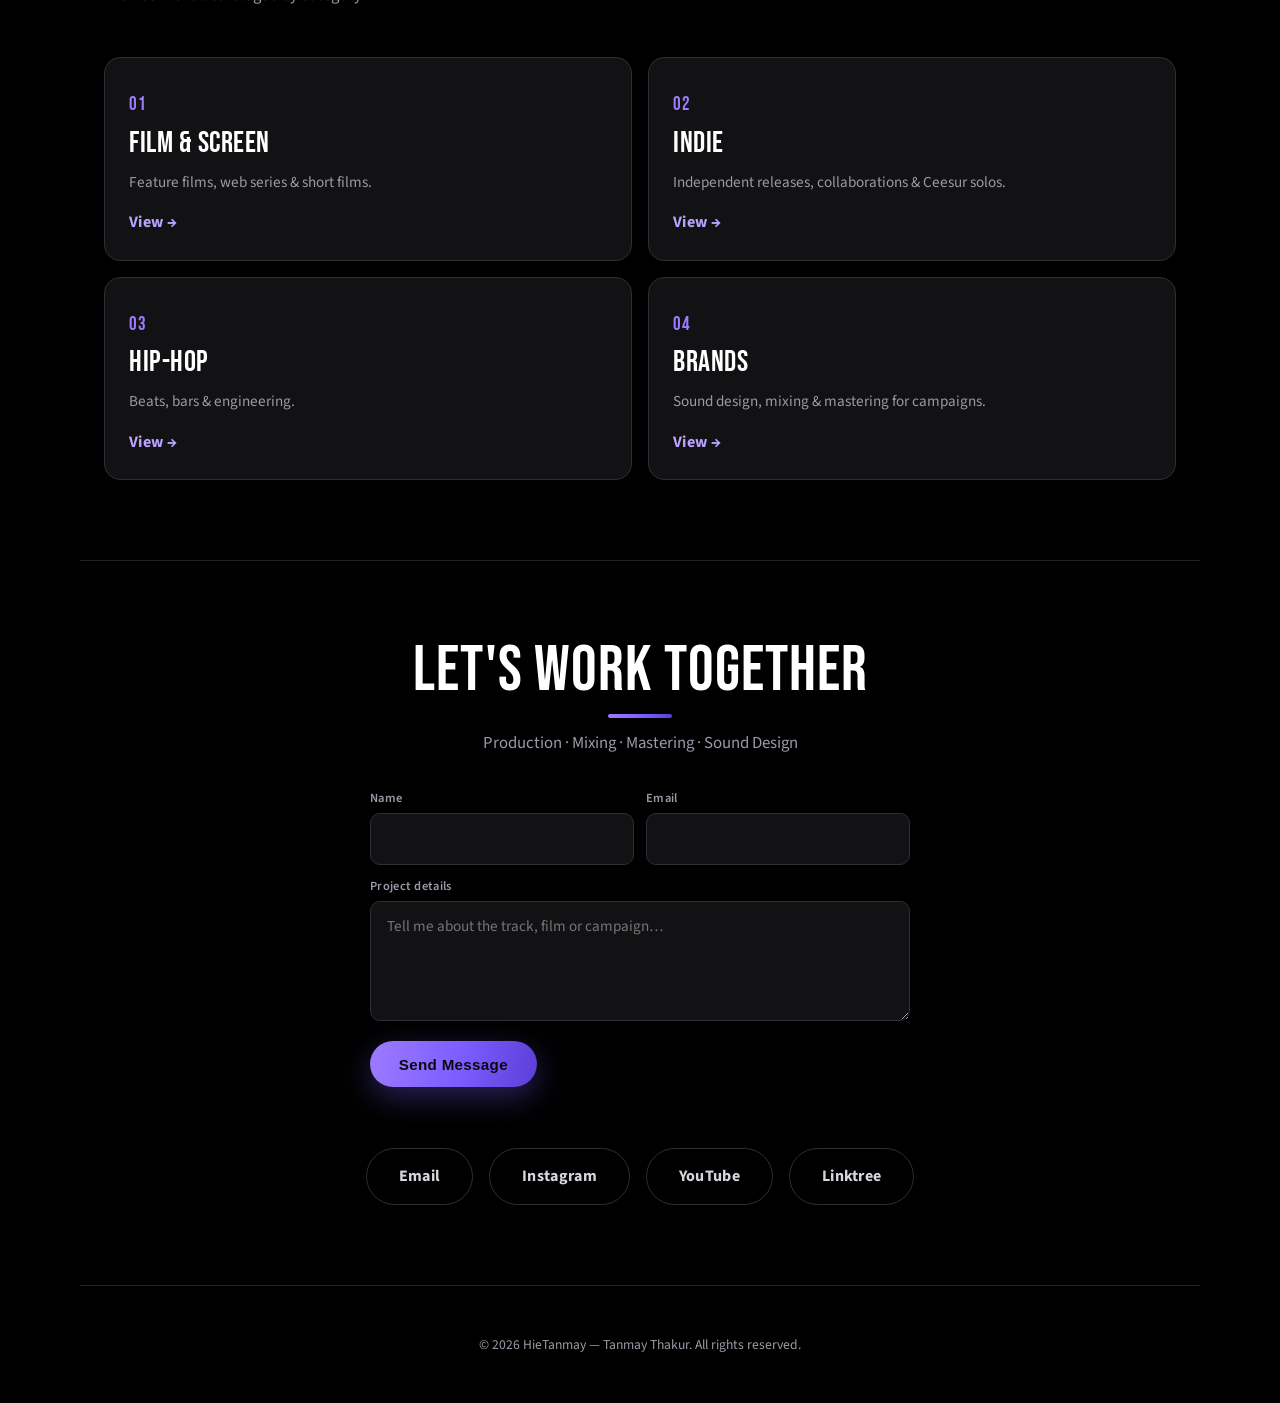
==== commit d2a3ce86: "Remove Notable Collaborators section from homepage Co-Authored-By: Claude Opus 4.8 <noreply@anthropi" ====
--- a/index.html
+++ b/index.html
@@ -133,29 +133,6 @@
   </div>
 </section>
 
-<!-- ============ COLLABORATORS ============ -->
-<section class="section" id="collabs">
-  <div class="section-head">
-    <h2>Notable Collaborators</h2>
-  </div>
-  <p class="chips-hint">Tap a name to hear a track we made together.</p>
-  <div class="chips">
-    <a href="https://www.youtube.com/watch?v=28WQ4dsMhh4" target="_blank" rel="noopener">Sonu Nigam</a>
-    <a href="https://youtu.be/WhIOQU2c2A8" target="_blank" rel="noopener">Javed Ali</a>
-    <a href="https://youtu.be/AQ9e6ZEaNOk" target="_blank" rel="noopener">Amit Mishra</a>
-    <a href="https://youtu.be/Vo-rQVPGogI" target="_blank" rel="noopener">Sona Mohapatra</a>
-    <a href="https://youtu.be/6VUktGEpQWU" target="_blank" rel="noopener">Kartik Kush</a>
-    <a href="https://youtu.be/uh7iKrB3dpA" target="_blank" rel="noopener">Taruni Joshi</a>
-    <a href="https://youtu.be/mO9qzL8hhCg" target="_blank" rel="noopener">Ceesur</a>
-    <a href="https://youtu.be/2i54GSx_LKg" target="_blank" rel="noopener">AnkitxSafar</a>
-    <a href="https://youtu.be/47VdOw1UIrs" target="_blank" rel="noopener">Gunin</a>
-    <a href="https://youtu.be/lDdKvFrygiY" target="_blank" rel="noopener">Uhsnamih</a>
-    <a href="https://www.youtube.com/watch?v=sK00ybD5aLk" target="_blank" rel="noopener">Kavira</a>
-    <a href="https://www.youtube.com/watch?v=0CHrp9CIBfk" target="_blank" rel="noopener">Denu</a>
-    <a href="https://youtu.be/3hEZl4NM-uk" target="_blank" rel="noopener">rJ</a>
-  </div>
-</section>
-
 <!-- ============ CONTACT ============ -->
 <section class="section contact" id="contact">
   <div class="section-head">
